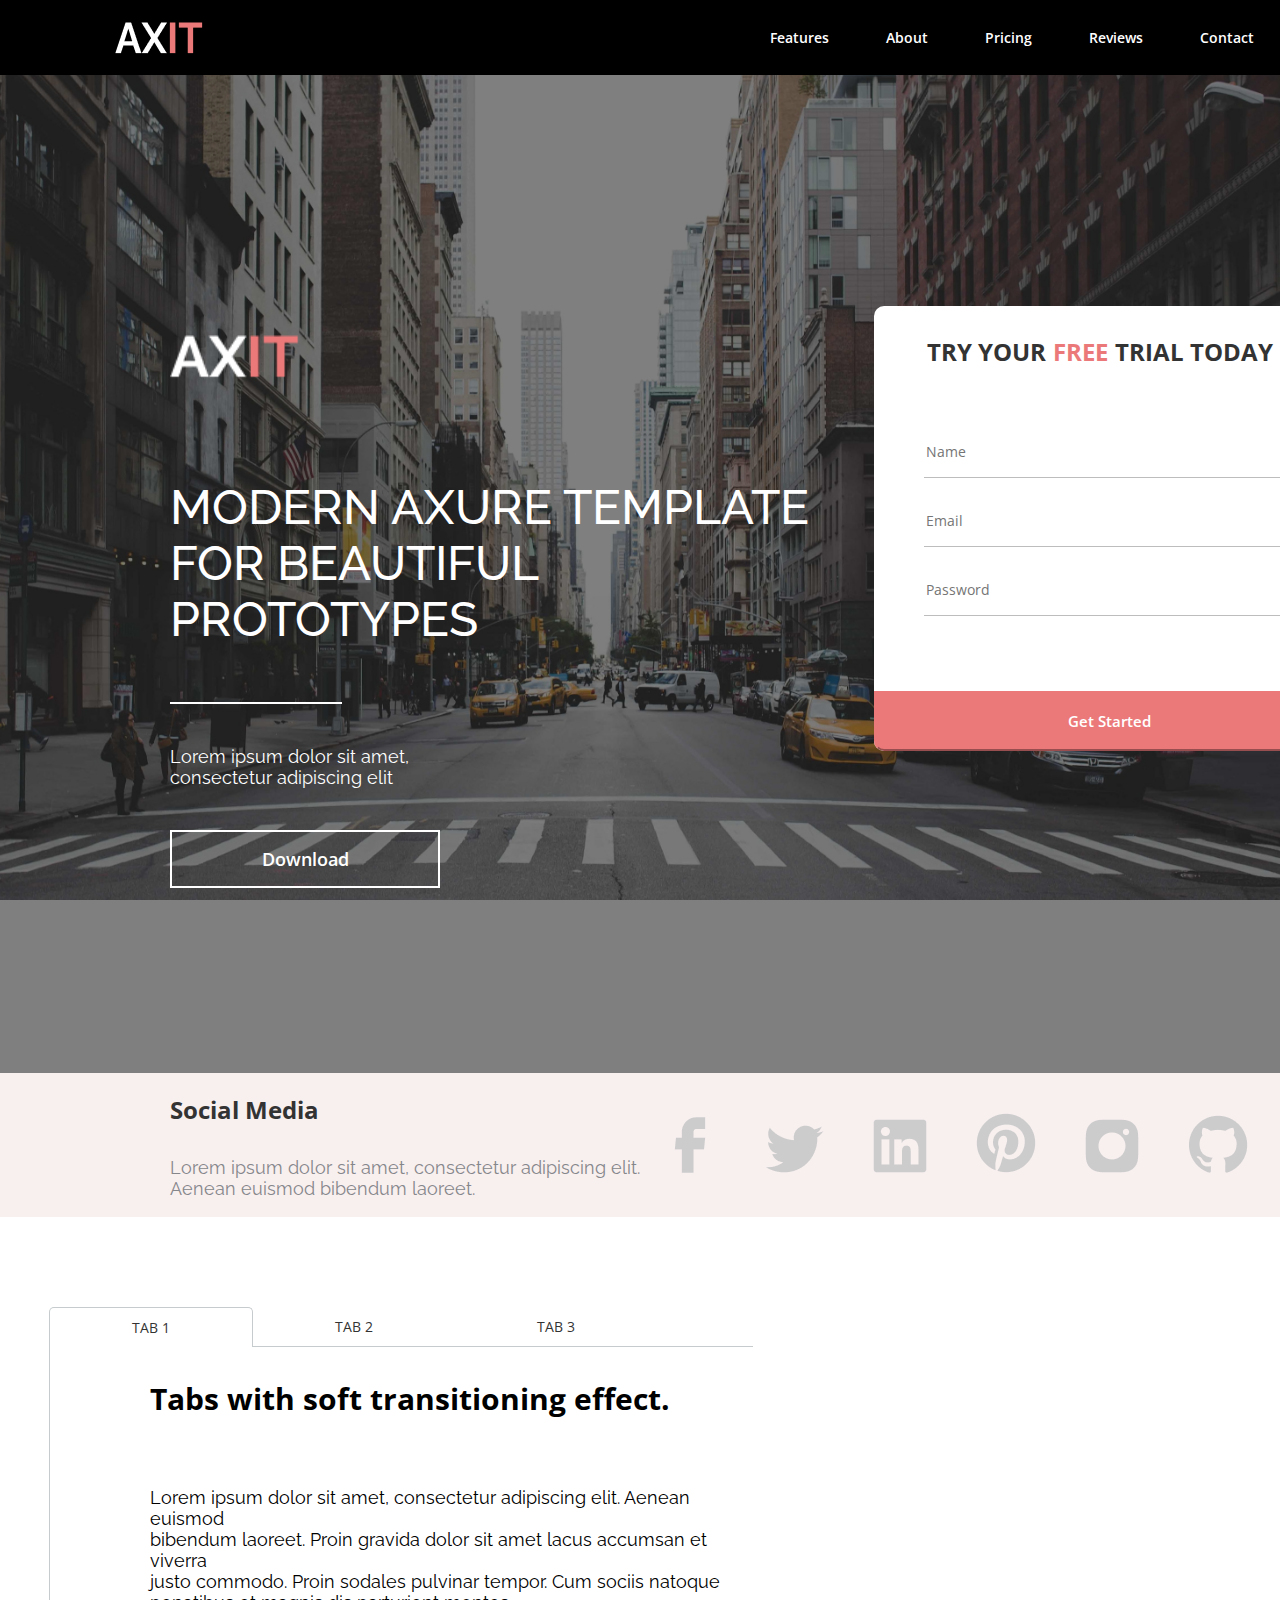
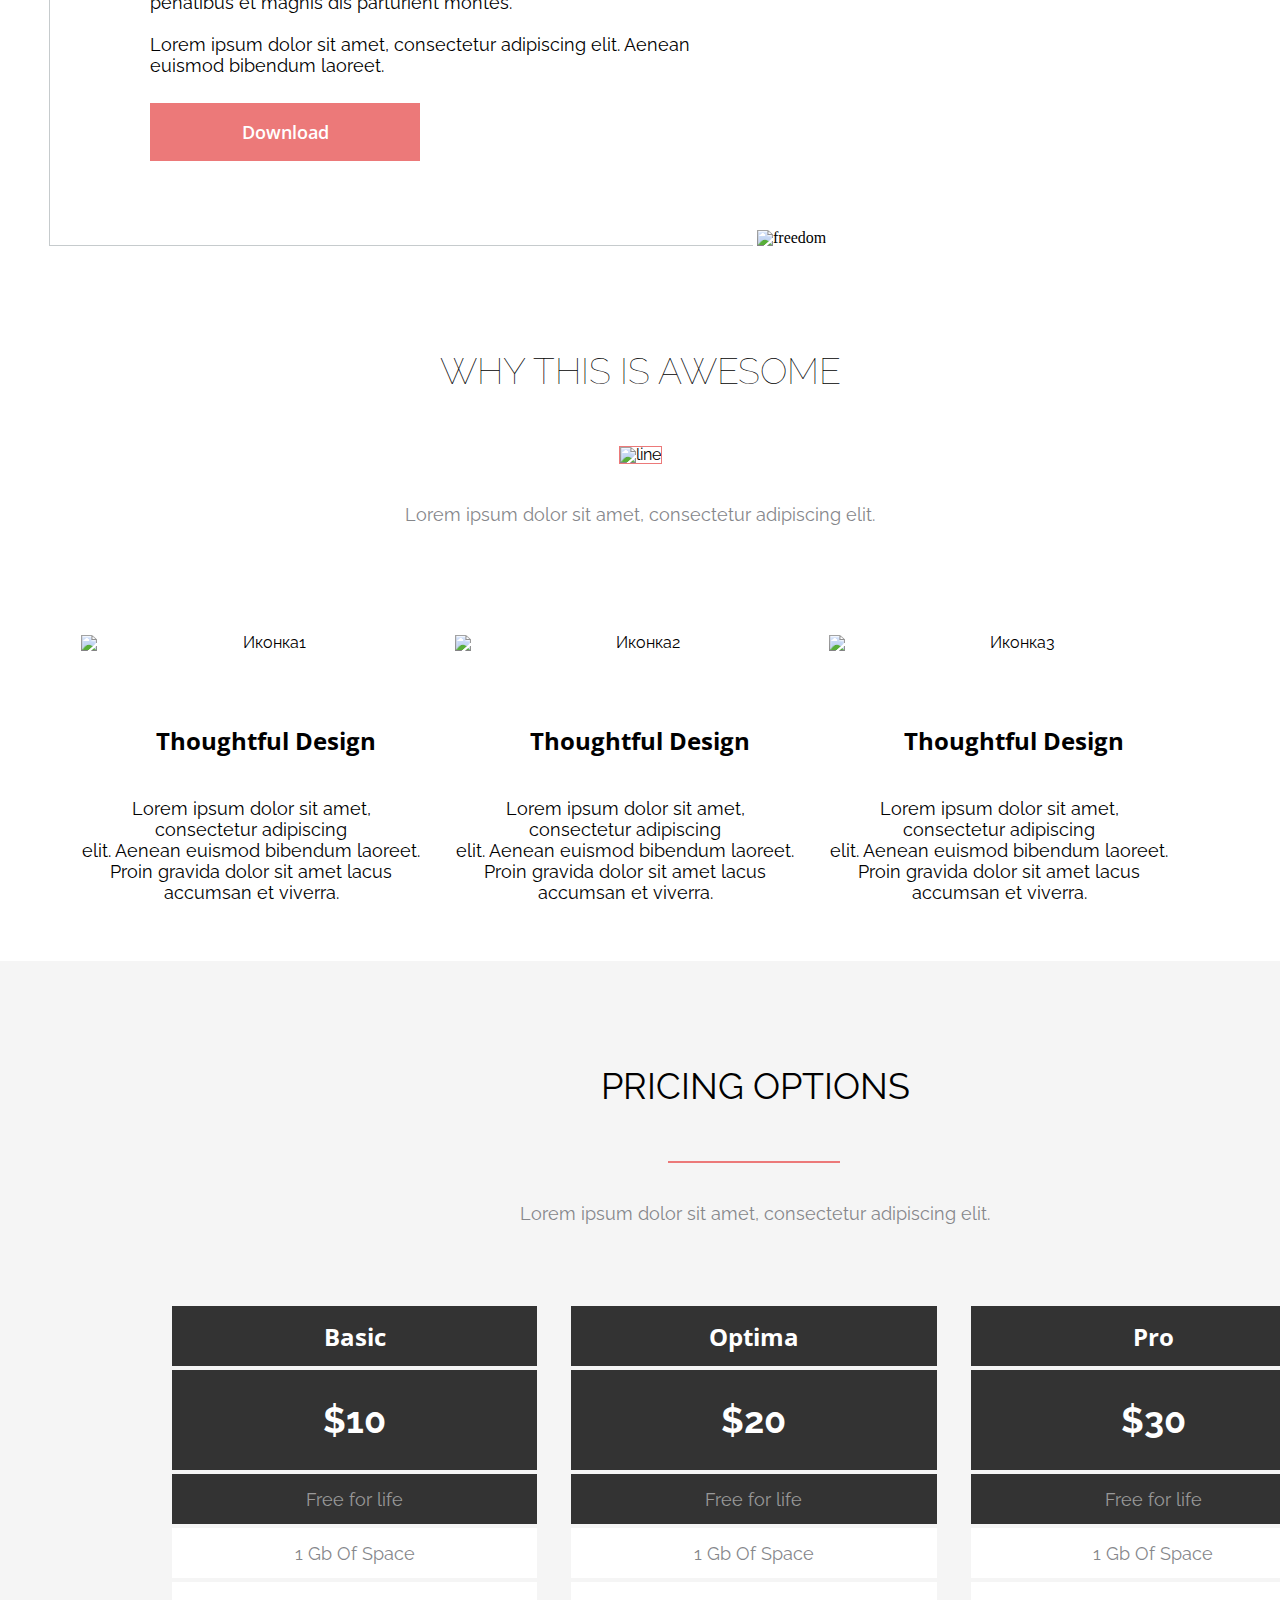
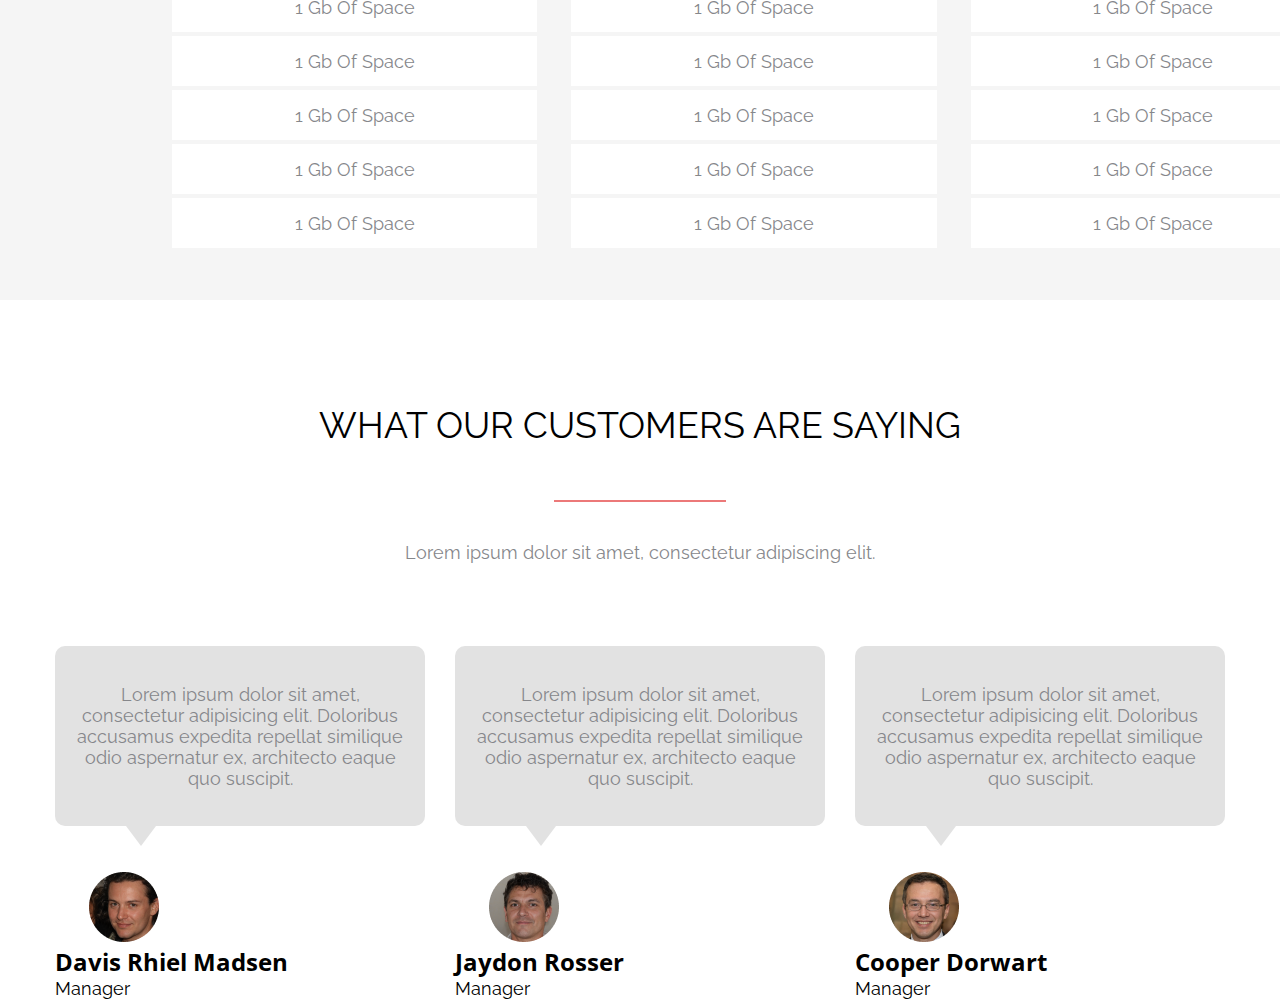
==== index.html @ a2f9328e "adding" ====
<!DOCTYPE html>
<html lang="ru">
<head>
    <meta charset="UTF-8">
    <meta http-equiv="X-UA-Compatible" content="IE=edge">
    <meta name="viewport" content="width=device-width, initial-scale=1.0">
    <title>AXIT</title>
    <link rel="stylesheet" href="style/style.css"> 
    <link rel="preconnect" href="https://fonts.googleapis.com">
    <link rel="preconnect" href="https://fonts.gstatic.com" crossorigin>
    <link href="https://fonts.googleapis.com/css2?family=Open+Sans:wght@700&family=Raleway&display=swap" rel="stylesheet">
    <link rel="preconnect" href="https://fonts.googleapis.com">
    <link rel="preconnect" href="https://fonts.gstatic.com" crossorigin>
    <link href="https://fonts.googleapis.com/css2?family=Open+Sans:wght@400;700&display=swap" rel="stylesheet">
    <link rel="preconnect" href="https://fonts.googleapis.com">
    <link rel="preconnect" href="https://fonts.gstatic.com" crossorigin>
    <link href="https://fonts.googleapis.com/css2?family=Open+Sans:wght@600&display=swap" rel="stylesheet">
    <link rel="preconnect" href="https://fonts.googleapis.com">
    <link rel="preconnect" href="https://fonts.gstatic.com" crossorigin>
    <link href="https://fonts.googleapis.com/css2?family=Raleway&display=swap" rel="stylesheet">
</head>
<body>
    <header>
        <div class="header">
            <div class="header__content">
                <img class="header__img-logo" src="img/logo.png">
                <p class="header__text"><a class="header__text-link" href="https://www.instagram.com/prnvch/">Features</a></p>
                <p class="header__text"><a class="header__text-link" href="https://www.instagram.com/prnvch/">About</a></p>
                <p class="header__text"><a class="header__text-link" href="https://www.instagram.com/prnvch/">Pricing</a></p>
                <p class="header__text"><a class="header__text-link" href="https://www.instagram.com/prnvch/">Reviews</a></p>
                <p class="header__text"><a class="header__text-link" href="https://www.instagram.com/prnvch/">Contact</a></p>
            </div>
        </div>
    </header>
    <main>
        <div class="axit">
            <div class="axit__back">
                <div class="axit__content">
                    <div class="axit__block-text">
                        <img class="axit__img-logo" src="img/logo.png">
                        <h1 class="axit__text-title">
                            MODERN AXURE TEMPLATE FOR BEAUTIFUL PROTOTYPES
                        </h1>
                        <img class="axit__img-separator" src="img/separator1.png" alt="line">
                        <h5 class="axit__text">
                            Lorem ipsum dolor sit amet, consectetur adipiscing elit
                        </h5>
                        <button class="axit__button">
                            Download
                        </button>
                    </div>
                    <div class="axit__form-block">
                        <div class="axit_form-content">
                            <h4 class="form-title">Try Your  <span class="form-title-pink">FREE</span>  Trial Today</h4>
                            <form class="axit__form" action="#">
                                <input type="text" name="Name" placeholder="Name" class="axit__form-input-name" required><br>
                                <input type="email" name="E-mail" placeholder="Email" class="axit__form-input" required><br>
                                <input type="text" name="Password" placeholder="Password" class="axit__form-input" required><br>
                                <button type="submit" class="axit__form-button">Get Started</button>
                            </form>
                        </div>
                    </div>
                </div>
            </div>
        </div>
        <div class="axit__social">
            <div class="axit__social-block">
                <div class="axit__social-content">
                    <div class="axit__social-content-text">
                        <h4 class="axit__social-text-title">
                            Social Media
                        </h4>
                        <h5 class="axit__social-text">
                            Lorem ipsum dolor sit amet, consectetur adipiscing elit. Aenean euismod bibendum laoreet.
                        </h5>
                    </div>
                    <div class="axit__social-content-img">
                        <img class="axit__social-img-facebook" src="img/Vector1.png" alt="Social Media">
                        <img class="axit__social-img" src="img/Vector2.png" alt="Social Media">
                        <img class="axit__social-img" src="img/Vector3.png" alt="Social Media">
                        <img class="axit__social-img" src="img/Vector4.png" alt="Social Media">
                        <img class="axit__social-img" src="img/Vector5.png" alt="Social Media">
                        <img class="axit__social-img" src="img/Vector6.png" alt="Social Media">

                    </div>
                </div>
            </div>
        </div>
        <div class="tabs">
            <div class="tabs__content">
                <div class="tabs__content-tab">
                    <div class="tab__border-first">Tab 1</div>
                    <div class="tab">Tab 2</div>
                    <div class="tab__border-second">Tab 3</div>
                </div>
                <div class="tabs__content-in">
                    <div class="tabs__content-title">
                        <h3 class="tabs__content-title-text">
                            Tabs with soft transitioning effect.
                        </h3>
                    </div>
                    <div class="tabs__content-text">
                        <h5 class="tabs__content-text-lorem">Lorem ipsum dolor sit amet, consectetur adipiscing elit. Aenean euismod<br> bibendum laoreet. Proin gravida dolor sit amet lacus accumsan et viverra<br> justo commodo. Proin sodales pulvinar tempor. Cum sociis natoque penatibus et magnis dis parturient montes.<br>
                            <br>Lorem ipsum dolor sit amet, consectetur adipiscing elit. Aenean euismod bibendum laoreet.
                        </h5>
                    </div>
                    <div class="tabs__content-button">
                        <button class="tabs__button">Download</button>
                    </div>
                </div>
            </div>
                <div class="tabs__content-img-block">
                    <img class="tabs__content-img" src="img/tabs.png" alt="freedom">
                </div>
        </div>
        <container class="awesome">
            <div class="awesome-content">
                <div class="awesome__section-name">
                    <h2 class="awesome-name">WHY THIS IS AWESOME</h2>
                </div>
                <span class="awesome-separator">
                    <img class="separator" src="img/separator.png" alt="line">
                </span>
                <div class="awesome__section-line">
                    <h5 class="awesome-line">Lorem ipsum dolor sit amet, consectetur adipiscing elit.</h5>
                </div>
                <div class="awesome__section-block">
                    <img class="awesome__section-block-img" src="img/about_icon_1.png" alt="Иконка1">
                    <h4 class="awesome__section-block-text-title">
                        Thoughtful Design
                    </h4>
                    <h5 class="awesome__section-block-text-line">
                        Lorem ipsum dolor sit amet, consectetur adipiscing <br> elit. Aenean euismod bibendum laoreet. Proin gravida  dolor sit amet lacus accumsan et viverra.
                    </h5>
                </div>
                <div class="awesome__section-block">
                    <img class="awesome__section-block-img" src="img/about_icon_2.png" alt="Иконка2">
                    <h4 class="awesome__section-block-text-title">
                        Thoughtful Design
                    </h4>
                    <h5 class="awesome__section-block-text-line">
                        Lorem ipsum dolor sit amet, consectetur adipiscing<br> elit. Aenean euismod bibendum laoreet. Proin gravida  dolor sit amet lacus accumsan et viverra.
                    </h5>
                </div>
                <div class="awesome__section-block">
                    <img class="awesome__section-block-img" src="img/about_icon_3.png" alt="Иконка3">
                    <h4 class="awesome__section-block-text-title">
                        Thoughtful Design
                    </h4>
                    <h5 class="awesome__section-block-text-line">
                        Lorem ipsum dolor sit amet, consectetur adipiscing<br> elit. Aenean euismod bibendum laoreet. Proin gravida  dolor sit amet lacus accumsan et viverra.
                    </h5>
                </div>
            </div>
        </container> 
        <div class="pricing-option__block">
            <div class="price__content">
                <h2 class="price__content-title">
                    pricing options
                </h2>
                <span class="price__content-separator">
                    <img class="price__content-separator-img" src="img/separator.png" alt="line">
                </span>
                <h5 class="price__content-text">
                    Lorem ipsum dolor sit amet, consectetur adipiscing elit.
                </h5>
                <div class="pricing-option__block">
                    <div class="pricing-option__basic">
                    <h4 class="pricing-option__title">
                        Basic
                    </h4>
                    <h3 class="pricing-option__price">
                        $10
                    </h3>
                    <h5 class="pricing-option__addition">
                        Free for life
                    </h5>
                    <h5 class="pricing-option__text">
                        1 gb of space
                    </h5>
                    <h5 class="pricing-option__text">
                        1 gb of space
                    </h5>
                    <h5 class="pricing-option__text">
                        1 gb of space
                    </h5>
                    <h5 class="pricing-option__text">
                        1 gb of space
                    </h5>
                    <h5 class="pricing-option__text">
                        1 gb of space
                    </h5>
                    <h5 class="pricing-option__text">
                        1 gb of space
                    </h5>
                </div>
                <div class="pricing-option__optima">
                    <h4 class="pricing-option__title">
                        Optima
                    </h4>
                    <h3 class="pricing-option__price">
                        $20
                    </h3>
                    <h5 class="pricing-option__addition">
                        Free for life
                    </h5>
                    <h5 class="pricing-option__text">
                        1 gb of space
                    </h5>
                    <h5 class="pricing-option__text">
                        1 gb of space
                    </h5>
                    <h5 class="pricing-option__text">
                        1 gb of space
                    </h5>
                    <h5 class="pricing-option__text">
                        1 gb of space
                    </h5>
                    <h5 class="pricing-option__text">
                        1 gb of space
                    </h5>
                    <h5 class="pricing-option__text">
                        1 gb of space
                    </h5>
                </div>
                <div class="pricing-option__pro">
                    <h4 class="pricing-option__title">
                        Pro
                    </h4>
                    <h3 class="pricing-option__price">
                        $30
                    </h3>
                    <h5 class="pricing-option__addition">
                        Free for life
                    </h5>
                    <h5 class="pricing-option__text">
                        1 gb of space
                    </h5>
                    <h5 class="pricing-option__text">
                        1 gb of space
                    </h5>
                    <h5 class="pricing-option__text">
                        1 gb of space
                    </h5>
                    <h5 class="pricing-option__text">
                        1 gb of space
                    </h5>
                    <h5 class="pricing-option__text">
                        1 gb of space
                    </h5>
                    <h5 class="pricing-option__text">
                        1 gb of space
                    </h5>
                </div>
            </div>
        </div>
        </div> 
        <div class="customers__block">
            <div class="customers__content">
                <h2 class="customers__content-title">
                    what our customers are saying
                </h2>
            <span class="customers__content-separator">
                <img class="customers__content-separator-img" src="img/separator.png" alt="line">
            </span>
            <h5 class="customers__content-text">
                Lorem ipsum dolor sit amet, consectetur adipiscing elit.
            </h5>
                <div class="customers__block-reviews">
                    <div class="customers__reviews-Davis">
                        <h5 class="customers__reviews-text">
                            Lorem ipsum dolor sit amet,<br> consectetur adipisicing elit. Doloribus<br> accusamus expedita repellat similique<br> odio aspernatur ex, architecto eaque<br> quo suscipit.
                        </h5>
                        <div class="element"></div>
                        <img class="customers__reviews-img" src="img/customer1.png" alt="customer1">
                        <h4 class="customers__reviews-name">
                            Davis Rhiel Madsen
                        </h4>
                        <h4 class="customers__reviews-post">
                            Manager
                        </h4>
                    </div>
                    <div class="customers__reviews-Jaydon">
                        <h5 class="customers__reviews-text">
                            Lorem ipsum dolor sit amet,<br> consectetur adipisicing elit. Doloribus<br> accusamus expedita repellat similique<br> odio aspernatur ex, architecto eaque<br> quo suscipit.
                        </h5>
                        <div class="element"></div>
                        <img class="customers__reviews-img" src="img/customer2.png" alt="customer2">
                        <h4 class="customers__reviews-name">
                            Jaydon Rosser
                        </h4>
                        <h4 class="customers__reviews-post">
                            Manager
                        </h4>
                    </div>
                    <div class="customers__reviews-Cooper">
                        <h5 class="customers__reviews-text">
                            Lorem ipsum dolor sit amet,<br> consectetur adipisicing elit. Doloribus<br> accusamus expedita repellat similique<br> odio aspernatur ex, architecto eaque<br> quo suscipit.
                        </h5>
                        <div class="element"></div>
                        <img class="customers__reviews-img" src="img/customer3.png" alt="customer3">
                        <h4 class="customers__reviews-name">
                            Cooper Dorwart
                        </h4>
                        <h4 class="customers__reviews-post">
                            Manager
                        </h4>
                    </div>
                </div>
            </div>
        </div>     

        
    </main>
</body>
</html>
---- style/style.css ----
html, body, div, span, applet, object, iframe,
h1, h2, h3, h4, h5, h6, p, blockquote, pre,
a, abbr, acronym, address, big, cite, code,
del, dfn, em, img, ins, kbd, q, s, samp,
small, strike, strong, sub, sup, tt, var,
b, u, i, center,
dl, dt, dd, ol, ul, li,
fieldset, form, label, legend,
table, caption, tbody, tfoot, thead, tr, th, td,
article, aside, canvas, details, embed, 
figure, figcaption, footer, header, hgroup, 
menu, nav, output, ruby, section, summary,
time, mark, audio, video {
	margin: 0;
	padding: 0;
	border: 0;
	font-size: 100%;
	font: inherit;
	vertical-align: baseline;
}
article, aside, details, figcaption, figure, 
footer, header, hgroup, menu, nav, section {
	display: block;
}
html {
	height: 100%;
}
body {
	line-height: 1;
}
ol, ul {
	list-style: none;
}
blockquote, q {
	quotes: none;
}
blockquote:before, blockquote:after,
q:before, q:after {
	content: '';
	content: none;
}
table {
	border-collapse: collapse;
	border-spacing: 0;
}
/* Наследуем шрифты для инпутов и кнопок */
input,
button,
textarea,
select {
  font: inherit;
}

/* Удаляем все анимации и переходы для людей, которые предпочитай их не использовать */
@media (prefers-reduced-motion: reduce) {
  * {
    animation-duration: 0.01ms !important;
    animation-iteration-count: 1 !important;
    transition-duration: 0.01ms !important;
    scroll-behavior: auto !important;
  }
}

.header{
  width: 100%;
  background: #000000;
}
.header__content{
  width: 1510px;
  margin: 0 auto;
  display: flex;
}
.header__img-logo{
  margin-left: 115px;
  margin-right: 471px;
}
.header__text{
  font-family: 'Open Sans';
  font-style: normal;
  font-weight: 600;
  font-size: 14px;
  line-height: 19px;
  display: flex;
  align-items: center;
  text-align: center;
  text-transform: capitalize;
  margin-right: 57px;
  height: 75px;
 
}
.header__text-link{
  color: #FFFFFF;
  text-decoration: none;
}



.axit{
  width: 100%;
  /* padding-top: 231px; */
  background: url(../img/image.png);
  background-repeat: no-repeat;
  background-position: center center;
  background-attachment: fixed;
  -webkit-background-size: cover;
  -moz-background-size: cover;
  -o-background-size: cover;
  background-size: cover;
}
.axit__back{
  width: 100%;
  padding-top: 231px;
  background-color: rgba(0, 0, 0, 0.5);
}
.axit__content{
  width: 1510px;
  margin: 0 auto;
}
.axit__block-text{
  margin-left: 170px;
  display: inline-block;
  width: 700px;
}
.axit__img-logo{
  width: 270px;
  height: 100px;
  margin-bottom: 73px;
  margin-right: 598px;
  display: flex;
}
.axit__text-title{
  margin-right: 30px;
  font-family: 'Raleway';
  font-style: normal;
  font-weight: 500;
  font-size: 48px;
  line-height: 56px;
  align-items: center;
  text-transform: uppercase;
  color: #FFFFFF;
  margin-right: 670px;
  margin-bottom: 55px;
  display: flex;
  width: 670px;
}
.axit__img-separator{
  margin-bottom: 42px;
  width: 170px;
  height: 0px;
  border: 1px solid #FFFFFF;
  display: flex;
}
.axit__text{
  font-family: 'Raleway';
  font-style: normal;
  font-weight: 400;
  font-size: 18px;
  line-height: 21px;
  display: flex;
  align-items: center;
  color: #FFFFFF;
  width: 270px;
  margin-bottom: 42px;
  display: flex;
}
.axit__button{
  font-family: 'Open Sans';
  font-style: normal;
  font-weight: 600;
  font-size: 18px;
  line-height: 25px;
  /* display: flex; */
  align-items: center;
  text-align: center;
  text-transform: capitalize;
  color: #FFFFFF;
  background: none;
  border: 2px solid #FFFFFF;
  cursor: pointer;
  transition: all .3s;  
  margin-bottom: 185px;
  height: 58px;
  width: 270px;
}
.axit__button:hover{
  color: #EC7979;
  border: 2px solid #EC7979;
  
}


.axit__form-block{
  display: inline-block;
  width: 470px;
  background: #FFFFFF;
  border-radius: 10px;
  vertical-align: top;
}
.form-title{
  font-family: 'Open Sans';
  font-style: normal;
  font-weight: 700;
  font-size: 24px;
  line-height: 33px;
  display: flex;
  align-items: center;
  text-align: center;
  text-transform: uppercase;
  color: #333333;
  height: 90px;
  width: 367px;
  left: 53px;
  top: 0px;
  border-radius: nullpx;
  margin-left: 53px;
  margin-right: 50px;
  margin-bottom: 45px;

}
.form-title-pink{
  font-family: 'Open Sans';
  font-style: normal;
  font-weight: 700;
  font-size: 24px;
  line-height: 33px;
  display: flex;
  align-items: center;
  text-align: center;
  text-transform: uppercase;
  color: #EC7979;
  margin-right: 7px;
  margin-left: 7px;
}
.axit__form-input{
  width: 370px;
  margin-right: 50px;
  margin-left: 50px;
  border: none;
  border-bottom: 1px solid #BDBDBD;
  outline: none;
  padding-bottom: 16px;
  padding-top: 33px;
  font-family: 'Open Sans';
  font-style: normal;
  font-weight: 400;
  font-size: 14px;
  line-height: 19px;
  color: #BDBDBD;
}
.axit__form-input-name{
  width: 370px;
  margin-right: 50px;
  margin-left: 50px;
  border: none;
  border-bottom: 1px solid #BDBDBD;
  outline: none;
  padding-bottom: 16px;
  font-family: 'Open Sans';
  font-style: normal;
  font-weight: 400;
  font-size: 14px;
  line-height: 19px;
  color: #BDBDBD;

}
.axit__form-button{
  width: 470px;
  height: 60px;
  margin-top: 75px;
  font-family: 'Open Sans';
  font-style: normal;
  font-weight: 600;
  font-size: 15px;
  line-height: 20px;
  align-items: center;
  text-align: center;
  color: #FFFFFF;
  background: #EC7979;
  border-radius: 0px 0px 10px 10px;
  border-color: #EC7979;
  cursor: pointer;
  transition: all .3s; 
}
.axit__form-button:hover{
  background: #AB4949;
 border-radius: 0px 0px 10px 10px;
 border-color:#AB4949;
}

.axit__social{
  width: 100%;
  background: #F8EFEF;
}
.axit__social-content{
  width: 1510px;
  margin: 0 auto;
}
.axit__social-content-text{
  display: inline-block;
  width: 500px;
  margin-left: 170px;
}
.axit__social-text-title{
  font-family: 'Open Sans';
  font-style: normal;
  font-weight: 700;
  font-size: 24px;
  line-height: 33px;
  display: flex;
  align-items: center;
  text-transform: capitalize;
  color: #333333;
  width: 470px;
  height: 60px;
  margin-right: 50px;
  margin-bottom: 18px;
}
.axit__social-text{
  font-family: 'Raleway';
  font-style: normal;
  font-weight: 400;
  font-size: 18px;
  line-height: 21px;
  display: flex;
  align-items: center;
  color: #86878B;
  width: 470px;
  margin-bottom: 18px;
  margin-right: 50px;
}
.axit__social-content-img{
  display: inline;
}
.axit__social-img{
  display: inline;
  margin-bottom: 44px;
  margin-top: 40px;
  cursor: pointer;
  vertical-align: bottom;
  margin-right: 45px;
}
.axit__social-img-facebook{
  margin-right: 55px;
  display: inline;
  margin-bottom: 44px;
  margin-top: 40px;
  cursor: pointer;
  vertical-align: bottom;
}









.tabs{
  max-width: 1182px;
  margin: 0 auto;
}
.tabs__content{
  display: inline-block;
}

.tabs__content-tab{
  /* width: 38px; */
  height: 19px;
  font-family: 'Open Sans';
  font-style: normal;
  font-weight: 400;
  font-size: 14px;
  line-height: 19px;
  display: flex;
  align-items: center;
  text-align: center;
  text-transform: uppercase;
  color: #333333;
  margin-top: 100px;
  
}
.tab{
  padding: 10px 82px 10px 82px;
  border-bottom: 1px solid #C6CBCD;
}
.tab__border-first{
  border-top: 1px solid #C6CBCD;
  border-left: 1px solid #C6CBCD;
  border-right:1px solid #C6CBCD;
  padding: 10px 82px 10px 82px;
}
.tab__border-first { border-radius: 5px 5px 0 0; }
.tab__border-second{
  border-bottom: 1px solid #C6CBCD;
  padding: 10px 178px 10px 82px;
}

.tabs__content-in{
  height: 509px;
  border-left: 1px solid #C6CBCD;
  border-bottom: 1px solid #C6CBCD;
  /* display: inline-block; */
}
.tabs__content-title-text{
  font-family: 'Open Sans';
  font-style: normal;
  font-weight: 700;
  font-size: 30px;
  line-height: 41px;
  display: flex;
  align-items: center;
  color: #000000;
  height: 124px;
  width: 570px;
  margin-left: 100px;
  margin-bottom: 27px;
  margin-right: 30px;
}
.tabs__content-text-lorem{
  font-family: 'Raleway';
  font-style: normal;
  font-weight: 400;
  font-size: 18px;
  line-height: 21px;
  display: flex;
  align-items: center;
  color: #000000;
  /* height: 210px; */
  width: 570px;
  margin-left: 100px;
  margin-bottom: 27px;
}
.tabs__button{
  font-family: 'Open Sans';
  font-style: normal;
  font-weight: 600;
  font-size: 18px;
  line-height: 25px;
  align-items: center;
  text-align: center;
  text-transform: capitalize;
  color: #FFFFFF;
  background: #EC7979;
  border: none;
  margin-left: 100px;
  margin-bottom: 54px;
  height: 58px;
  width: 270px;
  cursor: pointer;
  transition: all .3s;  
  }
.tabs__button:hover{
  background: #AB4949;
  }
.tabs__content-img-block{
  display: inline;
  }
.tabs__content-img{
  display: inline;
  vertical-align: bottom;
  width: 470px;
 }




.awesome-content{
    width: 1170px;
    justify-content: space-between;
    font-family: 'Raleway';
    font-style: normal;
    font-weight: 400;
    text-align: center;
    margin: 0 auto;
}
.awesome-name{
    font-size: 36px;
    line-height: 42px;
    align-items: center;
    text-align: center;
    color: #000000;
    height: 150px;
    display: flex;
    justify-content: center;
    margin-top: 50px;
    font-weight: 100;
    /* margin-right: 169px;
    margin-left: 171px; */
}
.separator{
    width: 170px;
    height: 0px;
    left: 671px;
    top: 2003px;
    margin: auto;
    border: 1px solid #EC7979;
}
.awesome-line{   
    font-size: 18px;
    line-height: 21px;
    align-items: center;
    text-align: center;
    color: #86878B;
    height: 21px;
    margin-top: 40px;
    margin-bottom: 110px;
}
.awesome__section-block{
    display: flex;
    width: 370px;
    display: inline-block;
}
.awesome__section-block-img{
    display: block;
    margin-left: auto;
    margin-right: auto;
    margin-bottom: 39px;
}
.awesome__section-block-text-title{
    font-family: 'Open Sans';
    font-style: normal;
    font-weight: 700;
    font-size: 24px;
    line-height: 33px;
    height: 100px;
    align-items: center;
    text-align: center;
    justify-content: center;
    display: flex;
}
.awesome__section-block-text-line{
    height: 105px;
    align-items: center;
    text-align: center;
    justify-content: center;
    display: flex;
    font-size: 18px;
    line-height: 21px;
    margin-right: 30px;
    margin-top: 8px;
    margin-bottom: 58px;
    font-family: 'Raleway';
  font-style: normal;
  font-weight: 400;
  color: #000000;
}


.pricing-option__block{
  width: 100%;
  background: #F5F5F5;
}
.price__content{
  width: 1508px;
  margin: 0 auto;
}

.price__content-title{
  font-family: 'Raleway';
  font-style: normal;
  font-weight: 400;
  font-size: 36px;
  line-height: 42px;
  display: flex;
  align-items: center;
  text-align: center;
  justify-content: center;
  text-transform: uppercase;
  color: #000000;
  width: 1170px;
  height: 150px;
  margin-top: 50px;
  margin-left: 170px;
  margin-right: 170px;
  
}
/* .price__content-separator{
  margin-left: 170px;
  margin-right: 170px;
} */
.price__content-separator-img{
  width: 170px;
  height: 0px;
  border: 1px solid #EC7979;
  margin: auto;
  text-align: center;
  display: flex;
}
.price__content-text{
  font-family: 'Raleway';
  font-style: normal;
  font-weight: 400;
  font-size: 18px;
  line-height: 21px;
  /* display: flex; */
  align-items: center;
  text-align: center;
  color: #86878B;
  width: 1170px;
  height: 21px;
  margin-top: 40px;
  margin-left: 170px;
  margin-right: 170px;
}
.pricing-option__block{
  display: flex;
}
.pricing-option__basic{
 width: 370px;
 margin-top: 80px;
 margin-bottom: 50px;
 margin-left: 170px;
 margin-right: 30px;
}
.pricing-option__optima{
  /* width: 370px;
  margin-left: 0;
  margin-right: 0;
  margin-top: 60px;
  margin-bottom: 70px;
  box-shadow: 0 0 10px rgba(117, 114, 114, 0.5); */
  width: 370px;
  margin-top: 80px;
  margin-bottom: 50px;
}
.pricing-option__pro{
  width: 370px;
  margin-top: 80px;
  margin-bottom: 50px;
  margin-left: 30px;
  margin-right: 170px;
}
.pricing-option__basic:hover {
  margin-top: 60px;
  margin-bottom: 70px;
  box-shadow: 0 0 10px rgba(117, 114, 114, 0.5);
  cursor: pointer;
  transition: all .3s;
}
.pricing-option__pro:hover{
  margin-top: 60px;
  margin-bottom: 70px;
  box-shadow: 0 0 10px rgba(117, 114, 114, 0.5);
  cursor: pointer;
  transition: all .3s;
}
.pricing-option__optima:hover{
  margin-top: 60px;
  margin-bottom: 70px;
  box-shadow: 0 0 10px rgba(117, 114, 114, 0.5);
  cursor: pointer;
  transition: all .3s;
}

.pricing-option__title{
  background: #333333;
  border: 2px solid #F5F5F5;
  font-family: 'Open Sans';
  font-style: normal;
  font-weight: 700;
  font-size: 24px;
  line-height: 33px;
  display: flex;
  align-items: center;
  text-align: center;
  justify-content: center;
  text-transform: capitalize;
  color: #FFFFFF;
  height: 60px;
}
.pricing-option__price{
  background: #333333;
  border: 2px solid #F5F5F5;
  font-family: 'Raleway';
  font-style: normal;
  font-weight: 700;
  font-size: 36px;
  line-height: 42px;
  display: flex;
  align-items: center;
  text-align: center;
  justify-content: center;
  color: #FFFFFF;
  height: 100px;
}
.pricing-option__addition{
  background: #333333;
  border: 2px solid #F5F5F5;
  font-family: 'Raleway';
  font-style: normal;
  font-weight: 400;
  font-size: 18px;
  line-height: 21px;
  display: flex;
  align-items: center;
  text-align: center;
  justify-content: center;
  color: rgba(255, 255, 255, 0.5);
  height: 50px;
}
.pricing-option__text{
  height: 50px;
  background: #FFFFFF;
  border: 2px solid #F5F5F5;
  font-family: 'Raleway';
  font-style: normal;
  font-weight: 400;
  font-size: 18px;
  line-height: 21px;
  display: flex;
  align-items: center;
  text-align: center;
  justify-content: center;
  text-transform: capitalize;
  color: #86878B;
}

.customers__block{
 width: 100%;
 /* margin-right: 170px;
 margin-left: 170px; */
 
}
.customers__content{
  width: 1170px;
  margin: 0 auto;
}
.customers__content-title{
  font-family: 'Raleway';
  font-style: normal;
  font-weight: 400;
  font-size: 36px;
  line-height: 42px;
  display: flex;
  align-items: center;
  text-align: center;
  text-transform: uppercase;
  justify-content: center;
  color: #000000;
  padding-top: 50px;
  height: 150px;
}
/* .customers__content-separator{

} */
.customers__content-separator-img{
  width: 170px;
  height: 0px;
  border: 1px solid #EC7979;
  margin: auto;
  text-align: center;
  display: flex;
}
.customers__content-text{
  font-family: 'Raleway';
  font-style: normal;
  font-weight: 400;
  font-size: 18px;
  line-height: 21px;
  display: flex;
  align-items: center;
  text-align: center;
  justify-content: center;
  color: #86878B;
  margin-top: 40px;
  margin-bottom: 83px;
}
.customers__block-reviews{
  display: inline-block;
  display: flex;
}
.customers__reviews-Davis{
  /* display: flex; */
  flex-wrap: wrap;
  width: 370px;
  display: inline-block;
  margin-right: 30px;
}
.customers__reviews-Jaydon{
  flex-wrap: wrap;
  width: 370px;
  display: inline-block;
  margin-right: 30px;
}
.customers__reviews-Cooper{
  flex-wrap: wrap;
  width: 370px;
  display: inline-block;
}
.customers__reviews-text{
  width: 370px;
  height: 105px;
  font-family: 'Raleway';
  font-style: normal;
  font-weight: 400;
  font-size: 18px;
  line-height: 21px;
  /* display: flex; */
  align-items: center;
  text-align: center;
  color: #86878B;
  padding-bottom: 37px;
  padding-top: 38px;
  background: #E2E2E2;
  border-radius: 10px;
  margin-right: 30px;
}
.element {
  display: inline-block;
  position: relative;
  left: 71px;
  bottom: 96px;
  /* width: 0; */
  /* height: 0; */
  border-left: 15px solid transparent;
  border-right: 15px solid transparent;
  border-top: 20px solid #E2E2E2;
}

.customers__reviews-img{
margin-top: 46px;
/* position: absolute;
width: 70px;
height: 70px;
left: 170px;
top: 4066px; */
}
.customers__reviews-name{
  font-family: 'Open Sans';
  font-style: normal;
  font-weight: 700;
  font-size: 24px;
  line-height: 33px;
  display: flex;
  align-items: center;
  text-transform: capitalize;
  color: #000000;
}
.customers__reviews-post{
  font-family: 'Raleway';
  font-style: normal;
  font-weight: 400;
  font-size: 18px;
  line-height: 21px;
  display: flex;
  align-items: center;
  color: #000000;
  
}
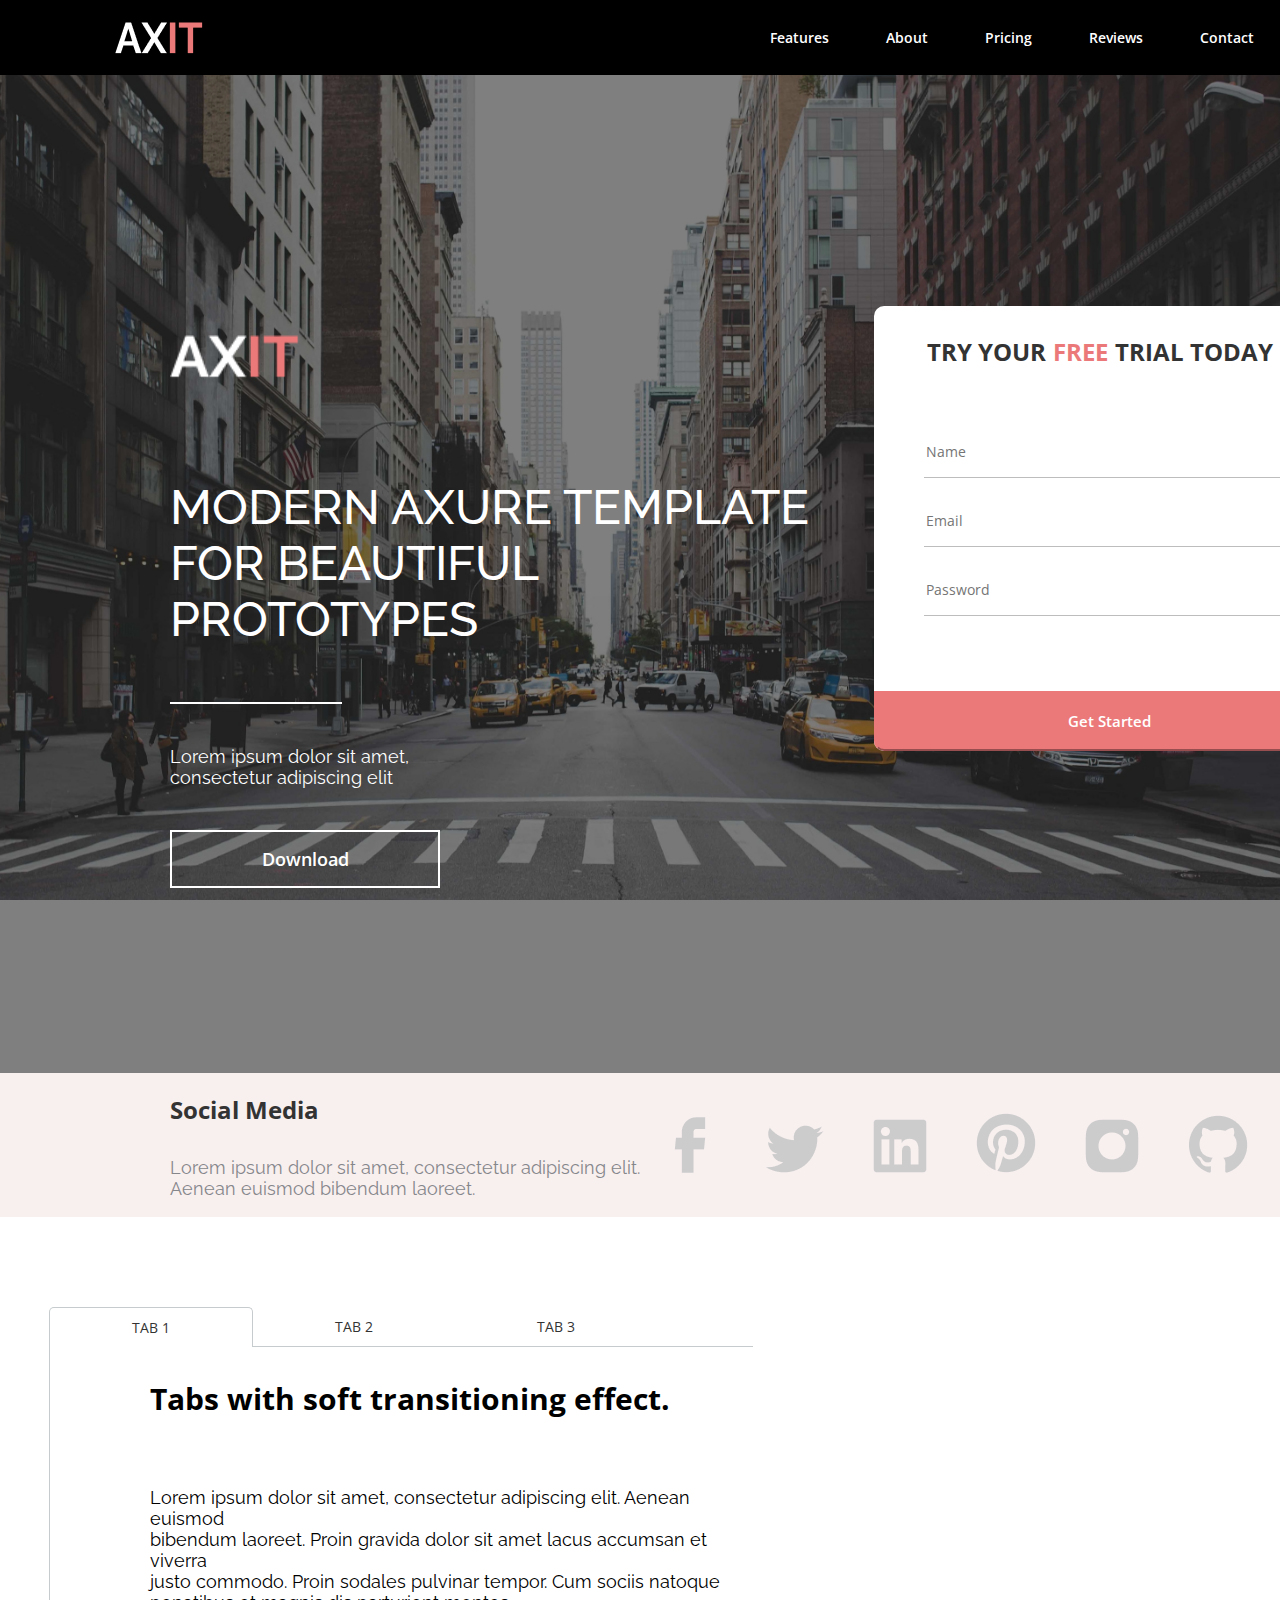
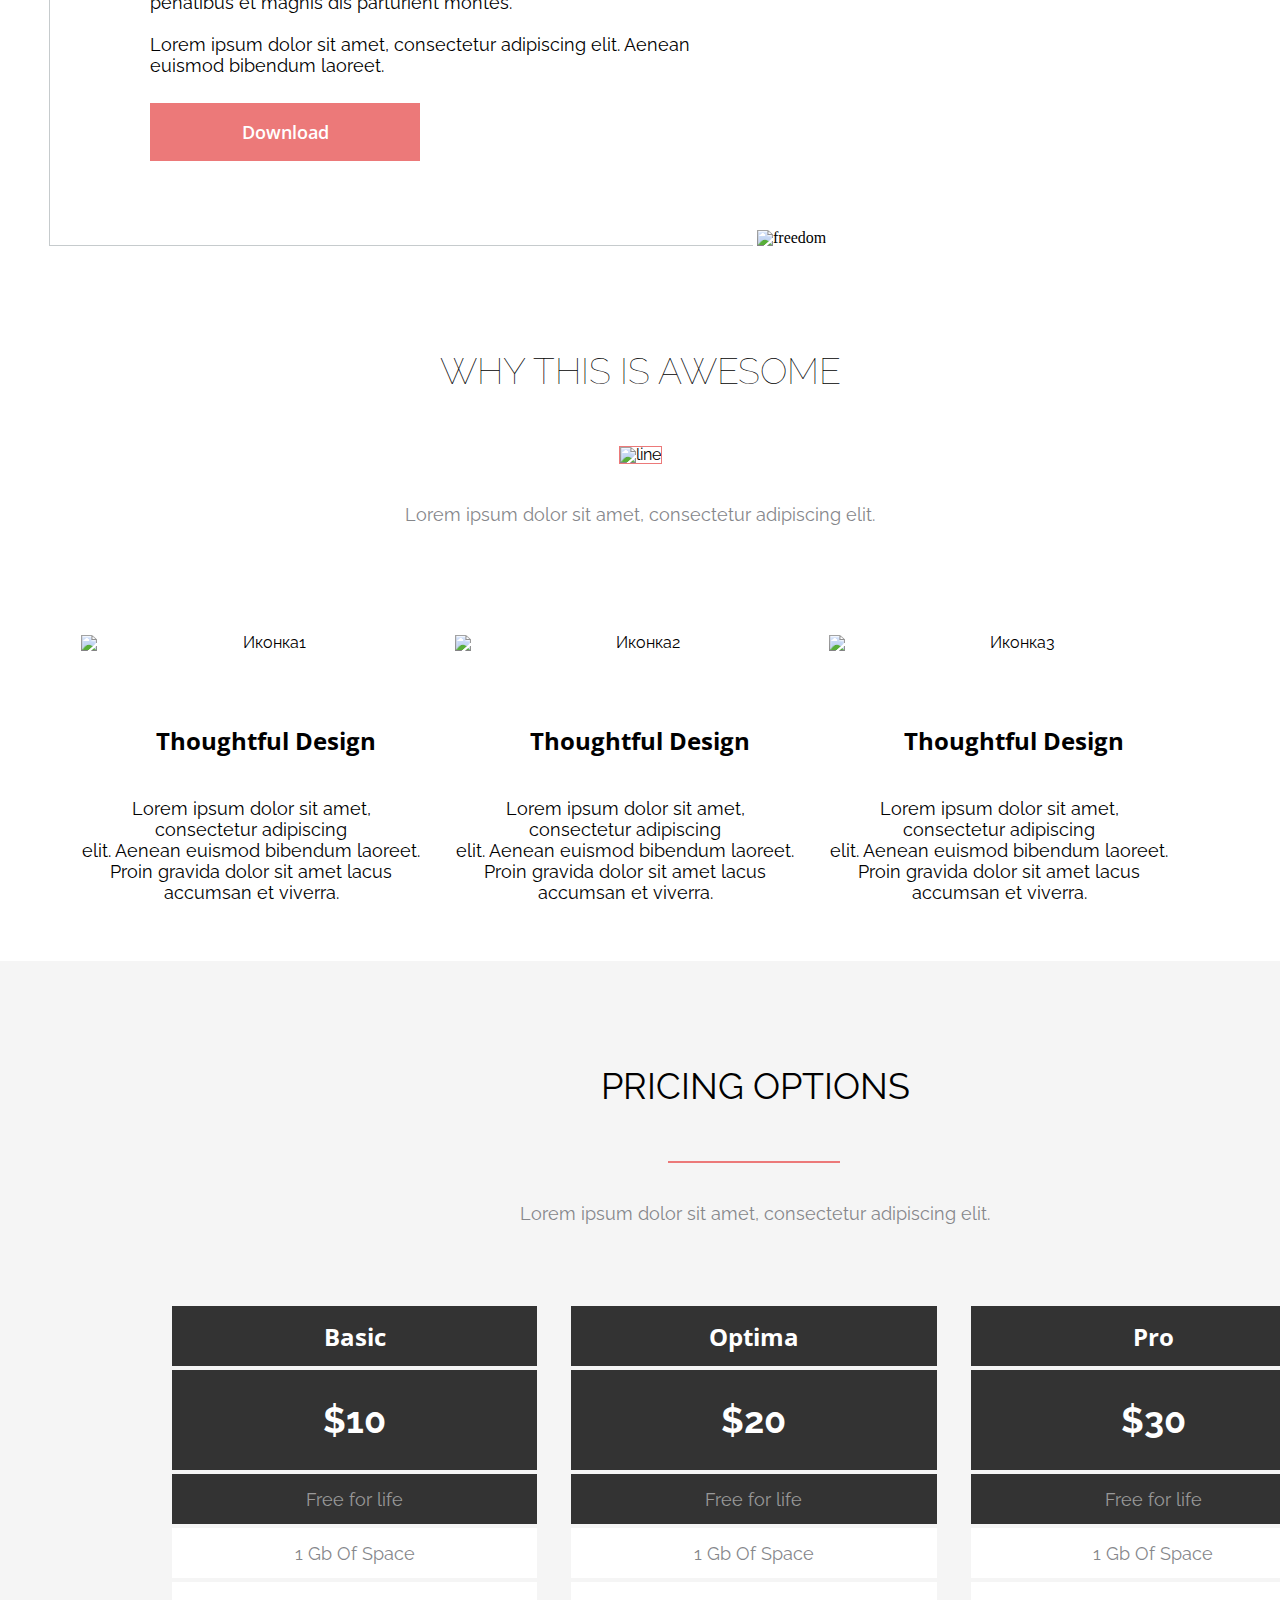
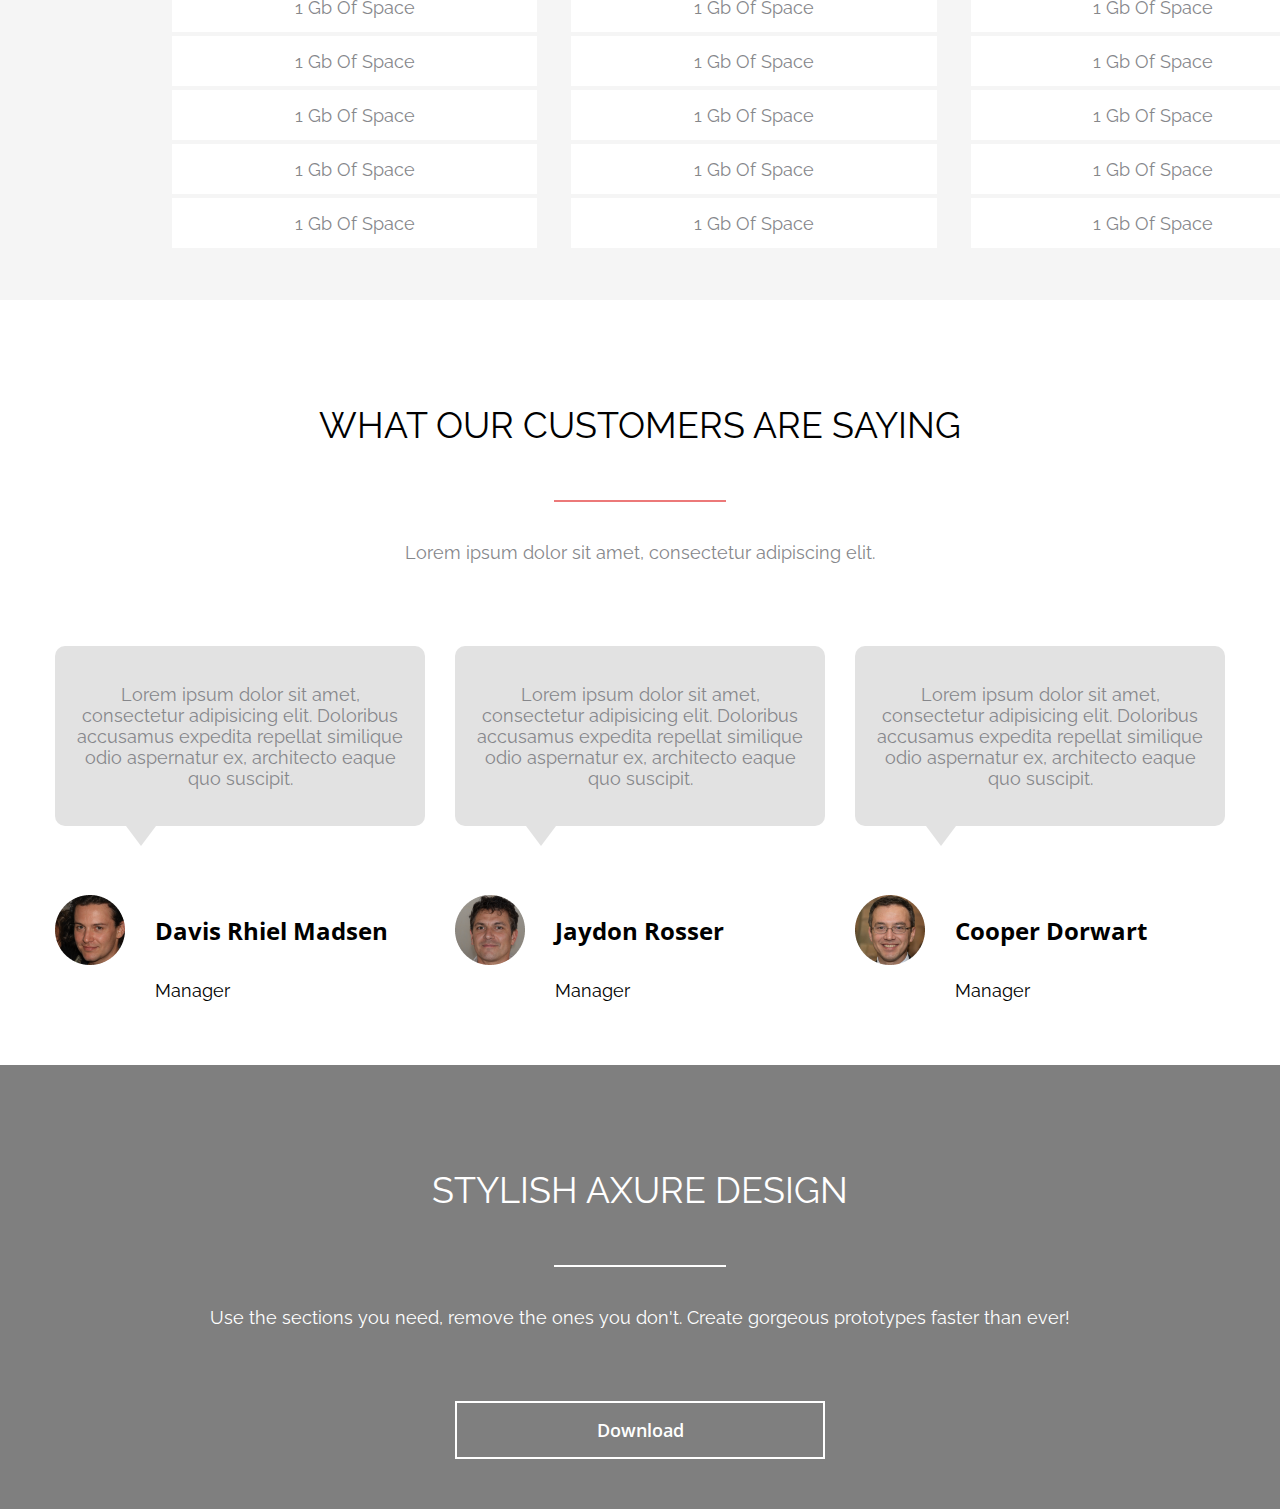
==== commit 27ae9d79: "adding" ====
--- a/index.html
+++ b/index.html
@@ -272,10 +272,12 @@
                             Lorem ipsum dolor sit amet,<br> consectetur adipisicing elit. Doloribus<br> accusamus expedita repellat similique<br> odio aspernatur ex, architecto eaque<br> quo suscipit.
                         </h5>
                         <div class="element"></div>
-                        <img class="customers__reviews-img" src="img/customer1.png" alt="customer1">
-                        <h4 class="customers__reviews-name">
-                            Davis Rhiel Madsen
-                        </h4>
+                        <div class="customer__name-post">
+                            <img class="customers__reviews-img" src="img/customer1.png" alt="customer1">
+                            <h4 class="customers__reviews-name">
+                                Davis Rhiel Madsen
+                            </h4>
+                        </div>
                         <h4 class="customers__reviews-post">
                             Manager
                         </h4>
@@ -285,10 +287,12 @@
                             Lorem ipsum dolor sit amet,<br> consectetur adipisicing elit. Doloribus<br> accusamus expedita repellat similique<br> odio aspernatur ex, architecto eaque<br> quo suscipit.
                         </h5>
                         <div class="element"></div>
-                        <img class="customers__reviews-img" src="img/customer2.png" alt="customer2">
-                        <h4 class="customers__reviews-name">
-                            Jaydon Rosser
-                        </h4>
+                        <div class="customer__name-post">
+                            <img class="customers__reviews-img" src="img/customer2.png" alt="customer2">
+                            <h4 class="customers__reviews-name">
+                                Jaydon Rosser
+                            </h4>
+                        </div>
                         <h4 class="customers__reviews-post">
                             Manager
                         </h4>
@@ -298,10 +302,12 @@
                             Lorem ipsum dolor sit amet,<br> consectetur adipisicing elit. Doloribus<br> accusamus expedita repellat similique<br> odio aspernatur ex, architecto eaque<br> quo suscipit.
                         </h5>
                         <div class="element"></div>
-                        <img class="customers__reviews-img" src="img/customer3.png" alt="customer3">
-                        <h4 class="customers__reviews-name">
-                            Cooper Dorwart
-                        </h4>
+                        <div class="customer__name-post">
+                            <img class="customers__reviews-img" src="img/customer3.png" alt="customer3">
+                            <h4 class="customers__reviews-name">
+                                Cooper Dorwart
+                            </h4>
+                        </div>
                         <h4 class="customers__reviews-post">
                             Manager
                         </h4>
@@ -309,7 +315,24 @@
                 </div>
             </div>
         </div>     
-
+        <div class="stylish__block">
+            <div class="stylish__back">
+                <div class="stylish__content">
+                    <h2 class="stylish__content-title">
+                        STYLISH AXURE DESIGN
+                    </h2>
+                    <img class="stylish__separator" src="img/separator1.png" alt="line">
+                    <h5 class="stylish__content-text">
+                        Use the sections you need, remove the ones you don't.  Create gorgeous prototypes faster than ever!
+                    </h5>
+                    <div class="stylish__button">
+                        <button class="stylish__content-button">
+                            Download
+                        </button>
+                    </div>
+                </div>
+            </div>
+        </div>
         
     </main>
 </body>
--- a/style/style.css
+++ b/style/style.css
@@ -810,7 +810,7 @@
   display: inline-block;
   position: relative;
   left: 71px;
-  bottom: 96px;
+  bottom: 0px;
   /* width: 0; */
   /* height: 0; */
   border-left: 15px solid transparent;
@@ -820,11 +820,11 @@
 
 .customers__reviews-img{
 margin-top: 46px;
-/* position: absolute;
-width: 70px;
-height: 70px;
-left: 170px;
-top: 4066px; */
+display: inline-block;
+height: 70px;width: 70px;
+}
+.customer__name-post{
+  display: flex;
 }
 .customers__reviews-name{
   font-family: 'Open Sans';
@@ -836,6 +836,11 @@
   align-items: center;
   text-transform: capitalize;
   color: #000000;
+  justify-content: center;
+  align-items: center;
+  height: 54px;
+  margin-top: 54px;
+  margin-left: 30px;
 }
 .customers__reviews-post{
   font-family: 'Raleway';
@@ -846,5 +851,94 @@
   display: flex;
   align-items: center;
   color: #000000;
+  margin-top: 15px;
+  margin-bottom: 64px;
+  margin-left: 100px;
   
+}
+.stylish__block{
+  width: 100%;
+  /* padding-top: 231px; */
+  background: url(../img/image-bg.png);
+  background-repeat: no-repeat;
+  background-position: center center;
+  background-attachment: fixed;
+  -webkit-background-size: cover;
+  -moz-background-size: cover;
+  -o-background-size: cover;
+  background-size: cover;
+}
+
+.stylish__back{
+  width: 100%;
+  /* padding-top: 231px; */
+  background-color: rgba(0, 0, 0, 0.5);
+}
+/* .stylish__content{
+
+} */
+.stylish__content-title{
+  font-family: 'Raleway';
+  font-style: normal;
+  font-weight: 400;
+  font-size: 36px;
+  line-height: 42px;
+  display: flex;
+  align-items: center;
+  text-align: center;
+  justify-content: center;
+  text-transform: uppercase;
+  color: #FFFFFF;
+  height: 150px;
+  padding: 50px 170px 0px 170px;
+}
+.stylish__separator{
+  width: 170px;
+  height: 0px;
+  border: 1px solid #FFFFFF;
+  margin: 0 auto;
+  text-align: center;
+  display: flex;
+
+}
+.stylish__content-text{
+  font-family: 'Raleway';
+  font-style: normal;
+  font-weight: 400;
+  font-size: 18px;
+  line-height: 21px;
+  display: flex;
+  align-items: center;
+  text-align: center;
+  justify-content: center;
+  margin-top: 40px;
+  margin-bottom: 73px;
+  color: #FFFFFF;
+}
+.stylish__button{
+  justify-content: center;
+  display: flex;
+}
+.stylish__content-button{
+  font-family: 'Open Sans';
+  font-style: normal;
+  font-weight: 600;
+  font-size: 18px;
+  line-height: 25px;
+  /* display: flex; */
+  align-items: center;
+  text-align: center;
+  text-transform: capitalize;
+  color: #FFFFFF;
+  background: none;
+  border: 2px solid #FFFFFF;
+  cursor: pointer;
+  transition: all .3s;  
+  margin-bottom: 50px;
+  height: 58px;
+  width: 370px;
+}
+.stylish__content-button:hover{
+  color: #EC7979;
+  border: 2px solid #EC7979;
 }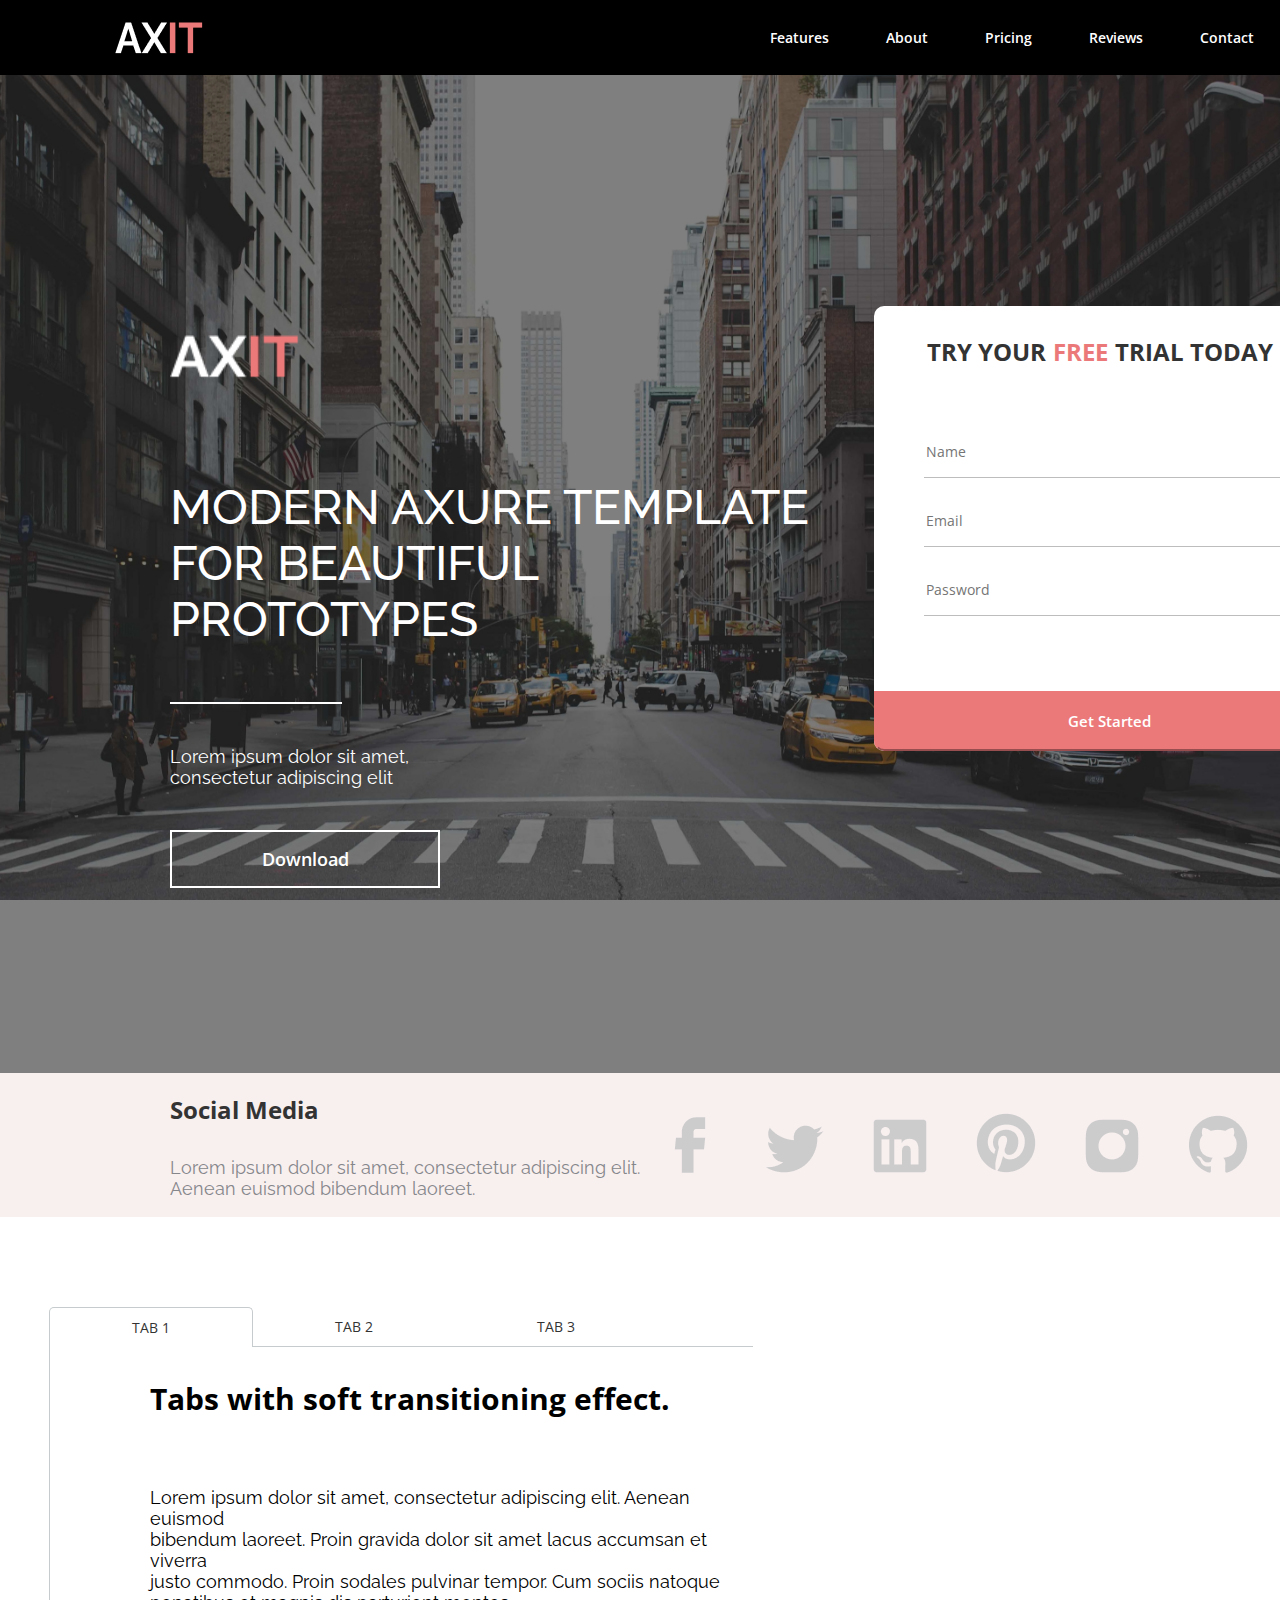
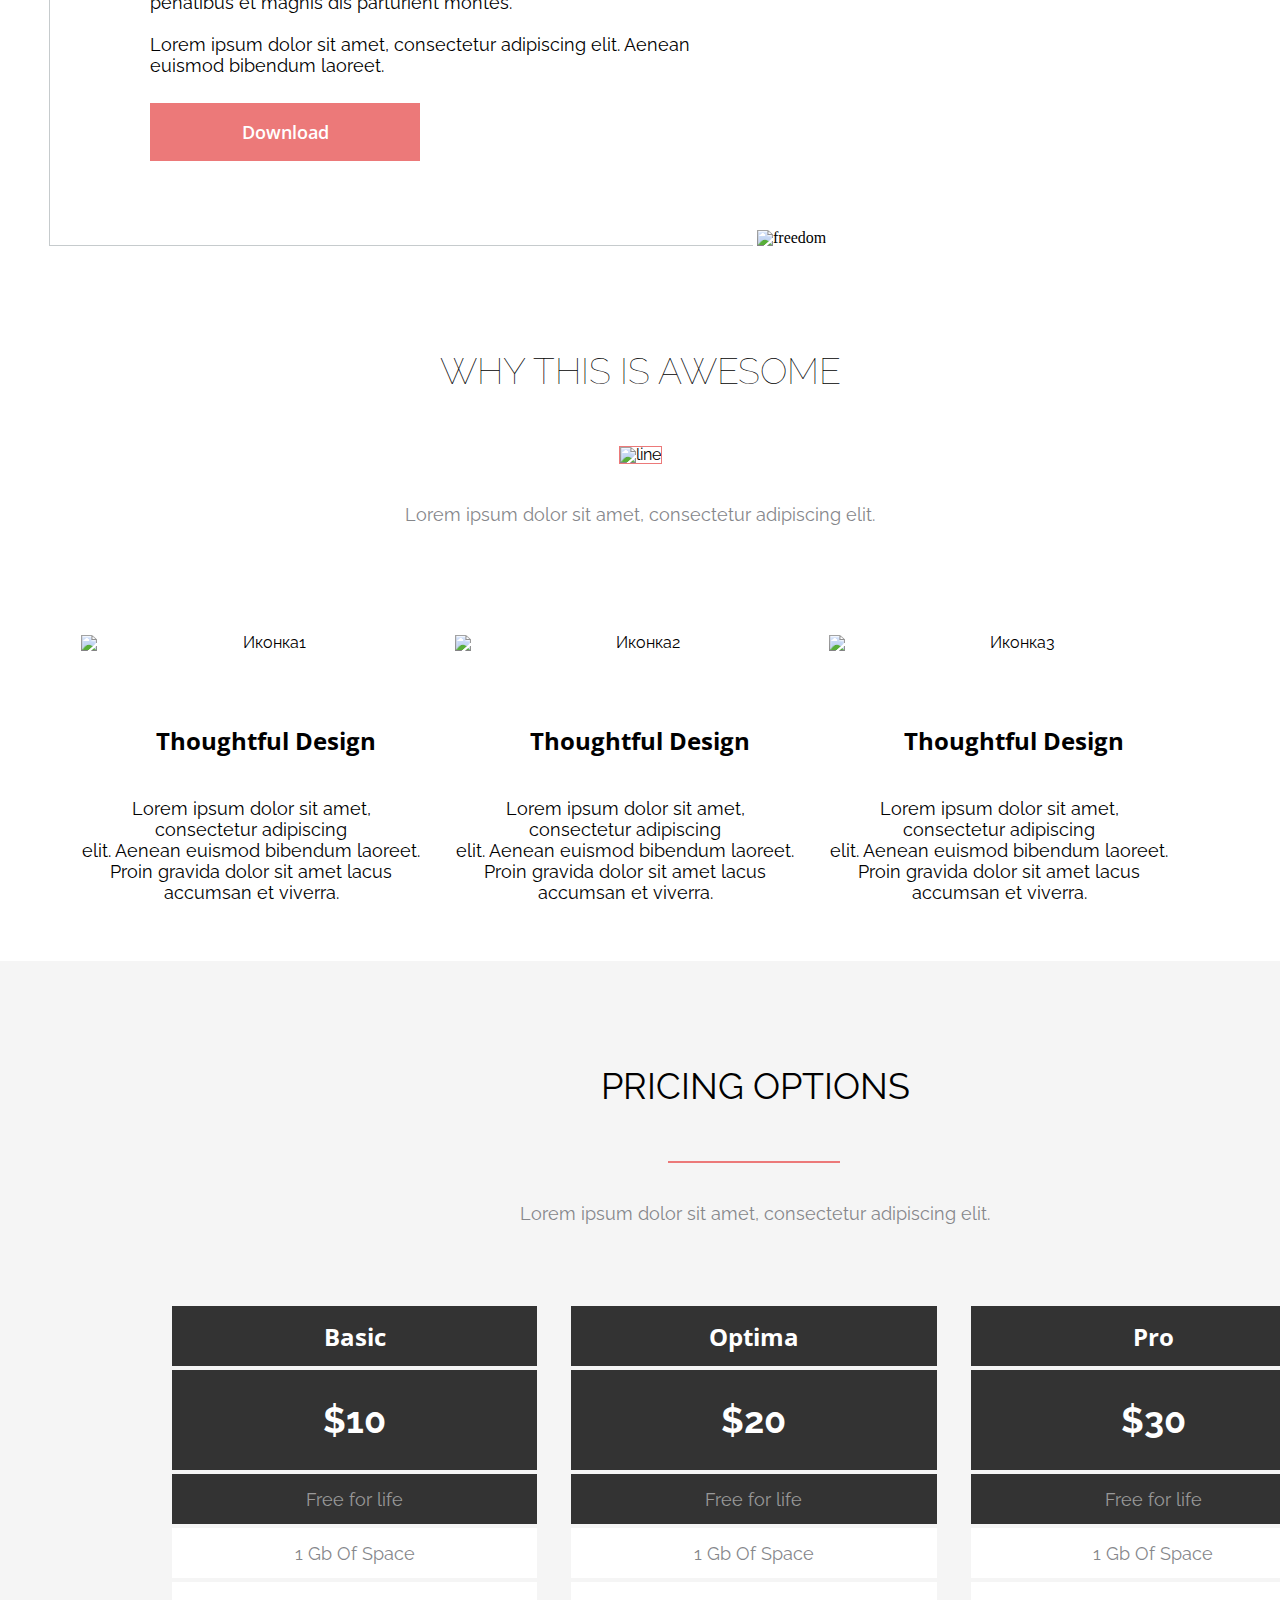
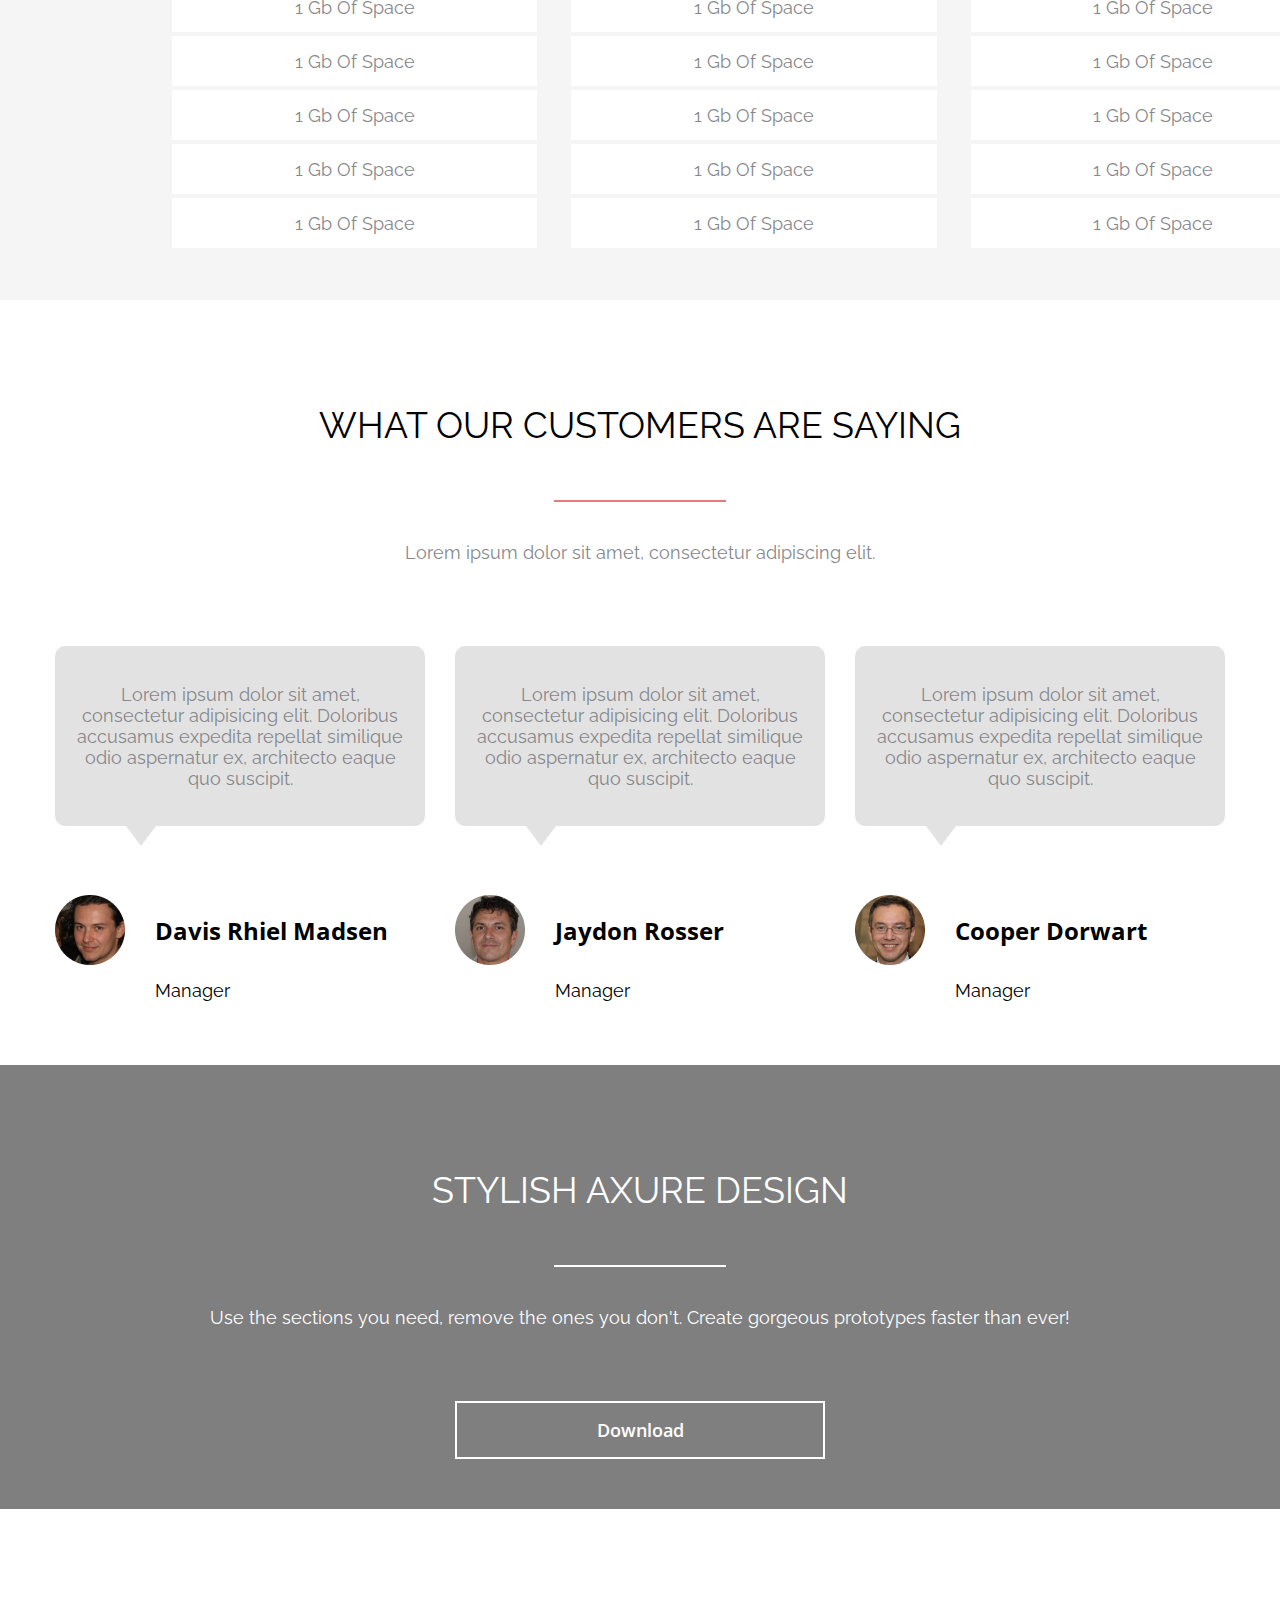
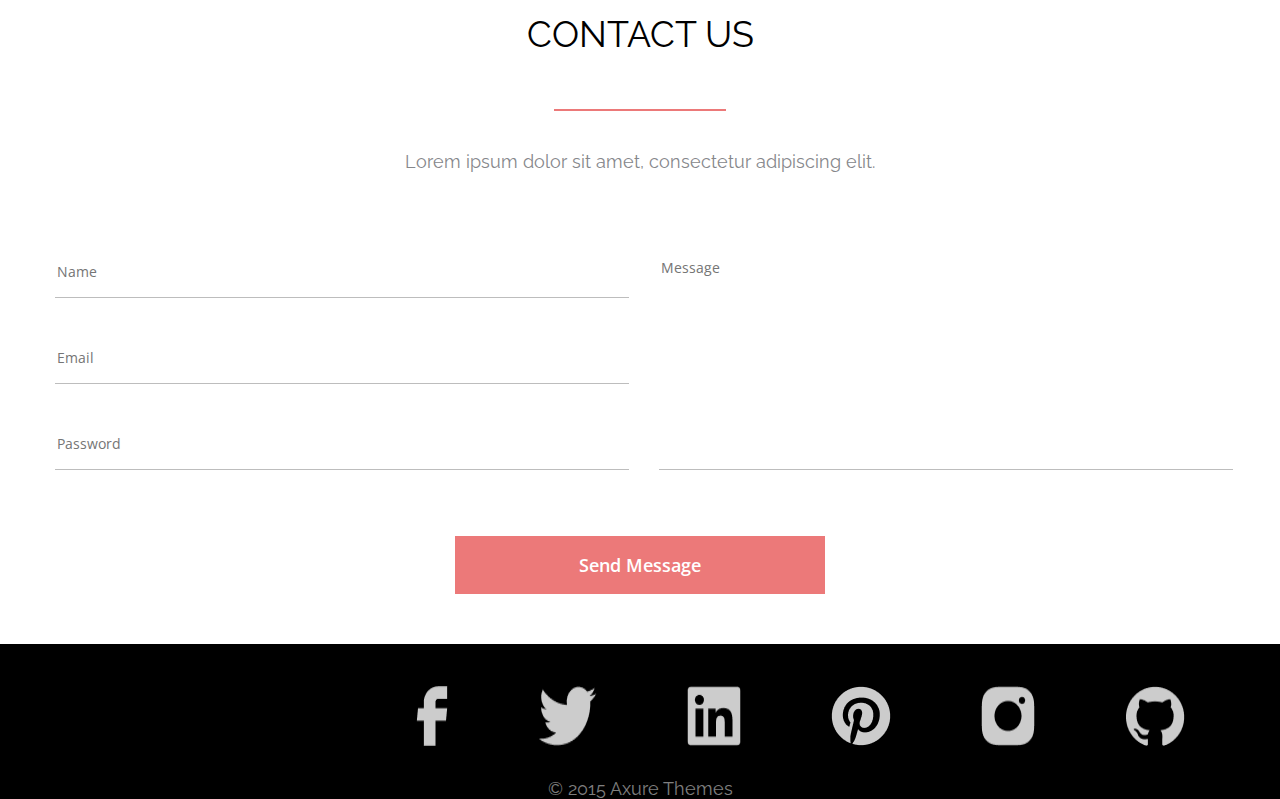
==== commit 0b9be6c4: "adding" ====
--- a/index.html
+++ b/index.html
@@ -6,6 +6,16 @@
     <meta name="viewport" content="width=device-width, initial-scale=1.0">
     <title>AXIT</title>
     <link rel="stylesheet" href="style/style.css"> 
+    <link rel="stylesheet" href="style/style_header.css">
+    <link rel="stylesheet" href="style/style_awesome.css">
+    <link rel="stylesheet" href="style/style_axit.css">
+    <link rel="stylesheet" href="style/style_tabs.css">
+    <link rel="stylesheet" href="style/style_awesome.css">
+    <link rel="stylesheet" href="style/style_pricing.css">
+    <link rel="stylesheet" href="style/style_customers.css">
+    <link rel="stylesheet" href="style/style_stylish.css">
+    <link rel="stylesheet" href="style/style_contact.css">
+    <link rel="stylesheet" href="style/style_footer.css">
     <link rel="preconnect" href="https://fonts.googleapis.com">
     <link rel="preconnect" href="https://fonts.gstatic.com" crossorigin>
     <link href="https://fonts.googleapis.com/css2?family=Open+Sans:wght@700&family=Raleway&display=swap" rel="stylesheet">
@@ -333,7 +343,39 @@
                 </div>
             </div>
         </div>
-        
+        <div class="contact__block">
+            <div class="contact__content">
+                <h2 class="contact__content-title">contact us</h2>
+                <span class="contact__content-separator">
+                    <img class="contact__content-separator-img" src="img/separator.png" alt="line">
+                </span>
+                <h5 class="contact__content-text">Lorem ipsum dolor sit amet, consectetur adipiscing elit.</h5>
+                <div class="contact__form-block">
+                    <div class="contact__content-form">
+                        <form class="contact__form" action="#">
+                            <input type="text" name="Name" placeholder="Name" class="contact__form-input-name" required><br>
+                            <input type="email" name="E-mail" placeholder="Email" class="contact__form-input" required><br>
+                            <input type="text" name="Password" placeholder="Password" class="contact__form-input" required><br>
+                            <input type="text" name="Message" placeholder="Message" class="contact__form-input-message" required><br>
+                            <div class="contact-buttom"><button type="submit" class="contact__form-button">Send Message</button></div>
+                        </form>
+                    </div>
+                </div>
+            </div>
+        </div>
     </main>
+    <footer>
+        <div class="footer__content">
+            <div class="footer__social-content-img">
+                <img class="footer__social-img" src="img/Vector1.png" alt="Social Media">
+                <img class="footer__social-img" src="img/Vector2.png" alt="Social Media">
+                <img class="footer__social-img" src="img/Vector3.png" alt="Social Media">
+                <img class="footer__social-img" src="img/Vector4.png" alt="Social Media">
+                <img class="footer__social-img" src="img/Vector5.png" alt="Social Media">
+                <img class="footer__social-img" src="img/Vector6.png" alt="Social Media">
+            </div>
+            <h5 class="footer-text">© 2015 Axure Themes</h5>
+        </div>
+    </footer>
 </body>
 </html>--- a/style/style_contact.css
+++ b/style/style_contact.css
@@ -0,0 +1,134 @@
+.contact__block {
+    width: 100%;
+    margin: 0 auto;
+}
+.contact__content {
+    width: 1170px;
+    margin: 0 auto;
+}
+.contact__content-title {
+    font-family: 'Raleway';
+    font-style: normal;
+    font-weight: 400;
+    font-size: 36px;
+    line-height: 42px;
+    display: flex;
+    align-items: center;
+    text-align: center;
+    text-transform: uppercase;
+    color: #000000;
+    height: 150px;
+    margin: 50px 170px 0 170px;
+    justify-content: center;
+}
+/* .contact__content-separator {
+} */
+.contact__content-separator-img {
+    width: 170px;
+    height: 0px;
+    border: 1px solid #EC7979;
+    margin: auto;
+    text-align: center;
+    display: flex;
+    margin-bottom: 40px;
+}
+.contact__content-text {
+    font-family: 'Raleway';
+    font-style: normal;
+    font-weight: 400;
+    font-size: 18px;
+    line-height: 21px;
+    display: flex;
+    align-items: center;
+    text-align: center;
+    color: #86878B;
+    justify-content: center;
+    margin-bottom: 89px;
+}
+/* .contact__form-block {
+}
+.contact__content-form {
+} */
+.contact__form {
+    position: relative;
+}
+input {
+    outline:none;
+}
+.contact__form-input-name {
+    border: none;
+    border-bottom: 1px solid #BDBDBD;
+    width: 570px;
+    padding-bottom: 16px;
+    font-family: 'Open Sans';
+    font-style: normal;
+    font-weight: 400;
+    font-size: 14px;
+    line-height: 19px;
+    display: flex;
+    align-items: center;
+    color: #BDBDBD;
+    display: inline-block;
+    margin-right: 30px;
+}
+.contact__form-input {
+    border: none;
+    border-bottom: 1px solid #BDBDBD;
+    padding-top: 50px;
+    padding-bottom: 16px;
+    width: 570px;
+    font-family: 'Open Sans';
+    font-style: normal;
+    font-weight: 400;
+    font-size: 14px;
+    line-height: 19px;
+    display: flex;
+    align-items: center;
+    display: inline-block;
+    margin-right: 30px;
+}
+.contact__form-input-message {
+    border: none;
+    border-bottom: 1px solid #BDBDBD;
+    width: 570px;
+    padding-bottom: 192px;
+    font-family: 'Open Sans';
+    font-style: normal;
+    font-weight: 400;
+    font-size: 14px;
+    line-height: 19px;
+    display: flex;
+    align-items: center;
+    display: inline-block;
+    position: absolute;
+    top: -4px;
+    left: 604px;
+}
+
+.contact-buttom{
+    justify-content: center;
+    display: flex;
+}
+.contact__form-button {
+    font-family: 'Open Sans';
+    font-style: normal;
+    font-weight: 600;
+    font-size: 18px;
+    line-height: 25px;
+    /* display: flex; */
+    align-items: center;
+    text-align: center;
+    text-transform: capitalize;
+    color: #FFFFFF;
+    background: #EC7979;
+    border: #EC7979;
+    cursor: pointer;
+    transition: all .3s; 
+    width: 370px;
+    height: 58px;
+    margin-top: 50px;
+    margin-bottom: 50px;
+}
+.contact__form-button:hover{
+    background: #AB4949;
+}--- a/style/style_footer.css
+++ b/style/style_footer.css
@@ -0,0 +1,31 @@
+.footer__content {
+    background-color: #000;
+    width: 100%;
+    margin: 0 auto;
+}
+.footer__social-content-img {
+    width: 1510px;
+    margin: 0 auto;
+    display: flex;
+    flex-direction: row;
+    justify-content: center;
+}
+.footer__social-img {
+    margin-top: 42px;
+    cursor: pointer;
+    margin-left: 90px;
+}
+.footer-text {
+    font-family: 'Raleway';
+    font-style: normal;
+    font-weight: 400;
+    font-size: 18px;
+    line-height: 21px;
+    display: flex;
+    justify-content: center;
+    align-items: center;
+    text-align: center;
+    color: rgba(255, 255, 255, 0.5);
+    margin-top: 32px;
+    margin-bottom: 27px;
+}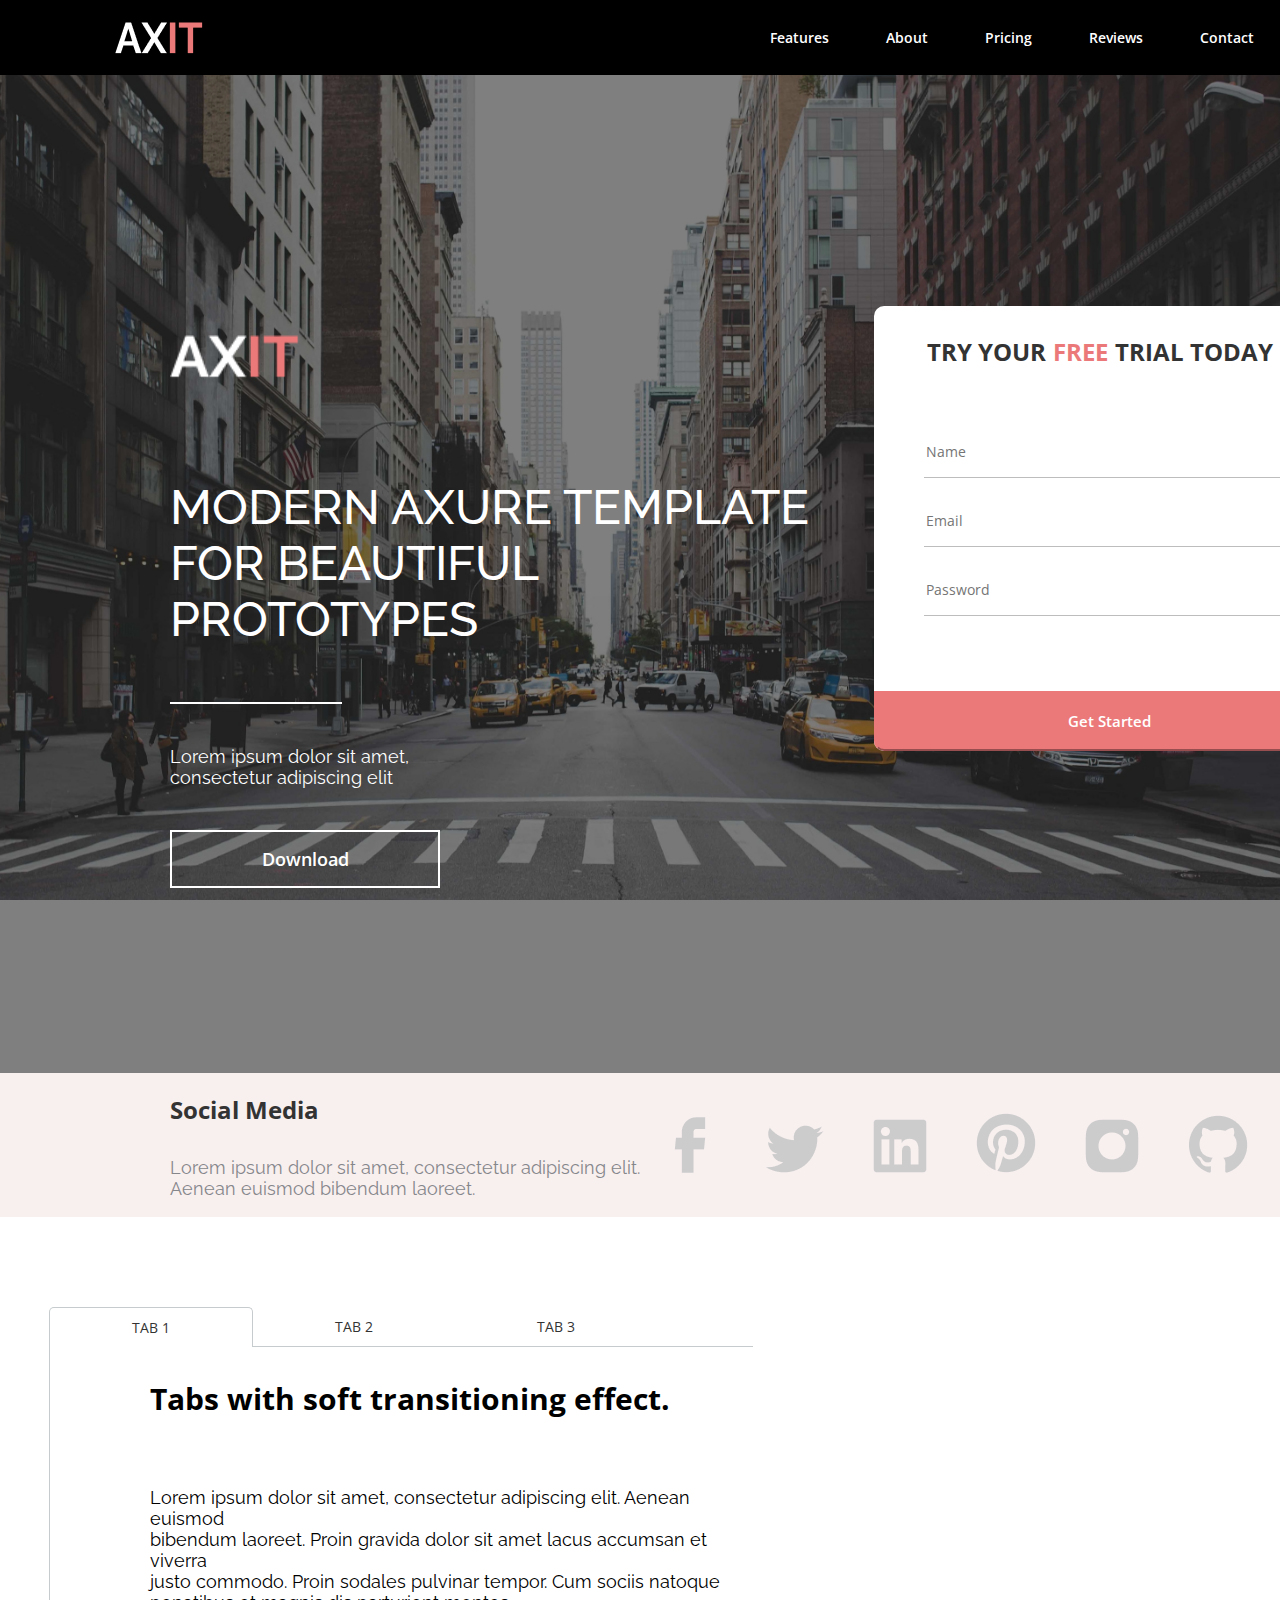
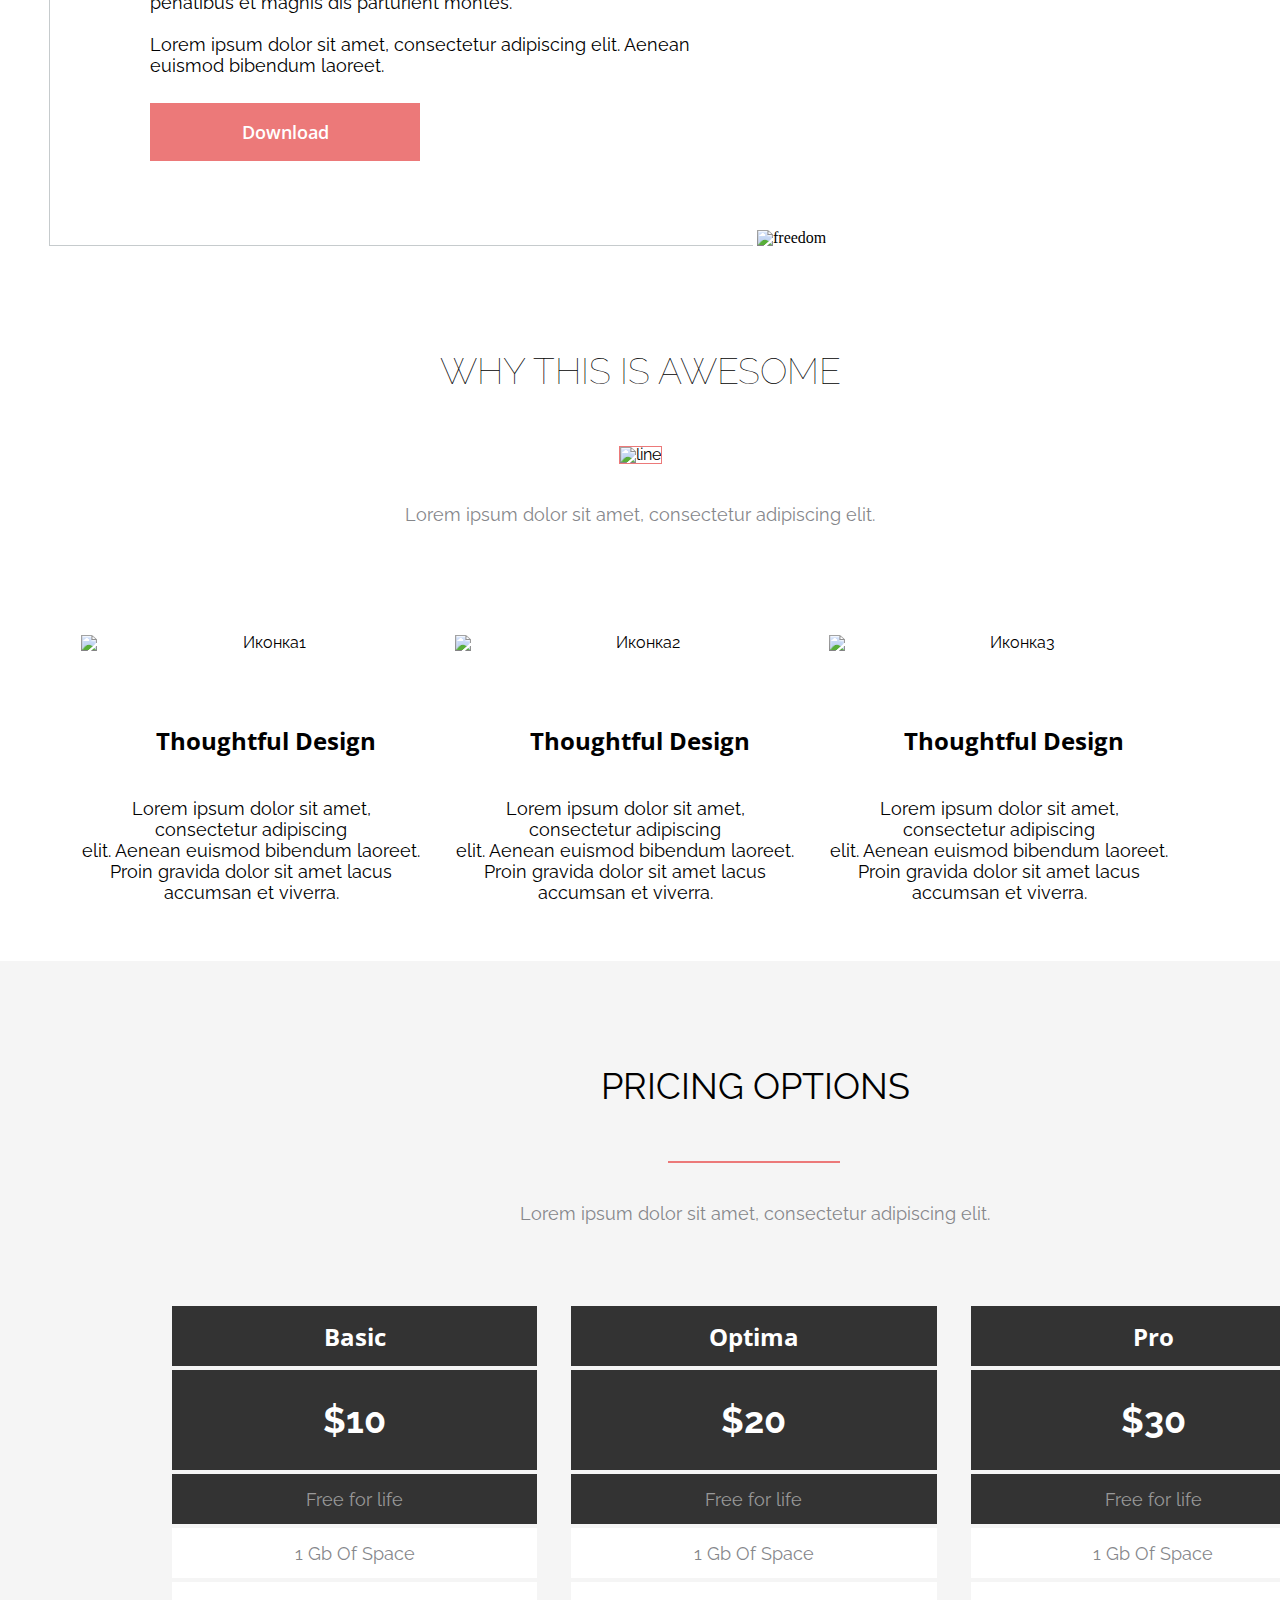
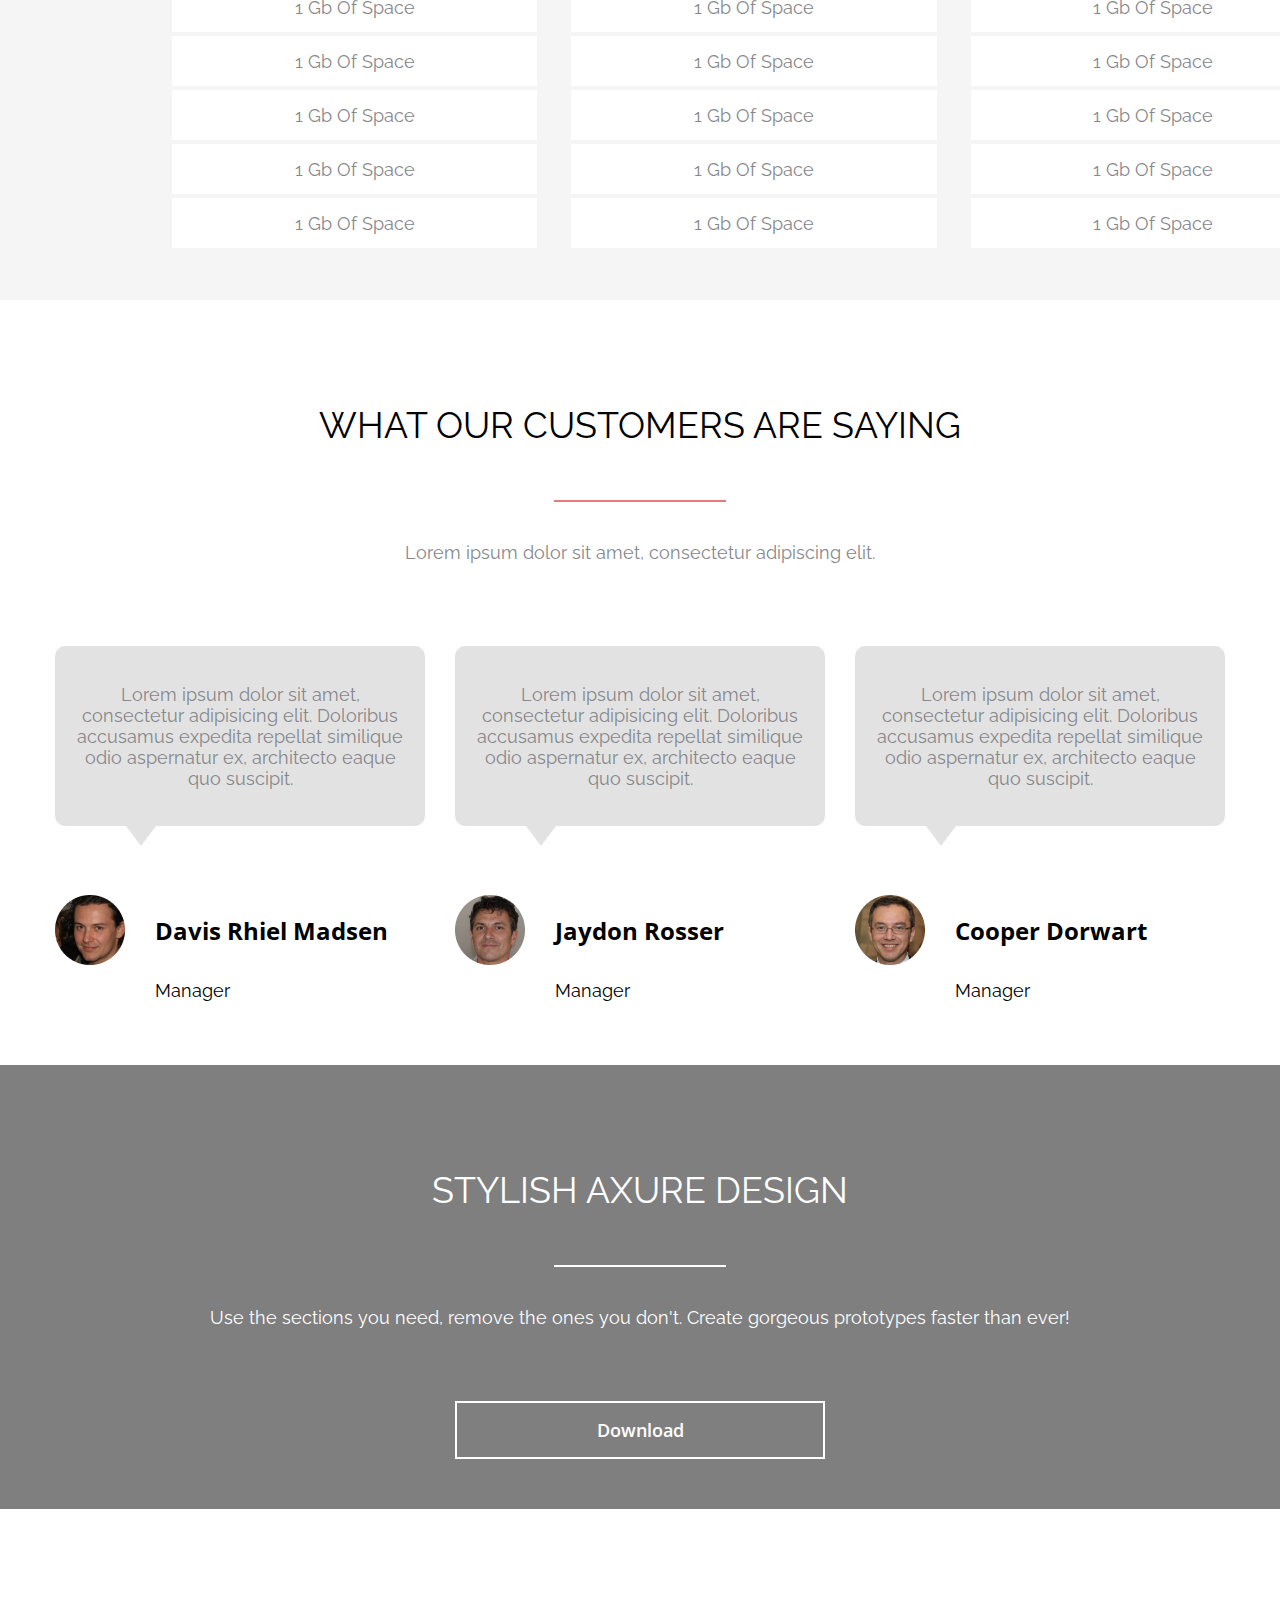
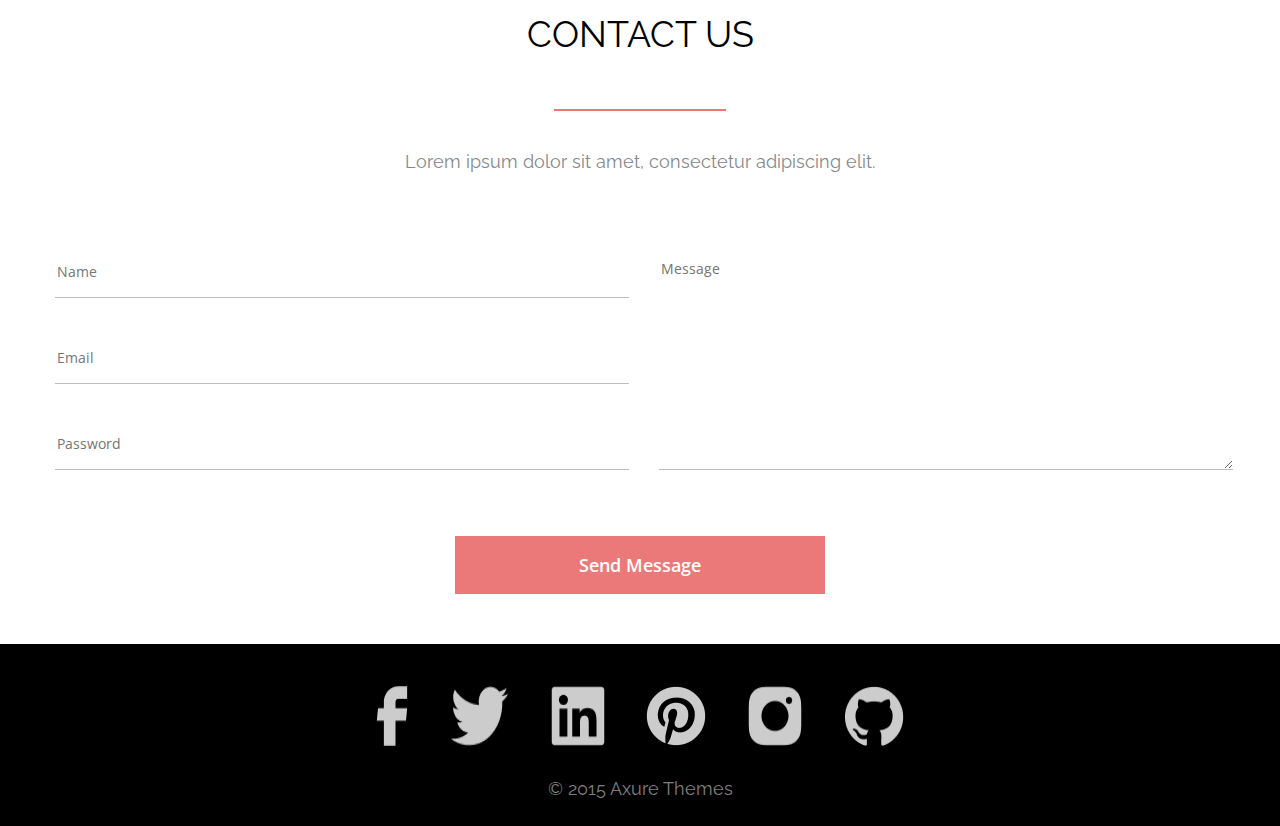
==== commit 3ec3993b: "correct" ====
--- a/index.html
+++ b/index.html
@@ -356,7 +356,7 @@
                             <input type="text" name="Name" placeholder="Name" class="contact__form-input-name" required><br>
                             <input type="email" name="E-mail" placeholder="Email" class="contact__form-input" required><br>
                             <input type="text" name="Password" placeholder="Password" class="contact__form-input" required><br>
-                            <input type="text" name="Message" placeholder="Message" class="contact__form-input-message" required><br>
+                            <textarea name="Message" placeholder="Message" class="contact__form-textarea-message" required></textarea><br>
                             <div class="contact-buttom"><button type="submit" class="contact__form-button">Send Message</button></div>
                         </form>
                     </div>
--- a/style/style_contact.css
+++ b/style/style_contact.css
@@ -52,7 +52,7 @@
 .contact__form {
     position: relative;
 }
-input {
+input, textarea {
     outline:none;
 }
 .contact__form-input-name {
@@ -87,11 +87,12 @@
     display: inline-block;
     margin-right: 30px;
 }
-.contact__form-input-message {
+.contact__form-textarea-message {
     border: none;
     border-bottom: 1px solid #BDBDBD;
+    color: #BDBDBD;
     width: 570px;
-    padding-bottom: 192px;
+    padding-bottom: 172px;
     font-family: 'Open Sans';
     font-style: normal;
     font-weight: 400;
--- a/style/style_footer.css
+++ b/style/style_footer.css
@@ -4,16 +4,15 @@
     margin: 0 auto;
 }
 .footer__social-content-img {
-    width: 1510px;
+    width: 570px;
     margin: 0 auto;
     display: flex;
     flex-direction: row;
     justify-content: center;
 }
 .footer__social-img {
-    margin-top: 42px;
     cursor: pointer;
-    margin-left: 90px;
+    margin: 42px auto 0;
 }
 .footer-text {
     font-family: 'Raleway';
@@ -27,5 +26,5 @@
     text-align: center;
     color: rgba(255, 255, 255, 0.5);
     margin-top: 32px;
-    margin-bottom: 27px;
+    padding-bottom: 27px
 }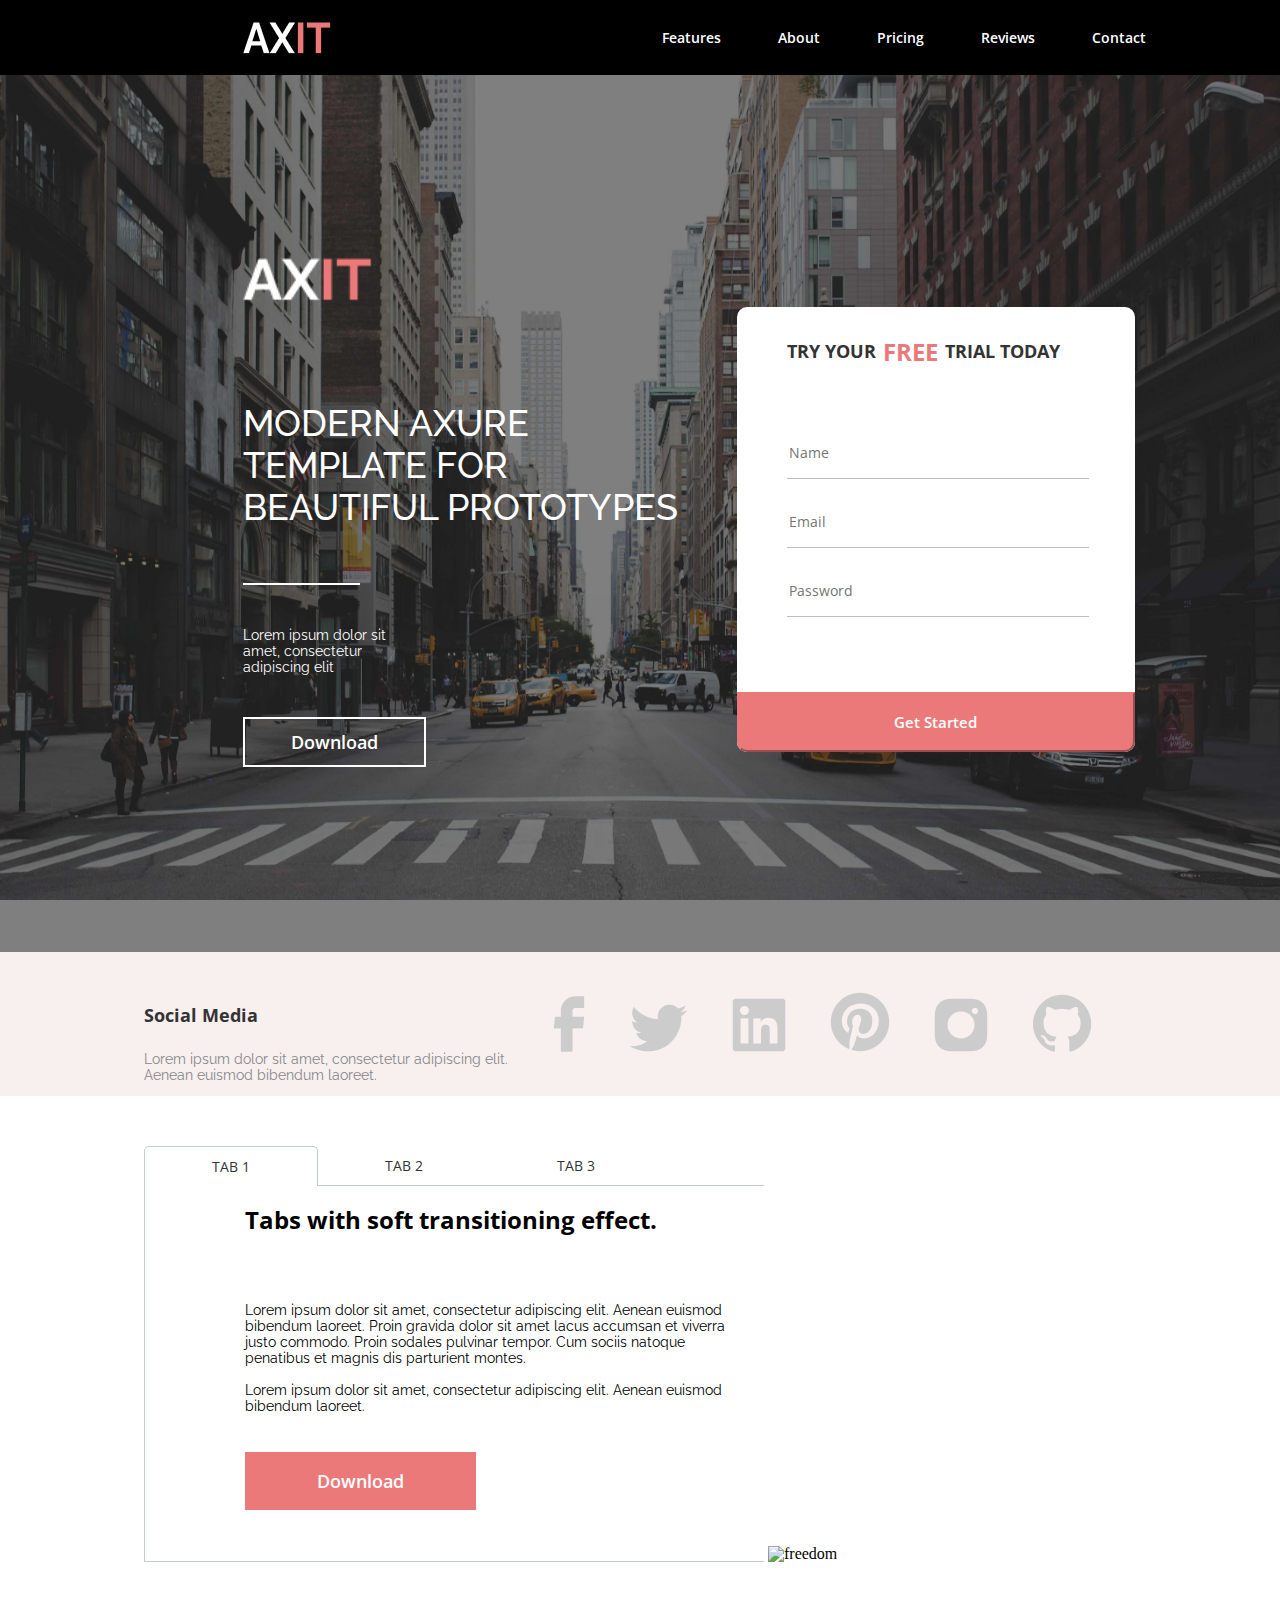
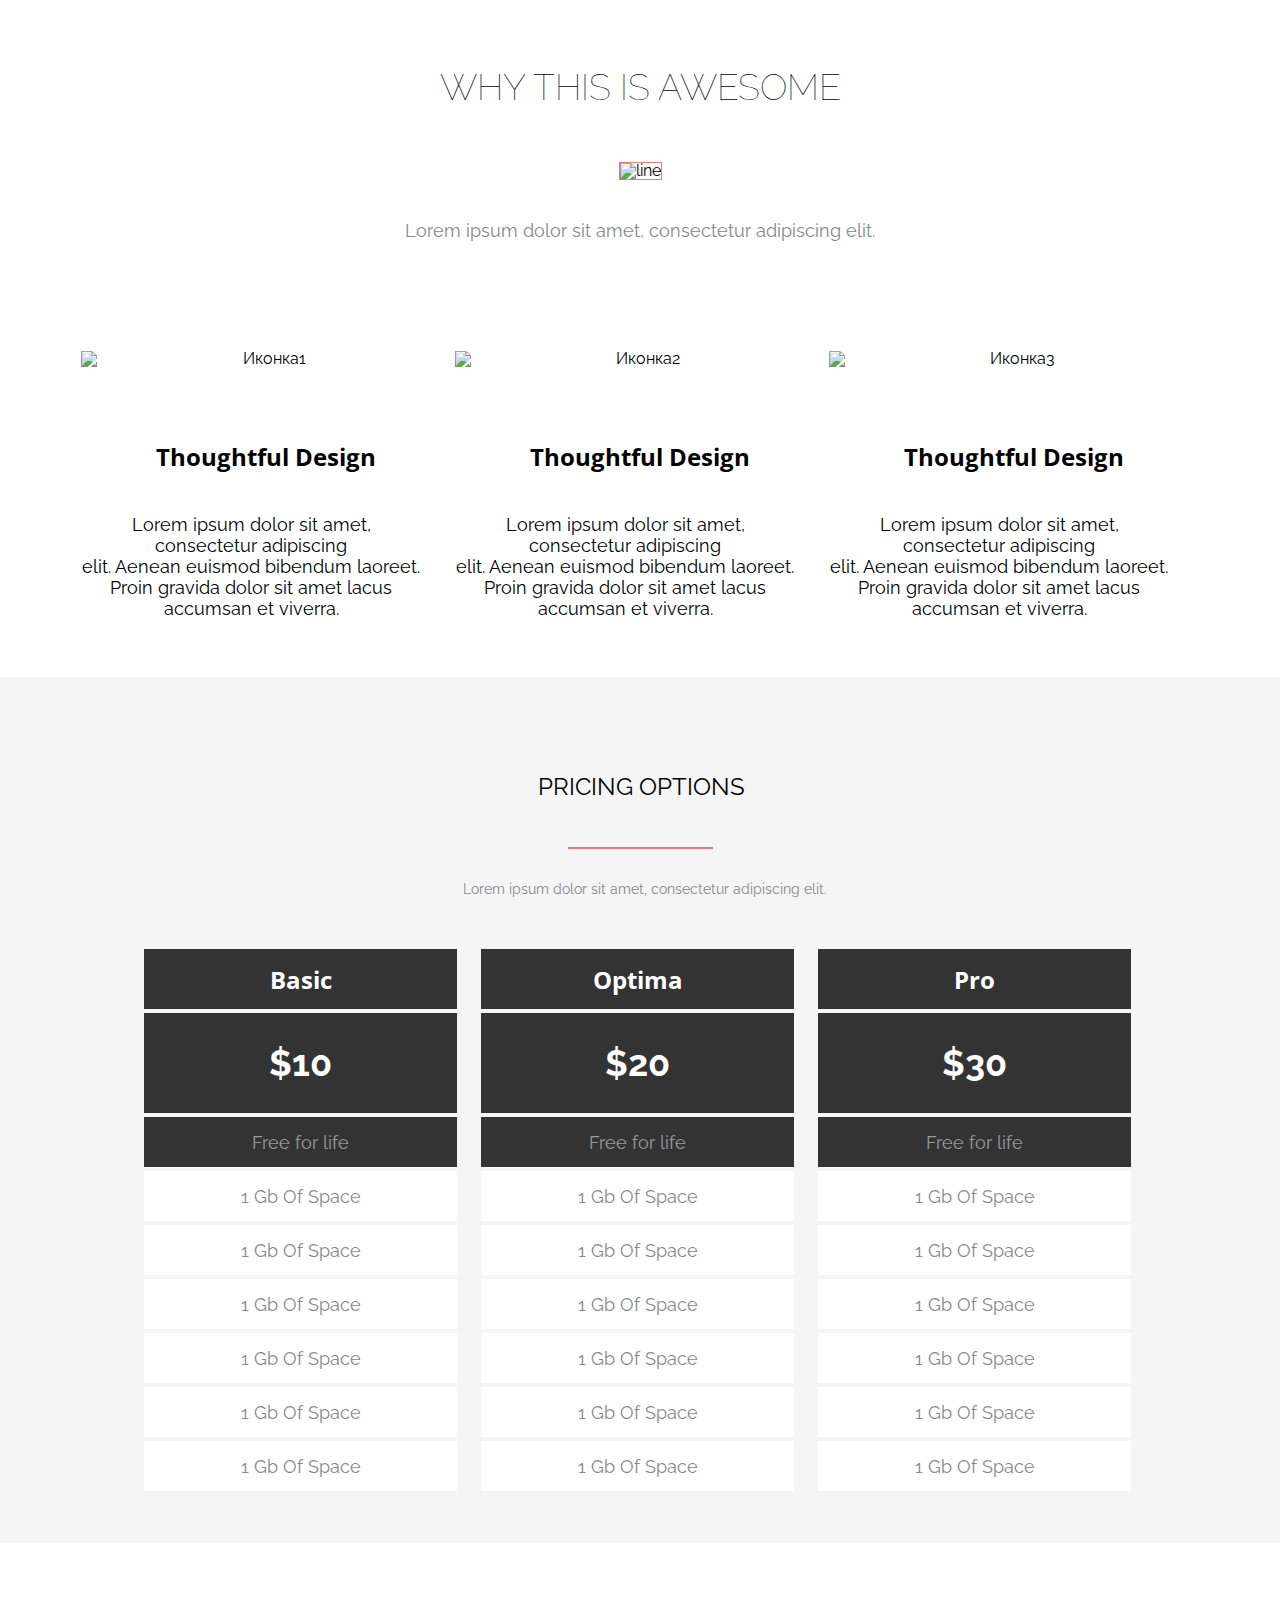
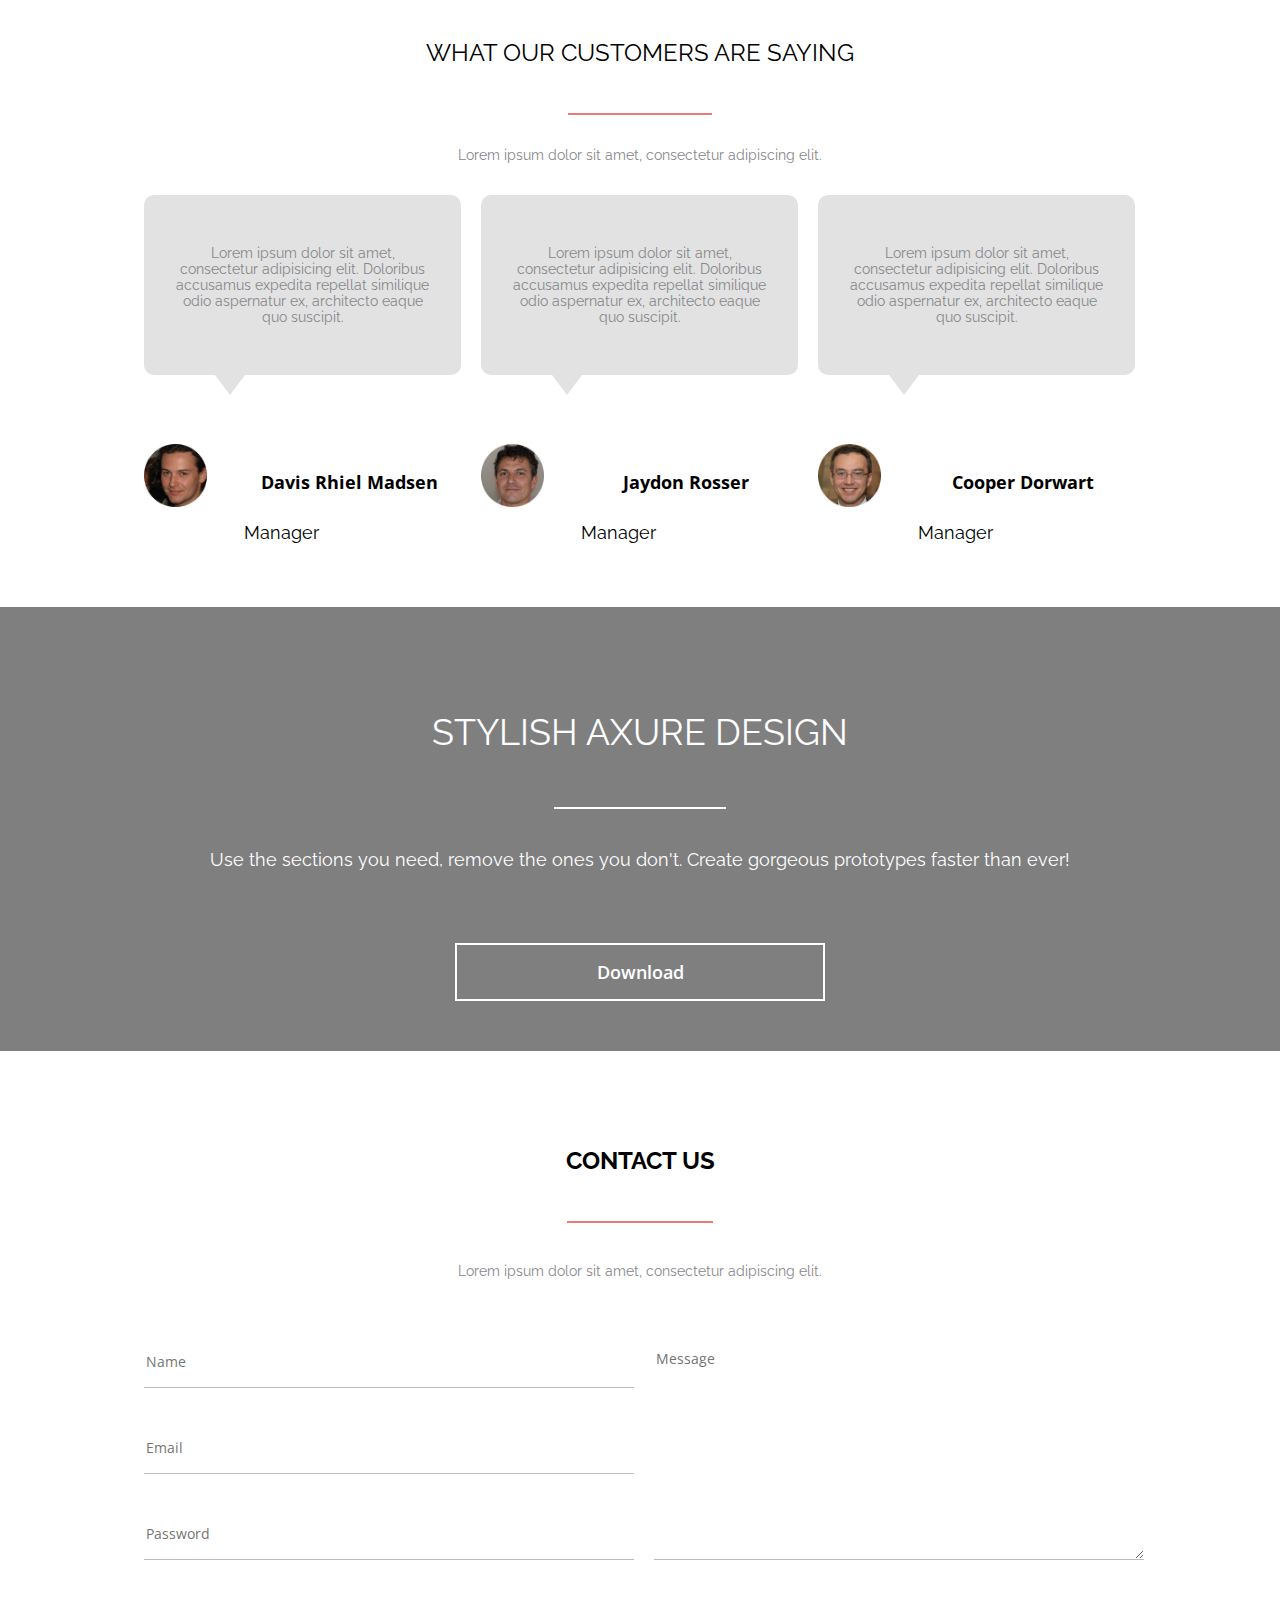
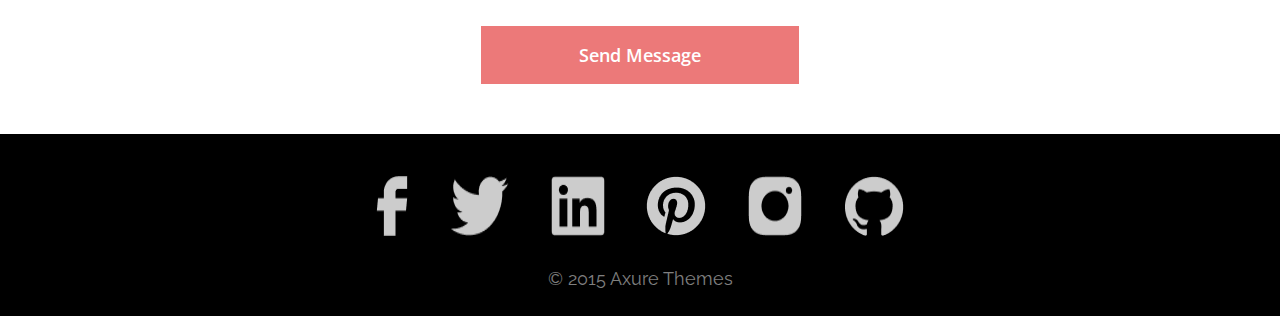
==== commit 9b4e6327: "adaptation" ====
--- a/index.html
+++ b/index.html
@@ -39,6 +39,7 @@
                 <p class="header__text"><a class="header__text-link" href="https://www.instagram.com/prnvch/">Pricing</a></p>
                 <p class="header__text"><a class="header__text-link" href="https://www.instagram.com/prnvch/">Reviews</a></p>
                 <p class="header__text"><a class="header__text-link" href="https://www.instagram.com/prnvch/">Contact</a></p>
+                <div class="block__menu-img"><img class="menu-img" src="img/menu.png" alt="menu"></div>
             </div>
         </div>
     </header>
@@ -65,7 +66,7 @@
                             <form class="axit__form" action="#">
                                 <input type="text" name="Name" placeholder="Name" class="axit__form-input-name" required><br>
                                 <input type="email" name="E-mail" placeholder="Email" class="axit__form-input" required><br>
-                                <input type="text" name="Password" placeholder="Password" class="axit__form-input" required><br>
+                                <input type="password" name="Password" placeholder="Password" class="axit__form-input" required><br>
                                 <button type="submit" class="axit__form-button">Get Started</button>
                             </form>
                         </div>
@@ -322,6 +323,11 @@
                             Manager
                         </h4>
                     </div>
+                    <div class="Ellipse">
+                        <img class="ellipse-img" src="img/Ellipse 1.png" alt="">
+                        <img class="ellipse-img" src="img/Ellipse 2.png" alt="">
+                        <img class="ellipse-img" src="img/Ellipse 1.png" alt="">
+                    </div>
                 </div>
             </div>
         </div>     
@@ -355,7 +361,7 @@
                         <form class="contact__form" action="#">
                             <input type="text" name="Name" placeholder="Name" class="contact__form-input-name" required><br>
                             <input type="email" name="E-mail" placeholder="Email" class="contact__form-input" required><br>
-                            <input type="text" name="Password" placeholder="Password" class="contact__form-input" required><br>
+                            <input type="password" name="Password" placeholder="Password" class="contact__form-input" required><br>
                             <textarea name="Message" placeholder="Message" class="contact__form-textarea-message" required></textarea><br>
                             <div class="contact-buttom"><button type="submit" class="contact__form-button">Send Message</button></div>
                         </form>
--- a/style/style_header.css
+++ b/style/style_header.css
@@ -0,0 +1,74 @@
+
+
+.header{
+  width: 100%;
+  background: #000000;
+}
+.header__content{
+  width: 1510px;
+  margin: 0 auto;
+  display: flex;
+}
+.header__img-logo{
+  margin-left: 115px;
+  margin-right: 471px;
+}
+.header__text{
+  font-family: 'Open Sans';
+  font-style: normal;
+  font-weight: 600;
+  font-size: 14px;
+  line-height: 19px;
+  display: flex;
+  align-items: center;
+  text-align: center;
+  text-transform: capitalize;
+  margin-right: 57px;
+  height: 75px;
+ 
+}
+.header__text-link{
+  color: #FFFFFF;
+  text-decoration: none;
+}
+.menu-img{
+  display: none;
+}
+
+@media screen and (max-width:1530px){
+  .header__content{
+    max-width: 1025px;
+  }
+  .header__img-logo{
+    margin-right: 235px;
+  }
+}
+
+@media screen and (max-width:1045px){
+  .header__content{
+    width: 100%;
+  }
+  .header__img-logo{
+    margin-left: 20px;
+    margin-right: 111px;
+  }
+}
+@media screen and (max-width:830px){
+  .header__text-link{
+    display: none;
+  }
+  .header__img-logo{
+    margin-left: 10px;
+    margin-right: 0;
+  }
+  .block__menu-img{
+    display: flex;
+    justify-content: flex-end;
+    margin-left: auto;
+  }
+  .menu-img{
+    display: inline-block;
+    margin-left: auto;
+  }
+}
+
--- a/style/style_awesome.css
+++ b/style/style_awesome.css
@@ -0,0 +1,164 @@
+.awesome-content{
+    width: 1170px;
+    justify-content: space-between;
+    font-family: 'Raleway';
+    font-style: normal;
+    font-weight: 400;
+    text-align: center;
+    margin: 0 auto;
+}
+.awesome-name{
+    font-size: 36px;
+    line-height: 42px;
+    align-items: center;
+    text-align: center;
+    color: #000000;
+    height: 150px;
+    display: flex;
+    justify-content: center;
+    margin-top: 50px;
+    font-weight: 100;
+    /* margin-right: 169px;
+    margin-left: 171px; */
+}
+.separator{
+    width: 170px;
+    height: 0px;
+    left: 671px;
+    top: 2003px;
+    margin: auto;
+    border: 1px solid #EC7979;
+}
+.awesome-line{   
+    font-size: 18px;
+    line-height: 21px;
+    align-items: center;
+    text-align: center;
+    color: #86878B;
+    height: 21px;
+    margin-top: 40px;
+    margin-bottom: 110px;
+}
+.awesome__section-block{
+    display: flex;
+    width: 370px;
+    display: inline-block;
+}
+.awesome__section-block-img{
+    display: block;
+    margin-left: auto;
+    margin-right: auto;
+    margin-bottom: 39px;
+}
+.awesome__section-block-text-title{
+    font-family: 'Open Sans';
+    font-style: normal;
+    font-weight: 700;
+    font-size: 24px;
+    line-height: 33px;
+    height: 100px;
+    align-items: center;
+    text-align: center;
+    justify-content: center;
+    display: flex;
+}
+.awesome__section-block-text-line{
+    height: 105px;
+    align-items: center;
+    text-align: center;
+    justify-content: center;
+    display: flex;
+    font-size: 18px;
+    line-height: 21px;
+    margin-right: 30px;
+    margin-top: 8px;
+    margin-bottom: 58px;
+    font-family: 'Raleway';
+  font-style: normal;
+  font-weight: 400;
+  color: #000000;
+}
+
+@media screen and (max-width:1075px){
+    .awesome-content{
+        width: 992px;
+    }
+    .awesome-name{
+        font-size: 24px;
+        line-height: 28px;
+        height: 120px;
+    }
+    .separator{
+        width: 142px;
+    }
+    .awesome-line{   
+        font-size: 14px;
+        line-height: 16px;
+        height: 16px;
+        margin-top: 32px;
+        margin-bottom: 65px;
+    }
+    .awesome__section-block{
+        width: 318px;
+    }
+    .awesome__section-block-img{
+        margin-bottom: 33px;
+    }
+    .awesome__section-block-text-title{
+        font-size: 18px;
+        line-height: 25px;
+        height: 82px;
+    }
+    .awesome__section-block-text-line{
+        height: 64px;
+        font-size: 14px;
+        line-height: 16px;
+        margin-right: 30px;
+        margin-top: 17px;
+        margin-bottom: 68px;
+    }
+}
+@media screen and (max-width:1045px){
+    .awesome-content{
+        width: 320px;
+    }
+    .awesome-name{
+        font-size: 18px;
+        line-height: 21px;
+        height: 120px;
+        width: 288px;
+        margin-left: 16px;
+        margin-right: 16px;
+    }
+    .separator{
+        width: 134px;
+    }
+    .awesome-line{   
+        font-size: 14px;
+        line-height: 15px;
+        height: 30px;
+        margin-top: 25px;
+        margin-bottom: 83px;
+    }
+    .awesome__section-block{
+        width: 318px;
+    }
+    .awesome__section-block-img{
+        margin-bottom: 33px;
+    }
+    .awesome__section-block-text-title{
+        font-size: 18px;
+        line-height: 25px;
+        height: 82px;
+    }
+    .awesome__section-block-text-line{
+        height: 64px;
+        font-size: 14px;
+        line-height: 16px;
+        width: 288px;
+        margin: 9px 16px 42px 16px;
+    }
+    .awesome__section-block-text-line:last-child{
+        margin-bottom: 60px;
+    }
+}--- a/style/style_axit.css
+++ b/style/style_axit.css
@@ -0,0 +1,460 @@
+.axit{
+    width: 100%;
+    background: url(../img/image.png);
+    background-repeat: no-repeat;
+    background-position: center center;
+    background-attachment: fixed;
+    -webkit-background-size: cover;
+    -moz-background-size: cover;
+    -o-background-size: cover;
+    background-size: cover;
+  }
+  .axit__back{
+    width: 100%;
+    padding-top: 231px;
+    background-color: rgba(0, 0, 0, 0.5);
+  }
+  .axit__content{
+    width: 1510px;
+    margin: 0 auto;
+  }
+  .axit__block-text{
+    margin-left: 170px;
+    display: inline-block;
+    width: 700px;
+  }
+  .axit__img-logo{
+    width: 270px;
+    height: 100px;
+    margin-bottom: 73px;
+    margin-right: 598px;
+    display: flex;
+  }
+  .axit__text-title{
+    margin-right: 30px;
+    font-family: 'Raleway';
+    font-style: normal;
+    font-weight: 500;
+    font-size: 48px;
+    line-height: 56px;
+    align-items: center;
+    text-transform: uppercase;
+    color: #FFFFFF;
+    margin-right: 670px;
+    margin-bottom: 55px;
+    display: flex;
+    width: 670px;
+  }
+  .axit__img-separator{
+    margin-bottom: 42px;
+    width: 170px;
+    height: 0px;
+    border: 1px solid #FFFFFF;
+    display: flex;
+  }
+  .axit__text{
+    font-family: 'Raleway';
+    font-style: normal;
+    font-weight: 400;
+    font-size: 18px;
+    line-height: 21px;
+    display: flex;
+    align-items: center;
+    color: #FFFFFF;
+    width: 270px;
+    margin-bottom: 42px;
+    display: flex;
+  }
+  .axit__button{
+    font-family: 'Open Sans';
+    font-style: normal;
+    font-weight: 600;
+    font-size: 18px;
+    line-height: 25px;
+    /* display: flex; */
+    align-items: center;
+    text-align: center;
+    text-transform: capitalize;
+    color: #FFFFFF;
+    background: none;
+    border: 2px solid #FFFFFF;
+    cursor: pointer;
+    transition: all .3s;  
+    margin-bottom: 185px;
+    height: 58px;
+    width: 270px;
+  }
+  .axit__button:hover{
+    color: #EC7979;
+    border: 2px solid #EC7979;
+    
+  }
+  
+  
+  .axit__form-block{
+    display: inline-block;
+    width: 470px;
+    background: #FFFFFF;
+    border-radius: 10px;
+    vertical-align: top;
+  }
+  .form-title{
+    font-family: 'Open Sans';
+    font-style: normal;
+    font-weight: 700;
+    font-size: 24px;
+    line-height: 33px;
+    display: flex;
+    align-items: center;
+    text-align: center;
+    text-transform: uppercase;
+    color: #333333;
+    height: 90px;
+    width: 367px;
+    left: 53px;
+    top: 0px;
+    border-radius: nullpx;
+    margin-left: 53px;
+    margin-right: 50px;
+    margin-bottom: 45px;
+  
+  }
+  .form-title-pink{
+    font-family: 'Open Sans';
+    font-style: normal;
+    font-weight: 700;
+    font-size: 24px;
+    line-height: 33px;
+    display: flex;
+    align-items: center;
+    text-align: center;
+    text-transform: uppercase;
+    color: #EC7979;
+    margin-right: 7px;
+    margin-left: 7px;
+  }
+  .axit__form-input{
+    width: 370px;
+    margin-right: 50px;
+    margin-left: 50px;
+    border: none;
+    border-bottom: 1px solid #BDBDBD;
+    outline: none;
+    padding-bottom: 16px;
+    padding-top: 33px;
+    font-family: 'Open Sans';
+    font-style: normal;
+    font-weight: 400;
+    font-size: 14px;
+    line-height: 19px;
+    color: #BDBDBD;
+  }
+  .axit__form-input-name{
+    width: 370px;
+    margin-right: 50px;
+    margin-left: 50px;
+    border: none;
+    border-bottom: 1px solid #BDBDBD;
+    outline: none;
+    padding-bottom: 16px;
+    font-family: 'Open Sans';
+    font-style: normal;
+    font-weight: 400;
+    font-size: 14px;
+    line-height: 19px;
+    color: #BDBDBD;
+  
+  }
+  .axit__form-button{
+    width: 470px;
+    height: 60px;
+    margin-top: 75px;
+    font-family: 'Open Sans';
+    font-style: normal;
+    font-weight: 600;
+    font-size: 15px;
+    line-height: 20px;
+    align-items: center;
+    text-align: center;
+    color: #FFFFFF;
+    background: #EC7979;
+    border-radius: 0px 0px 10px 10px;
+    border-color: #EC7979;
+    cursor: pointer;
+    transition: all .3s; 
+  }
+  .axit__form-button:hover{
+    background: #AB4949;
+   border-radius: 0px 0px 10px 10px;
+   border-color:#AB4949;
+  }
+  
+  .axit__social{
+    width: 100%;
+    background: #F8EFEF;
+  }
+  .axit__social-content{
+    width: 1510px;
+    margin: 0 auto;
+  }
+  .axit__social-content-text{
+    display: inline-block;
+    width: 500px;
+    margin-left: 170px;
+  }
+  .axit__social-text-title{
+    font-family: 'Open Sans';
+    font-style: normal;
+    font-weight: 700;
+    font-size: 24px;
+    line-height: 33px;
+    display: flex;
+    align-items: center;
+    text-transform: capitalize;
+    color: #333333;
+    width: 470px;
+    height: 60px;
+    margin-right: 50px;
+    margin-bottom: 18px;
+  }
+  .axit__social-text{
+    font-family: 'Raleway';
+    font-style: normal;
+    font-weight: 400;
+    font-size: 18px;
+    line-height: 21px;
+    display: flex;
+    align-items: center;
+    color: #86878B;
+    width: 470px;
+    margin-bottom: 18px;
+    margin-right: 50px;
+  }
+  .axit__social-content-img{
+    display: inline;
+  }
+  .axit__social-img{
+    display: inline;
+    margin-bottom: 44px;
+    margin-top: 40px;
+    cursor: pointer;
+    vertical-align: bottom;
+    margin-right: 45px;
+  }
+  .axit__social-img-facebook{
+    margin-right: 55px;
+    display: inline;
+    margin-bottom: 44px;
+    margin-top: 40px;
+    cursor: pointer;
+    vertical-align: bottom;
+  }
+
+
+  @media screen and (max-width:1530px){
+    .axit__back{
+      padding-top: 154px;
+    }
+    .axit__content{
+      width: 1025px;
+      margin: 0 auto;
+    }
+    .axit__block-text{
+      margin-left: 115px;
+      width: 454px;
+    }
+    .axit__text-title{
+      width: 454px;
+      font-size: 36px;
+      line-height: 42px;
+      
+    }
+    .axit__img-separator{
+      width: 115px;
+    }
+    .axit__text{
+      font-size: 14px;
+      line-height: 16px;
+      width: 183px;
+    }
+    .axit__button{
+      height: 50px;
+      width: 183px;
+    }
+    .axit__form-block{
+      width: 398px;
+      margin-left: 36px;
+      vertical-align: text-bottom;
+    }
+    .form-title{
+      font-size: 18px;
+      line-height: 25px;
+      margin-left: 50px;
+      margin-right: 50px;
+    }
+    .axit__form-input{
+      width: 298px;
+    }
+    .axit__form-input-name{
+      width: 298px;
+    }
+    .axit__form-button{
+      width: 398px;
+    }
+    .axit__social-content{
+      width: 1025px;
+      margin: 0 auto;
+    }
+    .axit__social-content-text{
+      width: 405px;
+      margin-left: 16px;
+    }
+    .axit__social-text-title{
+      font-size: 18px;
+      line-height: 25px;
+      width: 405px;
+      height: 45px;
+      margin-right: 38px;
+      margin-bottom: 13px;
+    }
+    .axit__social-text{
+      font-size: 14px;
+      line-height: 16px;
+      width: 405px;
+      margin-bottom: 13px;
+      margin-right: 38px;
+    }
+    .axit__social-content-img{
+      flex-direction: row;
+      flex-wrap: nowrap;
+      align-items: center;
+    }
+    .axit__social-img{
+      margin-right: 40px;
+      
+    }
+    .axit__social-img-facebook{
+      margin-right: 40px;
+    }
+  }
+  @media screen and (max-width:1045px){
+    .axit__back{
+      padding-top: 84px;
+      padding-bottom: 50px;
+    }
+    .axit__content{
+      width: 320px;
+    }
+    .axit__block-text{
+      margin-left: 16px;
+      margin-right: 16px;
+      display: inline-block;
+      width: 288px;
+  }
+  .axit__img-logo{
+    display: none;
+  }
+  .axit__text-title{
+    font-size: 36px;
+    line-height: 42px;
+    width: 288px;
+    margin-bottom: 44px;
+    text-align: center;
+    
+  }
+  .axit__img-separator{
+    width: 134px;
+    margin: 0 auto;
+  }
+  .axit__text{
+    font-size: 14px;
+    line-height: 16px;
+    width: 288px;
+    text-align: center;
+    margin-top: 42px;
+  }
+  .axit__button{
+    height: 50px;
+    width: 288px;
+    margin-bottom: 56px;
+  }
+  .axit__form-block{
+    width: 288px;
+    margin-left: 16px;
+    margin-right: 16px;
+  }
+  .form-title{
+    font-size: 14px;
+    line-height: 19px;
+    margin: 0;
+    width: 288px;
+    height: 90px;
+    display: flex;
+    justify-content: center;
+  }
+  .form-title-pink{
+    font-size: 14px;
+    line-height: 19px;
+  }
+  .axit__form{
+    height: 286px;
+  }
+  .axit__form-input{
+    width: 240px;
+    margin-left: 24px;
+    margin-right: 24px;
+  }
+  .axit__form-input-name{
+    width: 240px;
+    margin-left: 24px;
+    margin-right: 24px;
+  }
+  .axit__form-button{
+    width: 288px;
+    margin-top: 51px;
+    margin-bottom: 50px;
+  }
+
+  .axit__social-content{
+    width: 320px;
+    margin: 0 auto;
+  }
+  .axit__social-content-text{
+    width: 287px;
+    margin-left: 16px;
+    margin-right: 16px;
+  }
+  .axit__social-text-title{
+    font-size: 18px;
+    line-height: 25px;
+    height: 45px;
+    display: flex;
+    justify-content: center;
+    margin-bottom: 13px;
+    width: 287px;
+  }
+  .axit__social-text{
+    font-size: 14px;
+    line-height: 16px;
+    margin-bottom: 13px;
+    display: flex;
+    justify-content: center;
+    text-align: center;
+    width: 271px;
+  }
+  /* .axit__social-content-img{
+    flex-direction: row;
+    flex-wrap: nowrap;
+    align-items: center;
+  } */
+  .axit__social-img{
+    margin: 0 0 46px 23px;
+    height: 20px;width: 20px;
+  }
+  .axit__social-img-facebook{
+    margin: 0 0 46px 28px;
+    height: 21px;
+    width: 11px;
+
+  }
+}--- a/style/style_tabs.css
+++ b/style/style_tabs.css
@@ -0,0 +1,208 @@
+.tabs{
+    max-width: 1182px;
+    margin: 0 auto;
+  }
+  .tabs__content{
+    display: inline-block;
+  }
+  
+  .tabs__content-tab{
+    /* width: 38px; */
+    height: 19px;
+    font-family: 'Open Sans';
+    font-style: normal;
+    font-weight: 400;
+    font-size: 14px;
+    line-height: 19px;
+    display: flex;
+    align-items: center;
+    text-align: center;
+    text-transform: uppercase;
+    color: #333333;
+    margin-top: 100px;
+    
+  }
+  .tab{
+    padding: 10px 82px 10px 82px;
+    border-bottom: 1px solid #C6CBCD;
+  }
+  .tab__border-first{
+    border-top: 1px solid #C6CBCD;
+    border-left: 1px solid #C6CBCD;
+    border-right:1px solid #C6CBCD;
+    padding: 10px 82px 10px 82px;
+  }
+  .tab__border-first { border-radius: 5px 5px 0 0; }
+  .tab__border-second{
+    border-bottom: 1px solid #C6CBCD;
+    padding: 10px 178px 10px 82px;
+  }
+  
+  .tabs__content-in{
+    height: 509px;
+    border-left: 1px solid #C6CBCD;
+    border-bottom: 1px solid #C6CBCD;
+    /* display: inline-block; */
+  }
+  .tabs__content-title-text{
+    font-family: 'Open Sans';
+    font-style: normal;
+    font-weight: 700;
+    font-size: 30px;
+    line-height: 41px;
+    display: flex;
+    align-items: center;
+    color: #000000;
+    height: 124px;
+    width: 570px;
+    margin-left: 100px;
+    margin-bottom: 27px;
+    margin-right: 30px;
+  }
+  .tabs__content-text-lorem{
+    font-family: 'Raleway';
+    font-style: normal;
+    font-weight: 400;
+    font-size: 18px;
+    line-height: 21px;
+    display: flex;
+    align-items: center;
+    color: #000000;
+    /* height: 210px; */
+    width: 570px;
+    margin-left: 100px;
+    margin-bottom: 27px;
+  }
+  .tabs__button{
+    font-family: 'Open Sans';
+    font-style: normal;
+    font-weight: 600;
+    font-size: 18px;
+    line-height: 25px;
+    align-items: center;
+    text-align: center;
+    text-transform: capitalize;
+    color: #FFFFFF;
+    background: #EC7979;
+    border: none;
+    margin-left: 100px;
+    margin-bottom: 54px;
+    height: 58px;
+    width: 270px;
+    cursor: pointer;
+    transition: all .3s;  
+    }
+  .tabs__button:hover{
+    background: #AB4949;
+    }
+  .tabs__content-img-block{
+    display: inline;
+    }
+  .tabs__content-img{
+    display: inline;
+    vertical-align: bottom;
+    width: 470px;
+   }
+
+   @media screen and (max-width:1530px){
+    .tabs{
+      max-width: 992px;
+      margin: 0 auto;
+    }
+    .tabs__content-tab{
+      margin-top: 60px;
+    }
+    .tab{
+      padding: 10px 67px;
+    }
+    .tab__border-first{
+      padding: 10px 67px;
+    }
+    .tab__border-second{
+      padding: 10px 169px 10px 67px;
+    }
+    .tabs__content-in{
+      height: 386px;
+    }
+    .tabs__content-title-text{
+      font-size: 24px;
+      line-height: 33px;
+      height: 89px;
+      width: 482px;
+      margin-bottom: 38px;
+      margin-right: 26px;
+    }
+    .tabs__content-text-lorem{
+      font-size: 14px;
+      line-height: 16px;
+      width: 482px;
+      margin-left: 100px;
+      margin-bottom: 38px;
+    }
+    .tabs__button{
+      margin-bottom: 50px;
+      height: 58px;
+      width: 231px;
+      }
+      .tabs__content-img{
+        width: 370px;
+        height: 377px;
+       }
+  }
+  @media screen and (max-width:1045px){
+    .tabs{
+      max-width: 320px;
+      margin: 0 auto;
+    }
+    .tabs__content{
+      width: 288px;
+      margin-left: 16px;
+      margin-right: 16px;
+    }
+    .tabs__content-tab{
+      margin-top: 51px;
+    }
+    .tab{
+      padding: 10px 32px;
+      
+    }
+    .tab__border-first{
+      padding: 10px 32px;
+    }
+    .tab__border-second{
+      padding: 10px 42px 10px 32px;
+    }
+    .tabs__content-in{
+      height: 431px;
+      border-left: 1px solid #C6CBCD;
+       border-right: 1px solid #C6CBCD;
+    }
+    .tabs__content-title-text{
+      font-size: 18px;
+      line-height: 25px;
+      height: 112px;
+      width: 242px;
+      margin: 20px 22px 29px 22px;
+      display: flex;
+      justify-content: center;
+      align-items: center;
+      text-align: center;
+    }
+    .tabs__content-text-lorem{
+      font-size: 13px;
+      line-height: 15px;
+      width: 242px;
+      margin: 0 22px 29px 22px;
+      display: flex;
+      text-align: center;
+      justify-content: center;
+    }
+    .tabs__button{
+      margin: 0 22px;
+      height: 50px;
+      width: 242px;
+      }
+      .tabs__content-img{
+        display: none;
+       }
+  }--- a/style/style_awesome.css
+++ b/style/style_awesome.css
@@ -0,0 +1,164 @@
+.awesome-content{
+    width: 1170px;
+    justify-content: space-between;
+    font-family: 'Raleway';
+    font-style: normal;
+    font-weight: 400;
+    text-align: center;
+    margin: 0 auto;
+}
+.awesome-name{
+    font-size: 36px;
+    line-height: 42px;
+    align-items: center;
+    text-align: center;
+    color: #000000;
+    height: 150px;
+    display: flex;
+    justify-content: center;
+    margin-top: 50px;
+    font-weight: 100;
+    /* margin-right: 169px;
+    margin-left: 171px; */
+}
+.separator{
+    width: 170px;
+    height: 0px;
+    left: 671px;
+    top: 2003px;
+    margin: auto;
+    border: 1px solid #EC7979;
+}
+.awesome-line{   
+    font-size: 18px;
+    line-height: 21px;
+    align-items: center;
+    text-align: center;
+    color: #86878B;
+    height: 21px;
+    margin-top: 40px;
+    margin-bottom: 110px;
+}
+.awesome__section-block{
+    display: flex;
+    width: 370px;
+    display: inline-block;
+}
+.awesome__section-block-img{
+    display: block;
+    margin-left: auto;
+    margin-right: auto;
+    margin-bottom: 39px;
+}
+.awesome__section-block-text-title{
+    font-family: 'Open Sans';
+    font-style: normal;
+    font-weight: 700;
+    font-size: 24px;
+    line-height: 33px;
+    height: 100px;
+    align-items: center;
+    text-align: center;
+    justify-content: center;
+    display: flex;
+}
+.awesome__section-block-text-line{
+    height: 105px;
+    align-items: center;
+    text-align: center;
+    justify-content: center;
+    display: flex;
+    font-size: 18px;
+    line-height: 21px;
+    margin-right: 30px;
+    margin-top: 8px;
+    margin-bottom: 58px;
+    font-family: 'Raleway';
+  font-style: normal;
+  font-weight: 400;
+  color: #000000;
+}
+
+@media screen and (max-width:1075px){
+    .awesome-content{
+        width: 992px;
+    }
+    .awesome-name{
+        font-size: 24px;
+        line-height: 28px;
+        height: 120px;
+    }
+    .separator{
+        width: 142px;
+    }
+    .awesome-line{   
+        font-size: 14px;
+        line-height: 16px;
+        height: 16px;
+        margin-top: 32px;
+        margin-bottom: 65px;
+    }
+    .awesome__section-block{
+        width: 318px;
+    }
+    .awesome__section-block-img{
+        margin-bottom: 33px;
+    }
+    .awesome__section-block-text-title{
+        font-size: 18px;
+        line-height: 25px;
+        height: 82px;
+    }
+    .awesome__section-block-text-line{
+        height: 64px;
+        font-size: 14px;
+        line-height: 16px;
+        margin-right: 30px;
+        margin-top: 17px;
+        margin-bottom: 68px;
+    }
+}
+@media screen and (max-width:1045px){
+    .awesome-content{
+        width: 320px;
+    }
+    .awesome-name{
+        font-size: 18px;
+        line-height: 21px;
+        height: 120px;
+        width: 288px;
+        margin-left: 16px;
+        margin-right: 16px;
+    }
+    .separator{
+        width: 134px;
+    }
+    .awesome-line{   
+        font-size: 14px;
+        line-height: 15px;
+        height: 30px;
+        margin-top: 25px;
+        margin-bottom: 83px;
+    }
+    .awesome__section-block{
+        width: 318px;
+    }
+    .awesome__section-block-img{
+        margin-bottom: 33px;
+    }
+    .awesome__section-block-text-title{
+        font-size: 18px;
+        line-height: 25px;
+        height: 82px;
+    }
+    .awesome__section-block-text-line{
+        height: 64px;
+        font-size: 14px;
+        line-height: 16px;
+        width: 288px;
+        margin: 9px 16px 42px 16px;
+    }
+    .awesome__section-block-text-line:last-child{
+        margin-bottom: 60px;
+    }
+}--- a/style/style_pricing.css
+++ b/style/style_pricing.css
@@ -0,0 +1,283 @@
+.pricing-option__block{
+    width: 100%;
+    background: #F5F5F5;
+  }
+  .price__content{
+    width: 1508px;
+    margin: 0 auto;
+  }
+  
+  .price__content-title{
+    font-family: 'Raleway';
+    font-style: normal;
+    font-weight: 400;
+    font-size: 36px;
+    line-height: 42px;
+    display: flex;
+    align-items: center;
+    text-align: center;
+    justify-content: center;
+    text-transform: uppercase;
+    color: #000000;
+    width: 1170px;
+    height: 150px;
+    margin-top: 50px;
+    margin-left: 170px;
+    margin-right: 170px;
+    
+  }
+
+  .price__content-separator-img{
+    width: 170px;
+    height: 0px;
+    border: 1px solid #EC7979;
+    margin: auto;
+    text-align: center;
+    display: flex;
+  }
+  .price__content-text{
+    font-family: 'Raleway';
+    font-style: normal;
+    font-weight: 400;
+    font-size: 18px;
+    line-height: 21px;
+    /* display: flex; */
+    align-items: center;
+    text-align: center;
+    color: #86878B;
+    width: 1170px;
+    height: 21px;
+    margin-top: 40px;
+    margin-left: 170px;
+    margin-right: 170px;
+  }
+  .pricing-option__block{
+    display: flex;
+  }
+  .pricing-option__basic{
+   width: 370px;
+   margin-top: 80px;
+   margin-bottom: 50px;
+   margin-left: 170px;
+   margin-right: 30px;
+  }
+  .pricing-option__optima{
+    width: 370px;
+    margin-top: 80px;
+    margin-bottom: 50px;
+  }
+  .pricing-option__pro{
+    width: 370px;
+    margin-top: 80px;
+    margin-bottom: 50px;
+    margin-left: 30px;
+    margin-right: 170px;
+  }
+  .pricing-option__basic:hover {
+    margin-top: 60px;
+    margin-bottom: 70px;
+    box-shadow: 0 0 10px rgba(117, 114, 114, 0.5);
+    cursor: pointer;
+    transition: all .3s;
+  }
+  .pricing-option__pro:hover{
+    margin-top: 60px;
+    margin-bottom: 70px;
+    box-shadow: 0 0 10px rgba(117, 114, 114, 0.5);
+    cursor: pointer;
+    transition: all .3s;
+  }
+  .pricing-option__optima:hover{
+    margin-top: 60px;
+    margin-bottom: 70px;
+    box-shadow: 0 0 10px rgba(117, 114, 114, 0.5);
+    cursor: pointer;
+    transition: all .3s;
+  }
+  
+  .pricing-option__title{
+    background: #333333;
+    border: 2px solid #F5F5F5;
+    font-family: 'Open Sans';
+    font-style: normal;
+    font-weight: 700;
+    font-size: 24px;
+    line-height: 33px;
+    display: flex;
+    align-items: center;
+    text-align: center;
+    justify-content: center;
+    text-transform: capitalize;
+    color: #FFFFFF;
+    height: 60px;
+  }
+  .pricing-option__price{
+    background: #333333;
+    border: 2px solid #F5F5F5;
+    font-family: 'Raleway';
+    font-style: normal;
+    font-weight: 700;
+    font-size: 36px;
+    line-height: 42px;
+    display: flex;
+    align-items: center;
+    text-align: center;
+    justify-content: center;
+    color: #FFFFFF;
+    height: 100px;
+  }
+  .pricing-option__addition{
+    background: #333333;
+    border: 2px solid #F5F5F5;
+    font-family: 'Raleway';
+    font-style: normal;
+    font-weight: 400;
+    font-size: 18px;
+    line-height: 21px;
+    display: flex;
+    align-items: center;
+    text-align: center;
+    justify-content: center;
+    color: rgba(255, 255, 255, 0.5);
+    height: 50px;
+  }
+  .pricing-option__text{
+    height: 50px;
+    background: #FFFFFF;
+    border: 2px solid #F5F5F5;
+    font-family: 'Raleway';
+    font-style: normal;
+    font-weight: 400;
+    font-size: 18px;
+    line-height: 21px;
+    display: flex;
+    align-items: center;
+    text-align: center;
+    justify-content: center;
+    text-transform: capitalize;
+    color: #86878B;
+  }
+  
+  @media screen and (max-width:1530px){
+    .pricing-option__block{
+      width: 100%;
+      background: #F5F5F5;
+    }
+    .price__content{
+      max-width: 1024px;
+    }
+    .price__content-title{
+      font-size: 24px;
+      line-height: 28px;
+      width:992px;
+      height: 120px;
+      margin-top: 50px;
+      margin-left: 17px;
+      margin-right: 17px;
+      
+    }
+
+    .price__content-separator-img{
+      width: 143px;
+    }
+    .price__content-text{
+      font-size: 14px;
+      line-height: 16px;
+      width:992px;
+      height: 16px;
+      margin-top: 32px;
+      margin-left: 21px;
+      margin-right: 21px;
+    }
+    .pricing-option__basic{
+     width: 317px;
+     margin-top: 50px;
+     margin-bottom: 50px;
+     margin-left: 14px;
+     margin-right: 20px;
+    }
+    .pricing-option__optima{
+      width: 317px;
+      margin-top: 50px;
+      margin-bottom: 50px;
+    }
+    .pricing-option__pro{
+      width: 317px;
+      margin-top: 50px;
+      margin-bottom: 50px;
+      margin-left: 20px;
+      margin-right: 14px;
+    }
+    .pricing-option__basic:hover {
+      margin-top: 32px;
+      margin-bottom: 67px;
+    }
+    .pricing-option__pro:hover{
+      margin-top: 32px;
+      margin-bottom: 67px;
+    }
+    .pricing-option__optima:hover{
+      margin-top: 32px;
+      margin-bottom: 67px;
+    }
+}
+@media screen and (max-width:1045px){
+  .price__content{
+    width: 320px;
+  }
+  .price__content-title{
+    font-size: 24px;
+    line-height: 28px;
+    width: 288px;
+    height: 120px;
+    margin: 0 16px;
+    
+  }
+
+  .price__content-separator-img{
+    width: 134px;
+  }
+  .price__content-text{
+    font-size: 14px;
+    line-height: 16px;
+    width:288px;
+    height: 32px;
+    margin: 24px 16px;
+  }
+  .pricing-option__block{
+    display: inline-block;
+  }
+  .pricing-option__basic{
+   width: 288px;
+   margin: 27px 16px;
+  }
+  .pricing-option__optima{
+    width: 288px;
+    margin: 27px 16px;
+  }
+  .pricing-option__pro{
+    width: 288px;
+    margin: 27px 16px;
+  }
+  .pricing-option__basic:hover {
+    margin-top: 32px;
+    margin-bottom: 67px;
+    box-shadow: 0 0 10px rgba(117, 114, 114, 0.5);
+    cursor: pointer;
+    transition: all .3s;
+  }
+  .pricing-option__pro:hover{
+    margin-top: 32px;
+    margin-bottom: 67px;
+    box-shadow: 0 0 10px rgba(117, 114, 114, 0.5);
+    cursor: pointer;
+    transition: all .3s;
+  }
+  .pricing-option__optima:hover{
+    margin-top: 32px;
+    margin-bottom: 67px;
+    box-shadow: 0 0 10px rgba(117, 114, 114, 0.5);
+    cursor: pointer;
+    transition: all .3s;
+  }
+}--- a/style/style_customers.css
+++ b/style/style_customers.css
@@ -0,0 +1,289 @@
+.customers__block{
+    width: 100%;
+   }
+   .customers__content{
+     width: 1170px;
+     margin: 0 auto;
+   }
+   .customers__content-title{
+     font-family: 'Raleway';
+     font-style: normal;
+     font-weight: 400;
+     font-size: 36px;
+     line-height: 42px;
+     display: flex;
+     align-items: center;
+     text-align: center;
+     text-transform: uppercase;
+     justify-content: center;
+     color: #000000;
+     padding-top: 50px;
+     height: 150px;
+   }
+   .customers__content-separator-img{
+     width: 170px;
+     height: 0px;
+     border: 1px solid #EC7979;
+     margin: auto;
+     text-align: center;
+     display: flex;
+   }
+   .customers__content-text{
+     font-family: 'Raleway';
+     font-style: normal;
+     font-weight: 400;
+     font-size: 18px;
+     line-height: 21px;
+     display: flex;
+     align-items: center;
+     text-align: center;
+     justify-content: center;
+     color: #86878B;
+     margin-top: 40px;
+     margin-bottom: 83px;
+   }
+   .customers__block-reviews{
+     display: inline-block;
+     display: flex;
+   }
+   .customers__reviews-Davis{
+     /* display: flex; */
+     flex-wrap: wrap;
+     width: 370px;
+     display: inline-block;
+     margin-right: 30px;
+   }
+   .customers__reviews-Jaydon{
+     flex-wrap: wrap;
+     width: 370px;
+     display: inline-block;
+     margin-right: 30px;
+   }
+   .customers__reviews-Cooper{
+     flex-wrap: wrap;
+     width: 370px;
+     display: inline-block;
+   }
+   .customers__reviews-text{
+     width: 370px;
+     height: 105px;
+     font-family: 'Raleway';
+     font-style: normal;
+     font-weight: 400;
+     font-size: 18px;
+     line-height: 21px;
+     /* display: flex; */
+     align-items: center;
+     text-align: center;
+     color: #86878B;
+     padding-bottom: 37px;
+     padding-top: 38px;
+     background: #E2E2E2;
+     border-radius: 10px;
+     margin-right: 30px;
+   }
+   .element {
+     display: inline-block;
+     position: relative;
+     left: 71px;
+     bottom: 0px;
+     border-left: 15px solid transparent;
+     border-right: 15px solid transparent;
+     border-top: 20px solid #E2E2E2;
+   }
+   
+   .customers__reviews-img{
+   margin-top: 46px;
+   display: inline-block;
+   height: 70px;
+   width: 70px;
+   }
+   .customer__name-post{
+     display: flex;
+   }
+   .customers__reviews-name{
+     font-family: 'Open Sans';
+     font-style: normal;
+     font-weight: 700;
+     font-size: 24px;
+     line-height: 33px;
+     display: flex;
+     align-items: center;
+     text-transform: capitalize;
+     color: #000000;
+     align-items: center;
+     height: 54px;
+     margin-top: 54px;
+     margin-left: 30px;
+   }
+   .customers__reviews-post{
+     font-family: 'Raleway';
+     font-style: normal;
+     font-weight: 400;
+     font-size: 18px;
+     line-height: 21px;
+     display: flex;
+     align-items: center;
+     color: #000000;
+     margin-top: 15px;
+     margin-bottom: 64px;
+     margin-left: 100px;
+   }
+   .ellipse-img{
+    display: none;
+   }
+   @media screen and (max-width:1530px){
+    .customers__content{
+      max-width: 992px;
+      margin: 0 auto;
+    }
+    .customers__content-title{
+      font-size: 24px;
+      line-height: 28px;
+      padding-top: 50px;
+      height: 120px;
+    }
+    .customers__content-separator-img{
+      width: 142px;
+    }
+    .customers__content-text{
+      font-size: 14px;
+      line-height: 16px;
+      color: #86878B;
+      margin-top: 32px;
+      margin-bottom: 32px;
+    }
+    .customers__block-reviews{
+      display: inline-block;
+      display: flex;
+    }
+    .customers__reviews-Davis{
+      width: 317px;
+      margin-right: 20px;
+    }
+    .customers__reviews-Jaydon{
+      width: 317px;
+      margin-right: 20px;
+    }
+    .customers__reviews-Cooper{
+      width: 317px;
+    }
+    .customers__reviews-text{
+      width: 317px;
+      height: 80px;
+      font-size: 14px;
+      line-height: 16px;
+      display: flex;
+      align-items: center;
+      text-align: center;
+      justify-content: center;
+      padding-bottom: 50px;
+      padding-top: 50px;
+    }
+    .element {
+      display: inline-block;
+      position: relative;
+      left: 71px;
+      bottom: 0px;
+      border-left: 15px solid transparent;
+      border-right: 15px solid transparent;
+      border-top: 20px solid #E2E2E2;
+    }
+    
+    .customers__reviews-img{
+    margin-top: 46px;
+    display: inline-block;
+    height: 63px;
+    width: 63px;
+    }
+    .customer__name-post{
+      display: flex;
+    }
+    .customers__reviews-name{
+      font-size: 18px;
+      line-height: 25px;
+      height: 36px;
+      width: 230px;
+      margin-top: 66px;
+      margin-left: 30px;
+    }
+    .customers__reviews-post{
+      font-family: 'Raleway';
+      font-style: normal;
+      font-weight: 400;
+      font-size: 18px;
+      line-height: 21px;
+      display: flex;
+      align-items: center;
+      color: #000000;
+      margin-top: 15px;
+      margin-bottom: 64px;
+      margin-left: 100px;
+    }
+}
+@media screen and (max-width:1045px){
+  .customers__content{
+    width: 320px;
+    margin: 0 auto;
+  }
+  .customers__content-title{
+    font-size: 24px;
+    line-height: 28px;
+    height: 120px;
+  }
+  .customers__content-separator-img{
+    width: 134px;
+  }
+  .customers__content-text{
+    font-size: 14px;
+    line-height: 16px;
+    margin: 24px 16px;
+  }
+  .customers__block-reviews{
+    display: inline-block;
+  }
+  .customers__reviews-Jaydon{
+    width: 320px;
+    margin-left: 16px;
+    margin-right: 16px;
+  }
+  .customers__reviews-Cooper{
+    display: none;
+  }
+  .customers__reviews-Davis{
+    display: none;
+  }
+  .customers__reviews-text{
+    width: 288px;
+    font-size: 14px;
+    padding: 50px 0;
+  }
+  .customers__reviews-img{
+    margin-top: 42px;
+    display: inline-block;
+    height: 57px;
+    width: 57px;
+    }
+    .customers__reviews-name{
+      font-size: 14px;
+      line-height: 19px;
+      margin-top: 47px;
+
+    }
+    .customers__reviews-post{
+      font-size: 13px;
+      line-height: 15px;
+      margin-top: -10px;
+      margin-bottom: 32px;
+    }
+    .Ellipse{
+      width: 320px;
+      margin: 0 auto;
+    }
+    .ellipse-img:first-child{
+      margin: 32px 50px 32px 95px;
+     }
+     .ellipse-img:last-child{
+      margin: 32px 95px 32px 50px;
+     }
+}--- a/style/style_stylish.css
+++ b/style/style_stylish.css
@@ -0,0 +1,117 @@
+.stylish__block{
+    width: 100%;
+    background: url(../img/image-bg.png);
+    background-repeat: no-repeat;
+    background-position: center center;
+    background-attachment: fixed;
+    -webkit-background-size: cover;
+    -moz-background-size: cover;
+    -o-background-size: cover;
+    background-size: cover;
+  }
+  
+  .stylish__back{
+    width: 100%;
+    background-color: rgba(0, 0, 0, 0.5);
+  }
+
+  .stylish__content-title{
+    font-family: 'Raleway';
+    font-style: normal;
+    font-weight: 400;
+    font-size: 36px;
+    line-height: 42px;
+    display: flex;
+    align-items: center;
+    text-align: center;
+    justify-content: center;
+    text-transform: uppercase;
+    color: #FFFFFF;
+    height: 150px;
+    padding: 50px 170px 0px 170px;
+  }
+  .stylish__separator{
+    width: 170px;
+    height: 0px;
+    border: 1px solid #FFFFFF;
+    margin: 0 auto;
+    text-align: center;
+    display: flex;
+  
+  }
+  .stylish__content-text{
+    font-family: 'Raleway';
+    font-style: normal;
+    font-weight: 400;
+    font-size: 18px;
+    line-height: 21px;
+    display: flex;
+    align-items: center;
+    text-align: center;
+    justify-content: center;
+    margin-top: 40px;
+    margin-bottom: 73px;
+    color: #FFFFFF;
+  }
+  .stylish__button{
+    justify-content: center;
+    display: flex;
+  }
+  .stylish__content-button{
+    font-family: 'Open Sans';
+    font-style: normal;
+    font-weight: 600;
+    font-size: 18px;
+    line-height: 25px;
+    /* display: flex; */
+    align-items: center;
+    text-align: center;
+    text-transform: capitalize;
+    color: #FFFFFF;
+    background: none;
+    border: 2px solid #FFFFFF;
+    cursor: pointer;
+    transition: all .3s;  
+    margin-bottom: 50px;
+    height: 58px;
+    width: 370px;
+  }
+  .stylish__content-button:hover{
+    color: #EC7979;
+    border: 2px solid #EC7979;
+  }
+  @media screen and (max-width:1045px){
+    .stylish__content{
+      width: 320px;
+      margin: 0 auto;
+    }
+    .stylish__content-title{
+      font-size: 24px;
+      line-height: 28px;
+      height: 120px;
+      width: 288px;
+      padding: 0 16px;
+      display: flex;
+      align-items: center;
+      text-align: center;
+    }
+    .stylish__separator{
+      width: 134px;
+    
+    }
+    .stylish__content-text{
+      font-size: 14px;
+      line-height: 16px;
+      width: 288px;
+      display: flex;
+      align-items: center;
+      text-align: center;
+      margin: 16px 16px 66px 16px
+    }
+    .stylish__content-button{ 
+      margin-bottom: 58px;
+      height: 50px;
+      width: 288px;
+    }
+
+  }--- a/style/style_contact.css
+++ b/style/style_contact.css
@@ -132,4 +132,103 @@
 }
 .contact__form-button:hover{
     background: #AB4949;
+}
+
+@media screen and (max-width:1530px){
+    .contact__content {
+        width: 992px;
+        margin: 0 auto;
+    } 
+    .contact__content-title {
+        font-weight: 700;
+        font-size: 24px;
+        line-height: 28px;
+        height: 120px;
+        margin: 50px 16px 0 16px;
+        justify-content: center;
+    }
+    /* .contact__content-separator {
+    } */
+    .contact__content-separator-img {
+        width: 144px;
+    }
+    .contact__content-text {
+        width: 992px;
+        height: 16px;
+        font-size: 14px;
+        line-height: 16px;
+        margin-bottom: 72px;
+    }
+    .contact__form-input-name {
+        width: 486px;
+        padding-bottom: 16px;
+        margin-right: 20px;
+    }
+    .contact__form-input {
+        padding-top: 50px;
+        padding-bottom: 16px;
+        width: 486px;
+        margin-right: 20px;
+    }
+    .contact__form-textarea-message {
+        width: 486px;
+        padding-bottom: 172px;
+        top: -4px;
+        left: 510px;
+    }
+    
+    .contact__form-button {
+        width: 318px;
+    }
+}
+@media screen and (max-width:1025px){
+    .contact__content {
+        width: 320px;
+        margin: 0 auto;
+    }
+    .contact__content-title {
+        font-size: 24px;
+        line-height: 28px;
+        width: 288px;
+        height: 120px;
+        margin: 0 16px;
+        justify-content: center;
+    }
+
+    .contact__content-separator-img {
+        width: 134px;
+        margin-bottom: 24px;
+    }
+    .contact__content-text {
+        font-size: 14px;
+        line-height: 16px;
+        width: 288px;
+        margin: 0 16px 54px 16px;
+    }
+    input, textarea {
+        outline:none;
+    }
+    .contact__content-form{
+        width: 320px;
+        margin: 0 16px;
+    }
+    .contact__form-input-name {
+        width: 288px;
+    }
+    .contact__form-input {
+        width: 288px;
+    }
+    .contact__form-textarea-message {
+        width: 288px;
+        position: static;
+        padding-top: 50px;
+    }
+    .contact-buttom{
+        margin-left: -33px;
+    }
+    .contact__form-button {
+        width: 288px;
+        height: 50px;
+        margin: 50px 16px 40px 16px;
+    }
 }--- a/style/style_footer.css
+++ b/style/style_footer.css
@@ -27,4 +27,24 @@
     color: rgba(255, 255, 255, 0.5);
     margin-top: 32px;
     padding-bottom: 27px
+}
+@media screen and (max-width:1025px) {
+
+    .footer__social-content-img {
+        width: 320px;
+    }
+    .footer__social-img {
+        cursor: pointer;
+        margin: 37px auto 0;
+        height: 20px;width: 20px;
+    }
+    .footer__social-img:first-child{
+        height: 20px;width: 11px;
+    }
+    .footer-text {
+        font-size: 14px;
+        line-height: 16px;
+        margin-top: 44px;
+        padding-bottom: 45px
+    }
 }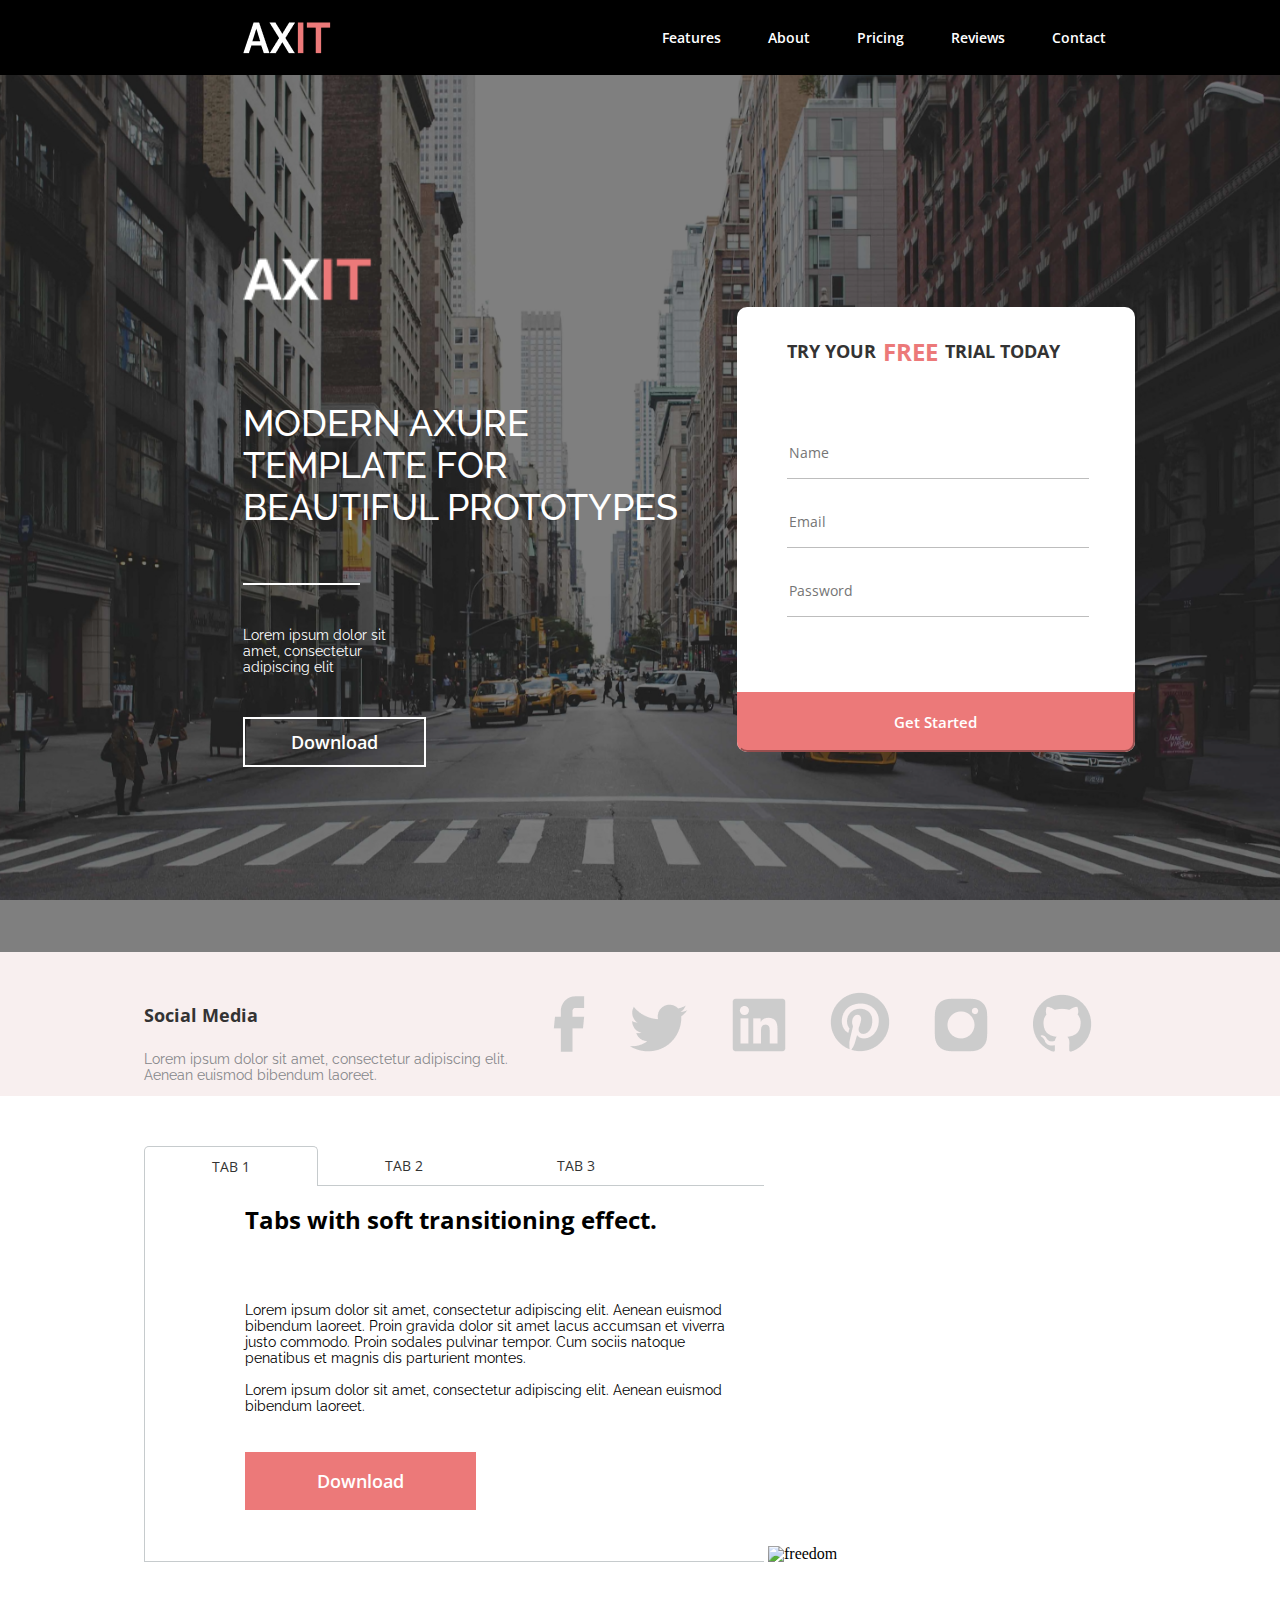
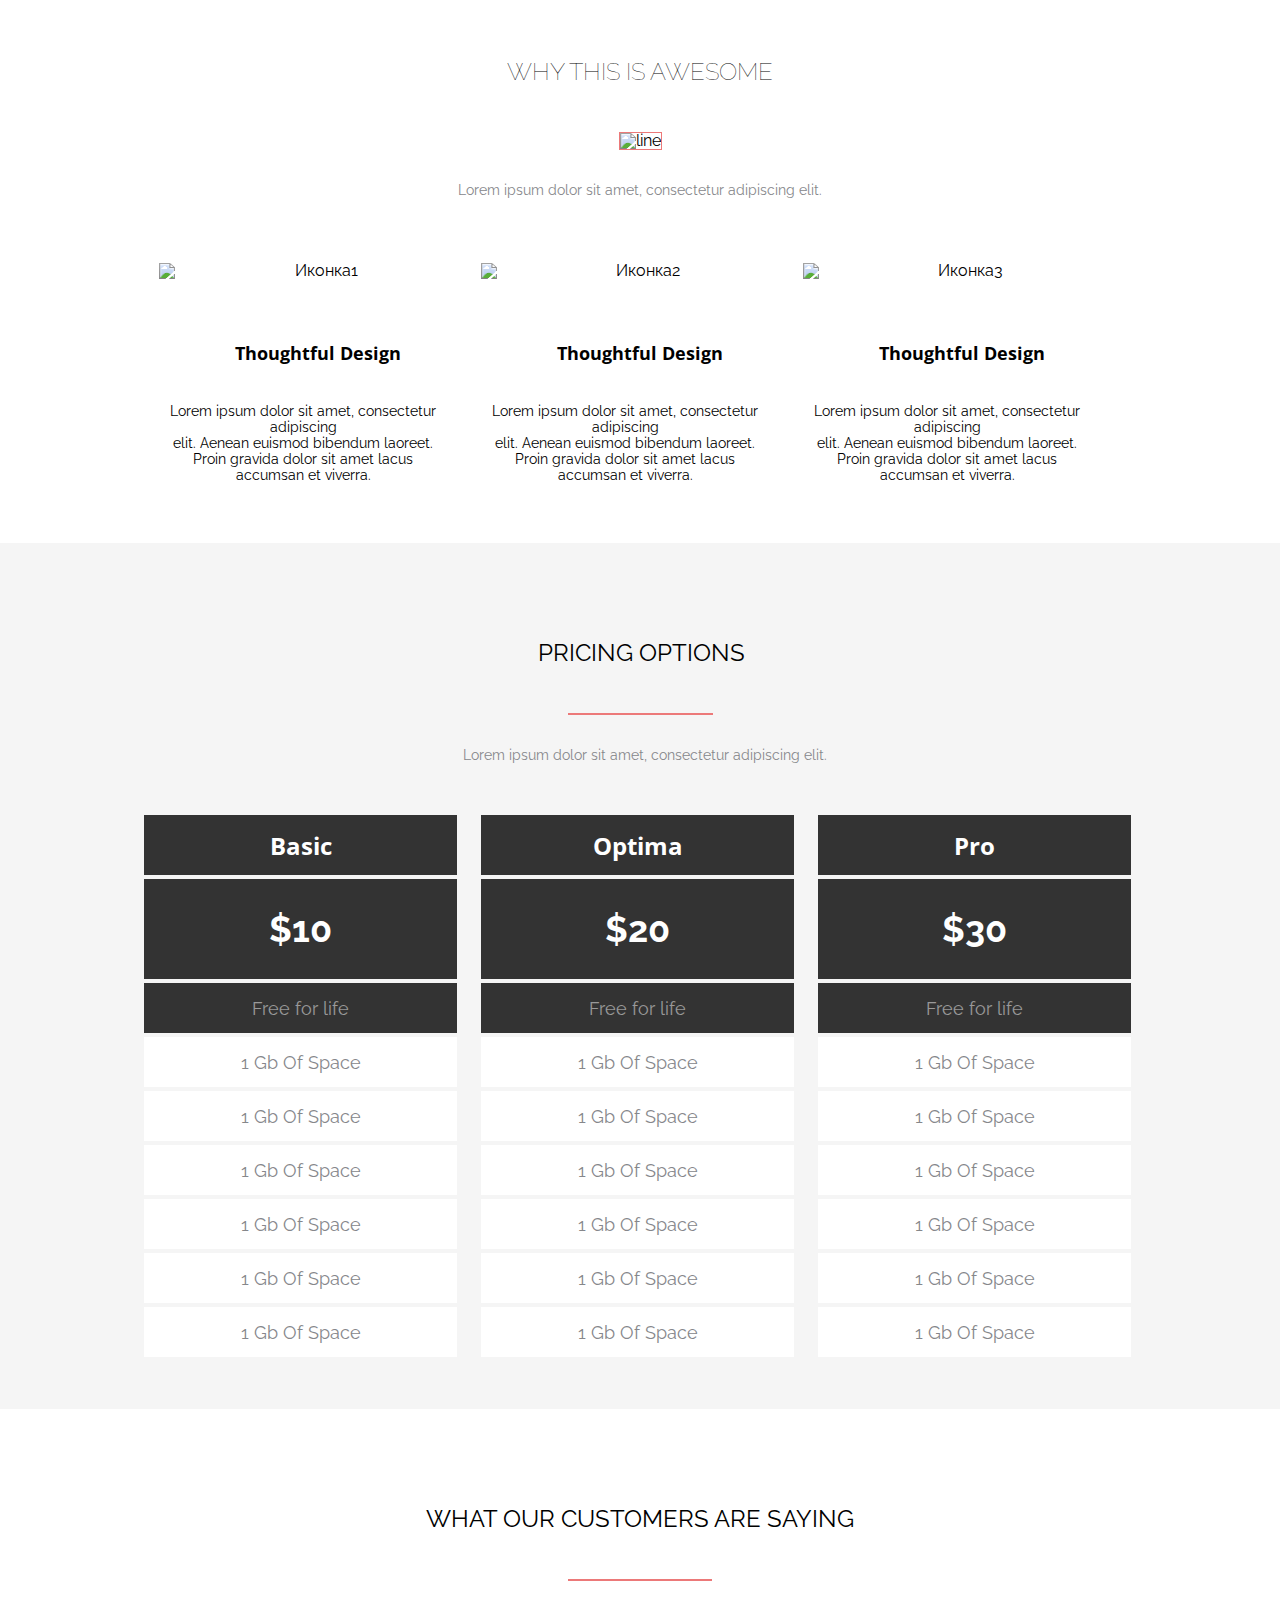
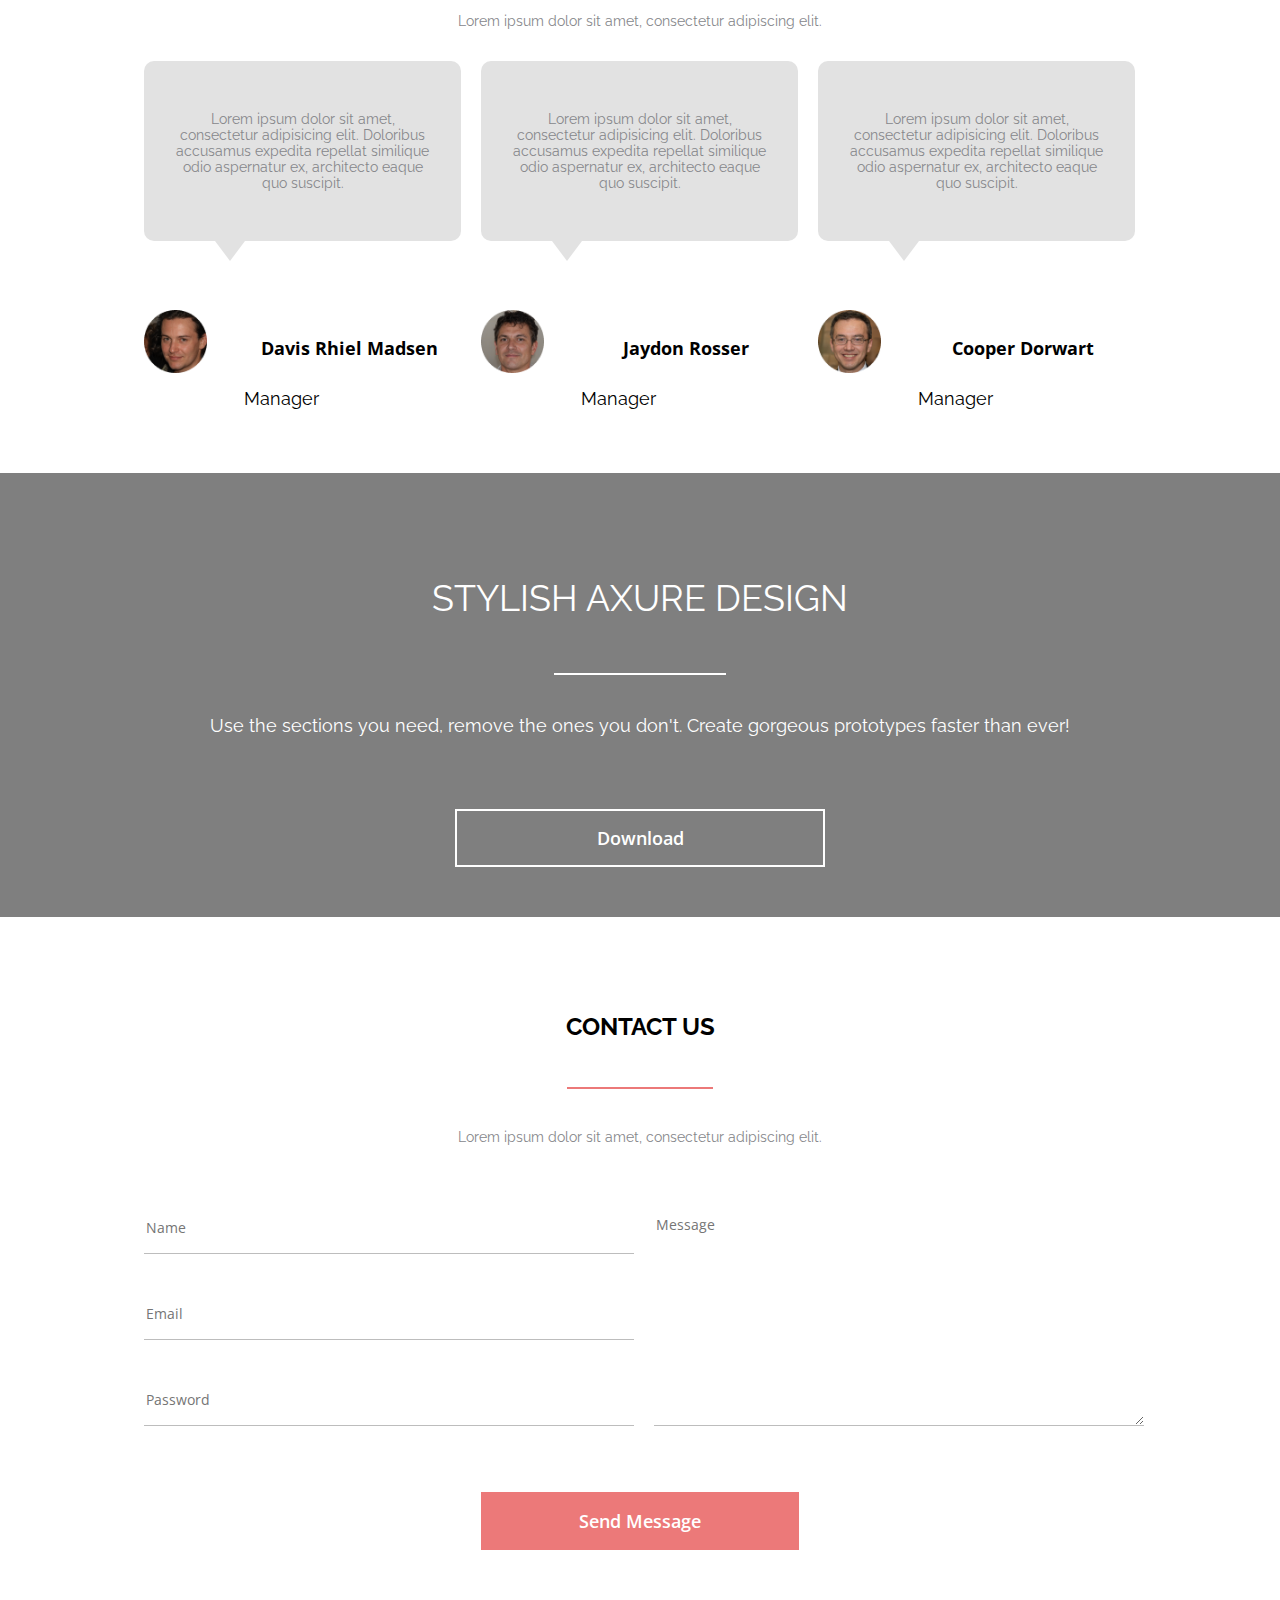
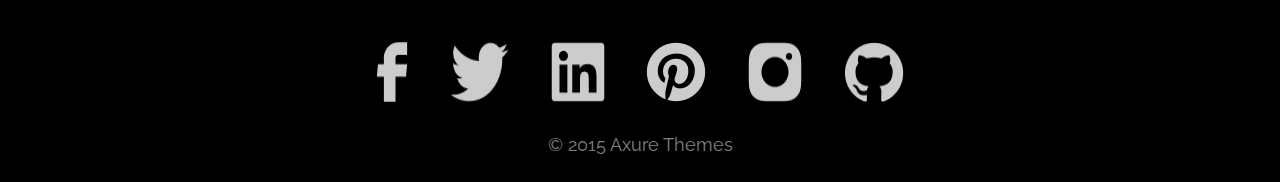
==== commit 02865b64: "final correction" ====
--- a/index.html
+++ b/index.html
@@ -323,7 +323,7 @@
                             Manager
                         </h4>
                     </div>
-                    <div class="Ellipse">
+                    <div class="ellipse">
                         <img class="ellipse-img" src="img/Ellipse 1.png" alt="">
                         <img class="ellipse-img" src="img/Ellipse 2.png" alt="">
                         <img class="ellipse-img" src="img/Ellipse 1.png" alt="">
--- a/style/style_header.css
+++ b/style/style_header.css
@@ -1,5 +1,3 @@
-
-
 .header{
   width: 100%;
   background: #000000;
@@ -42,6 +40,9 @@
   .header__img-logo{
     margin-right: 235px;
   }
+  .header__text{
+    margin-right: auto;
+  }
 }
 
 @media screen and (max-width:1045px){
@@ -54,6 +55,11 @@
   }
 }
 @media screen and (max-width:830px){
+  .header__text{
+    margin: 0;
+    height: 0;
+    width: 0;
+  }
   .header__text-link{
     display: none;
   }
@@ -70,5 +76,4 @@
     display: inline-block;
     margin-left: auto;
   }
-}
-
+}--- a/style/style_awesome.css
+++ b/style/style_awesome.css
@@ -79,7 +79,7 @@
   color: #000000;
 }
 
-@media screen and (max-width:1075px){
+@media screen and (max-width:1530px){
     .awesome-content{
         width: 992px;
     }
--- a/style/style_axit.css
+++ b/style/style_axit.css
@@ -1,460 +1,456 @@
 .axit{
-    width: 100%;
-    background: url(../img/image.png);
-    background-repeat: no-repeat;
-    background-position: center center;
-    background-attachment: fixed;
-    -webkit-background-size: cover;
-    -moz-background-size: cover;
-    -o-background-size: cover;
-    background-size: cover;
-  }
+  width: 100%;
+  background: url(../img/image.png);
+  background-repeat: no-repeat;
+  background-position: center center;
+  background-attachment: fixed;
+  -webkit-background-size: cover;
+  -moz-background-size: cover;
+  -o-background-size: cover;
+  background-size: cover;
+}
+.axit__back{
+  width: 100%;
+  padding-top: 231px;
+  background-color: rgba(0, 0, 0, 0.5);
+}
+.axit__content{
+  width: 1510px;
+  margin: 0 auto;
+}
+.axit__block-text{
+  margin-left: 170px;
+  display: inline-block;
+  width: 700px;
+}
+.axit__img-logo{
+  width: 270px;
+  height: 100px;
+  margin-bottom: 73px;
+  margin-right: 598px;
+  display: flex;
+}
+.axit__text-title{
+  margin-right: 30px;
+  font-family: 'Raleway';
+  font-style: normal;
+  font-weight: 500;
+  font-size: 48px;
+  line-height: 56px;
+  align-items: center;
+  text-transform: uppercase;
+  color: #FFFFFF;
+  margin-right: 670px;
+  margin-bottom: 55px;
+  display: flex;
+  width: 670px;
+}
+.axit__img-separator{
+  margin-bottom: 42px;
+  width: 170px;
+  height: 0px;
+  border: 1px solid #FFFFFF;
+  display: flex;
+}
+.axit__text{
+  font-family: 'Raleway';
+  font-style: normal;
+  font-weight: 400;
+  font-size: 18px;
+  line-height: 21px;
+  display: flex;
+  align-items: center;
+  color: #FFFFFF;
+  width: 270px;
+  margin-bottom: 42px;
+  display: flex;
+}
+.axit__button{
+  font-family: 'Open Sans';
+  font-style: normal;
+  font-weight: 600;
+  font-size: 18px;
+  line-height: 25px;
+  /* display: flex; */
+  align-items: center;
+  text-align: center;
+  text-transform: capitalize;
+  color: #FFFFFF;
+  background: none;
+  border: 2px solid #FFFFFF;
+  cursor: pointer;
+  transition: all .3s;  
+  margin-bottom: 185px;
+  height: 58px;
+  width: 270px;
+}
+.axit__button:hover{
+  color: #EC7979;
+  border: 2px solid #EC7979;
+  
+}
+
+
+.axit__form-block{
+  display: inline-block;
+  width: 470px;
+  background: #FFFFFF;
+  border-radius: 10px;
+  vertical-align: top;
+}
+.form-title{
+  font-family: 'Open Sans';
+  font-style: normal;
+  font-weight: 700;
+  font-size: 24px;
+  line-height: 33px;
+  display: flex;
+  align-items: center;
+  text-align: center;
+  text-transform: uppercase;
+  color: #333333;
+  height: 90px;
+  width: 367px;
+  left: 53px;
+  top: 0px;
+  border-radius: nullpx;
+  margin-left: 53px;
+  margin-right: 50px;
+  margin-bottom: 45px;
+
+}
+.form-title-pink{
+  font-family: 'Open Sans';
+  font-style: normal;
+  font-weight: 700;
+  font-size: 24px;
+  line-height: 33px;
+  display: flex;
+  align-items: center;
+  text-align: center;
+  text-transform: uppercase;
+  color: #EC7979;
+  margin-right: 7px;
+  margin-left: 7px;
+}
+.axit__form-input{
+  width: 370px;
+  margin-right: 50px;
+  margin-left: 50px;
+  border: none;
+  border-bottom: 1px solid #BDBDBD;
+  outline: none;
+  padding-bottom: 16px;
+  padding-top: 33px;
+  font-family: 'Open Sans';
+  font-style: normal;
+  font-weight: 400;
+  font-size: 14px;
+  line-height: 19px;
+  color: #BDBDBD;
+}
+.axit__form-input-name{
+  width: 370px;
+  margin-right: 50px;
+  margin-left: 50px;
+  border: none;
+  border-bottom: 1px solid #BDBDBD;
+  outline: none;
+  padding-bottom: 16px;
+  font-family: 'Open Sans';
+  font-style: normal;
+  font-weight: 400;
+  font-size: 14px;
+  line-height: 19px;
+  color: #BDBDBD;
+
+}
+.axit__form-button{
+  width: 470px;
+  height: 60px;
+  margin-top: 75px;
+  font-family: 'Open Sans';
+  font-style: normal;
+  font-weight: 600;
+  font-size: 15px;
+  line-height: 20px;
+  align-items: center;
+  text-align: center;
+  color: #FFFFFF;
+  background: #EC7979;
+  border-radius: 0px 0px 10px 10px;
+  border-color: #EC7979;
+  cursor: pointer;
+  transition: all .3s; 
+}
+.axit__form-button:hover{
+  background: #AB4949;
+ border-radius: 0px 0px 10px 10px;
+ border-color:#AB4949;
+}
+
+.axit__social{
+  width: 100%;
+  background: #F8EFEF;
+}
+.axit__social-content{
+  width: 1510px;
+  margin: 0 auto;
+}
+.axit__social-content-text{
+  display: inline-block;
+  width: 500px;
+  margin-left: 170px;
+}
+.axit__social-text-title{
+  font-family: 'Open Sans';
+  font-style: normal;
+  font-weight: 700;
+  font-size: 24px;
+  line-height: 33px;
+  display: flex;
+  align-items: center;
+  text-transform: capitalize;
+  color: #333333;
+  width: 470px;
+  height: 60px;
+  margin-right: 50px;
+  margin-bottom: 18px;
+}
+.axit__social-text{
+  font-family: 'Raleway';
+  font-style: normal;
+  font-weight: 400;
+  font-size: 18px;
+  line-height: 21px;
+  display: flex;
+  align-items: center;
+  color: #86878B;
+  width: 470px;
+  margin-bottom: 18px;
+  margin-right: 50px;
+}
+.axit__social-content-img{
+  display: inline;
+}
+.axit__social-img{
+  display: inline;
+  margin-bottom: 44px;
+  margin-top: 40px;
+  cursor: pointer;
+  vertical-align: bottom;
+  margin-right: 45px;
+}
+.axit__social-img-facebook{
+  margin-right: 55px;
+  display: inline;
+  margin-bottom: 44px;
+  margin-top: 40px;
+  cursor: pointer;
+  vertical-align: bottom;
+}
+
+
+@media screen and (max-width:1530px){
   .axit__back{
-    width: 100%;
-    padding-top: 231px;
-    background-color: rgba(0, 0, 0, 0.5);
+    padding-top: 154px;
   }
   .axit__content{
-    width: 1510px;
+    width: 1025px;
     margin: 0 auto;
   }
   .axit__block-text{
-    margin-left: 170px;
-    display: inline-block;
-    width: 700px;
-  }
-  .axit__img-logo{
-    width: 270px;
-    height: 100px;
-    margin-bottom: 73px;
-    margin-right: 598px;
-    display: flex;
+    margin-left: 115px;
+    width: 454px;
   }
   .axit__text-title{
-    margin-right: 30px;
-    font-family: 'Raleway';
-    font-style: normal;
-    font-weight: 500;
-    font-size: 48px;
-    line-height: 56px;
-    align-items: center;
-    text-transform: uppercase;
-    color: #FFFFFF;
-    margin-right: 670px;
-    margin-bottom: 55px;
-    display: flex;
-    width: 670px;
-  }
-  .axit__img-separator{
-    margin-bottom: 42px;
-    width: 170px;
-    height: 0px;
-    border: 1px solid #FFFFFF;
-    display: flex;
-  }
-  .axit__text{
-    font-family: 'Raleway';
-    font-style: normal;
-    font-weight: 400;
-    font-size: 18px;
-    line-height: 21px;
-    display: flex;
-    align-items: center;
-    color: #FFFFFF;
-    width: 270px;
-    margin-bottom: 42px;
-    display: flex;
-  }
-  .axit__button{
-    font-family: 'Open Sans';
-    font-style: normal;
-    font-weight: 600;
-    font-size: 18px;
-    line-height: 25px;
-    /* display: flex; */
-    align-items: center;
-    text-align: center;
-    text-transform: capitalize;
-    color: #FFFFFF;
-    background: none;
-    border: 2px solid #FFFFFF;
-    cursor: pointer;
-    transition: all .3s;  
-    margin-bottom: 185px;
-    height: 58px;
-    width: 270px;
-  }
-  .axit__button:hover{
-    color: #EC7979;
-    border: 2px solid #EC7979;
-    
-  }
-  
-  
-  .axit__form-block{
-    display: inline-block;
-    width: 470px;
-    background: #FFFFFF;
-    border-radius: 10px;
-    vertical-align: top;
-  }
-  .form-title{
-    font-family: 'Open Sans';
-    font-style: normal;
-    font-weight: 700;
-    font-size: 24px;
-    line-height: 33px;
-    display: flex;
-    align-items: center;
-    text-align: center;
-    text-transform: uppercase;
-    color: #333333;
-    height: 90px;
-    width: 367px;
-    left: 53px;
-    top: 0px;
-    border-radius: nullpx;
-    margin-left: 53px;
-    margin-right: 50px;
-    margin-bottom: 45px;
-  
-  }
-  .form-title-pink{
-    font-family: 'Open Sans';
-    font-style: normal;
-    font-weight: 700;
-    font-size: 24px;
-    line-height: 33px;
-    display: flex;
-    align-items: center;
-    text-align: center;
-    text-transform: uppercase;
-    color: #EC7979;
-    margin-right: 7px;
-    margin-left: 7px;
-  }
-  .axit__form-input{
-    width: 370px;
-    margin-right: 50px;
-    margin-left: 50px;
-    border: none;
-    border-bottom: 1px solid #BDBDBD;
-    outline: none;
-    padding-bottom: 16px;
-    padding-top: 33px;
-    font-family: 'Open Sans';
-    font-style: normal;
-    font-weight: 400;
-    font-size: 14px;
-    line-height: 19px;
-    color: #BDBDBD;
-  }
-  .axit__form-input-name{
-    width: 370px;
-    margin-right: 50px;
-    margin-left: 50px;
-    border: none;
-    border-bottom: 1px solid #BDBDBD;
-    outline: none;
-    padding-bottom: 16px;
-    font-family: 'Open Sans';
-    font-style: normal;
-    font-weight: 400;
-    font-size: 14px;
-    line-height: 19px;
-    color: #BDBDBD;
-  
-  }
-  .axit__form-button{
-    width: 470px;
-    height: 60px;
-    margin-top: 75px;
-    font-family: 'Open Sans';
-    font-style: normal;
-    font-weight: 600;
-    font-size: 15px;
-    line-height: 20px;
-    align-items: center;
-    text-align: center;
-    color: #FFFFFF;
-    background: #EC7979;
-    border-radius: 0px 0px 10px 10px;
-    border-color: #EC7979;
-    cursor: pointer;
-    transition: all .3s; 
-  }
-  .axit__form-button:hover{
-    background: #AB4949;
-   border-radius: 0px 0px 10px 10px;
-   border-color:#AB4949;
-  }
-  
-  .axit__social{
-    width: 100%;
-    background: #F8EFEF;
-  }
-  .axit__social-content{
-    width: 1510px;
-    margin: 0 auto;
-  }
-  .axit__social-content-text{
-    display: inline-block;
-    width: 500px;
-    margin-left: 170px;
-  }
-  .axit__social-text-title{
-    font-family: 'Open Sans';
-    font-style: normal;
-    font-weight: 700;
-    font-size: 24px;
-    line-height: 33px;
-    display: flex;
-    align-items: center;
-    text-transform: capitalize;
-    color: #333333;
-    width: 470px;
-    height: 60px;
-    margin-right: 50px;
-    margin-bottom: 18px;
-  }
-  .axit__social-text{
-    font-family: 'Raleway';
-    font-style: normal;
-    font-weight: 400;
-    font-size: 18px;
-    line-height: 21px;
-    display: flex;
-    align-items: center;
-    color: #86878B;
-    width: 470px;
-    margin-bottom: 18px;
-    margin-right: 50px;
-  }
-  .axit__social-content-img{
-    display: inline;
-  }
-  .axit__social-img{
-    display: inline;
-    margin-bottom: 44px;
-    margin-top: 40px;
-    cursor: pointer;
-    vertical-align: bottom;
-    margin-right: 45px;
-  }
-  .axit__social-img-facebook{
-    margin-right: 55px;
-    display: inline;
-    margin-bottom: 44px;
-    margin-top: 40px;
-    cursor: pointer;
-    vertical-align: bottom;
-  }
-
-
-  @media screen and (max-width:1530px){
-    .axit__back{
-      padding-top: 154px;
-    }
-    .axit__content{
-      width: 1025px;
-      margin: 0 auto;
-    }
-    .axit__block-text{
-      margin-left: 115px;
-      width: 454px;
-    }
-    .axit__text-title{
-      width: 454px;
-      font-size: 36px;
-      line-height: 42px;
-      
-    }
-    .axit__img-separator{
-      width: 115px;
-    }
-    .axit__text{
-      font-size: 14px;
-      line-height: 16px;
-      width: 183px;
-    }
-    .axit__button{
-      height: 50px;
-      width: 183px;
-    }
-    .axit__form-block{
-      width: 398px;
-      margin-left: 36px;
-      vertical-align: text-bottom;
-    }
-    .form-title{
-      font-size: 18px;
-      line-height: 25px;
-      margin-left: 50px;
-      margin-right: 50px;
-    }
-    .axit__form-input{
-      width: 298px;
-    }
-    .axit__form-input-name{
-      width: 298px;
-    }
-    .axit__form-button{
-      width: 398px;
-    }
-    .axit__social-content{
-      width: 1025px;
-      margin: 0 auto;
-    }
-    .axit__social-content-text{
-      width: 405px;
-      margin-left: 16px;
-    }
-    .axit__social-text-title{
-      font-size: 18px;
-      line-height: 25px;
-      width: 405px;
-      height: 45px;
-      margin-right: 38px;
-      margin-bottom: 13px;
-    }
-    .axit__social-text{
-      font-size: 14px;
-      line-height: 16px;
-      width: 405px;
-      margin-bottom: 13px;
-      margin-right: 38px;
-    }
-    .axit__social-content-img{
-      flex-direction: row;
-      flex-wrap: nowrap;
-      align-items: center;
-    }
-    .axit__social-img{
-      margin-right: 40px;
-      
-    }
-    .axit__social-img-facebook{
-      margin-right: 40px;
-    }
-  }
-  @media screen and (max-width:1045px){
-    .axit__back{
-      padding-top: 84px;
-      padding-bottom: 50px;
-    }
-    .axit__content{
-      width: 320px;
-    }
-    .axit__block-text{
-      margin-left: 16px;
-      margin-right: 16px;
-      display: inline-block;
-      width: 288px;
-  }
-  .axit__img-logo{
-    display: none;
-  }
-  .axit__text-title{
+    width: 454px;
     font-size: 36px;
     line-height: 42px;
-    width: 288px;
-    margin-bottom: 44px;
-    text-align: center;
     
   }
   .axit__img-separator{
-    width: 134px;
-    margin: 0 auto;
+    width: 115px;
   }
   .axit__text{
     font-size: 14px;
     line-height: 16px;
-    width: 288px;
-    text-align: center;
-    margin-top: 42px;
+    width: 183px;
   }
   .axit__button{
     height: 50px;
-    width: 288px;
-    margin-bottom: 56px;
+    width: 183px;
   }
   .axit__form-block{
-    width: 288px;
+    width: 398px;
+    margin-left: 36px;
+    vertical-align: text-bottom;
+  }
+  .form-title{
+    font-size: 18px;
+    line-height: 25px;
+    margin-left: 50px;
+    margin-right: 50px;
+  }
+  .axit__form-input{
+    width: 298px;
+  }
+  .axit__form-input-name{
+    width: 298px;
+  }
+  .axit__form-button{
+    width: 398px;
+  }
+  .axit__social-content{
+    width: 1025px;
+    margin: 0 auto;
+  }
+  .axit__social-content-text{
+    width: 405px;
     margin-left: 16px;
-    margin-right: 16px;
-  }
-  .form-title{
-    font-size: 14px;
-    line-height: 19px;
-    margin: 0;
-    width: 288px;
-    height: 90px;
-    display: flex;
-    justify-content: center;
-  }
-  .form-title-pink{
-    font-size: 14px;
-    line-height: 19px;
-  }
-  .axit__form{
-    height: 286px;
-  }
-  .axit__form-input{
-    width: 240px;
-    margin-left: 24px;
-    margin-right: 24px;
-  }
-  .axit__form-input-name{
-    width: 240px;
-    margin-left: 24px;
-    margin-right: 24px;
-  }
-  .axit__form-button{
-    width: 288px;
-    margin-top: 51px;
-    margin-bottom: 50px;
-  }
-
-  .axit__social-content{
-    width: 320px;
-    margin: 0 auto;
-  }
-  .axit__social-content-text{
-    width: 287px;
-    margin-left: 16px;
-    margin-right: 16px;
   }
   .axit__social-text-title{
     font-size: 18px;
     line-height: 25px;
+    width: 405px;
     height: 45px;
-    display: flex;
-    justify-content: center;
+    margin-right: 38px;
     margin-bottom: 13px;
-    width: 287px;
   }
   .axit__social-text{
     font-size: 14px;
     line-height: 16px;
+    width: 405px;
     margin-bottom: 13px;
-    display: flex;
-    justify-content: center;
-    text-align: center;
-    width: 271px;
-  }
-  /* .axit__social-content-img{
+    margin-right: 38px;
+  }
+  .axit__social-content-img{
     flex-direction: row;
     flex-wrap: nowrap;
     align-items: center;
-  } */
+  }
   .axit__social-img{
-    margin: 0 0 46px 23px;
-    height: 20px;width: 20px;
+    margin-right: 40px;
+    
   }
   .axit__social-img-facebook{
-    margin: 0 0 46px 28px;
-    height: 21px;
-    width: 11px;
-
-  }
+    margin-right: 40px;
+  }
+}
+@media screen and (max-width:1045px){
+  .axit__back{
+    padding-top: 84px;
+    padding-bottom: 50px;
+  }
+  .axit__content{
+    width: 320px;
+  }
+  .axit__block-text{
+    margin-left: 16px;
+    margin-right: 16px;
+    display: inline-block;
+    width: 288px;
+}
+.axit__img-logo{
+  display: none;
+}
+.axit__text-title{
+  font-size: 36px;
+  line-height: 42px;
+  width: 288px;
+  margin-bottom: 44px;
+  text-align: center;
+  
+}
+.axit__img-separator{
+  width: 134px;
+  margin: 0 auto;
+}
+.axit__text{
+  font-size: 14px;
+  line-height: 16px;
+  width: 288px;
+  text-align: center;
+  margin-top: 42px;
+}
+.axit__button{
+  height: 50px;
+  width: 288px;
+  margin-bottom: 56px;
+}
+.axit__form-block{
+  width: 288px;
+  margin-left: 16px;
+  margin-right: 16px;
+}
+.form-title{
+  font-size: 14px;
+  line-height: 19px;
+  margin: 0;
+  width: 288px;
+  height: 90px;
+  display: flex;
+  justify-content: center;
+}
+.form-title-pink{
+  font-size: 14px;
+  line-height: 19px;
+}
+.axit__form{
+  height: 286px;
+}
+.axit__form-input{
+  width: 240px;
+  margin-left: 24px;
+  margin-right: 24px;
+}
+.axit__form-input-name{
+  width: 240px;
+  margin-left: 24px;
+  margin-right: 24px;
+}
+.axit__form-button{
+  width: 288px;
+  margin-top: 51px;
+  margin-bottom: 50px;
+}
+
+.axit__social-content{
+  width: 320px;
+  margin: 0 auto;
+}
+.axit__social-content-text{
+  width: 287px;
+  margin-left: 16px;
+  margin-right: 16px;
+}
+.axit__social-text-title{
+  font-size: 18px;
+  line-height: 25px;
+  height: 45px;
+  display: flex;
+  justify-content: center;
+  margin-bottom: 13px;
+  width: 287px;
+}
+.axit__social-text{
+  font-size: 14px;
+  line-height: 16px;
+  margin-bottom: 13px;
+  display: flex;
+  justify-content: center;
+  text-align: center;
+  width: 271px;
+}
+
+.axit__social-img{
+  margin: 0 0 46px 23px;
+  height: 20px;width: 20px;
+}
+.axit__social-img-facebook{
+  margin: 0 0 46px 28px;
+  height: 21px;
+  width: 11px;
+
+}
 }--- a/style/style_tabs.css
+++ b/style/style_tabs.css
@@ -1,208 +1,208 @@
 .tabs{
-    max-width: 1182px;
+  max-width: 1182px;
+  margin: 0 auto;
+}
+.tabs__content{
+  display: inline-block;
+}
+
+.tabs__content-tab{
+  /* width: 38px; */
+  height: 19px;
+  font-family: 'Open Sans';
+  font-style: normal;
+  font-weight: 400;
+  font-size: 14px;
+  line-height: 19px;
+  display: flex;
+  align-items: center;
+  text-align: center;
+  text-transform: uppercase;
+  color: #333333;
+  margin-top: 100px;
+  
+}
+.tab{
+  padding: 10px 82px 10px 82px;
+  border-bottom: 1px solid #C6CBCD;
+}
+.tab__border-first{
+  border-top: 1px solid #C6CBCD;
+  border-left: 1px solid #C6CBCD;
+  border-right:1px solid #C6CBCD;
+  padding: 10px 82px 10px 82px;
+}
+.tab__border-first { border-radius: 5px 5px 0 0; }
+.tab__border-second{
+  border-bottom: 1px solid #C6CBCD;
+  padding: 10px 178px 10px 82px;
+}
+
+.tabs__content-in{
+  height: 509px;
+  border-left: 1px solid #C6CBCD;
+  border-bottom: 1px solid #C6CBCD;
+  /* display: inline-block; */
+}
+.tabs__content-title-text{
+  font-family: 'Open Sans';
+  font-style: normal;
+  font-weight: 700;
+  font-size: 30px;
+  line-height: 41px;
+  display: flex;
+  align-items: center;
+  color: #000000;
+  height: 124px;
+  width: 570px;
+  margin-left: 100px;
+  margin-bottom: 27px;
+  margin-right: 30px;
+}
+.tabs__content-text-lorem{
+  font-family: 'Raleway';
+  font-style: normal;
+  font-weight: 400;
+  font-size: 18px;
+  line-height: 21px;
+  display: flex;
+  align-items: center;
+  color: #000000;
+  /* height: 210px; */
+  width: 570px;
+  margin-left: 100px;
+  margin-bottom: 27px;
+}
+.tabs__button{
+  font-family: 'Open Sans';
+  font-style: normal;
+  font-weight: 600;
+  font-size: 18px;
+  line-height: 25px;
+  align-items: center;
+  text-align: center;
+  text-transform: capitalize;
+  color: #FFFFFF;
+  background: #EC7979;
+  border: none;
+  margin-left: 100px;
+  margin-bottom: 54px;
+  height: 58px;
+  width: 270px;
+  cursor: pointer;
+  transition: all .3s;  
+  }
+.tabs__button:hover{
+  background: #AB4949;
+  }
+.tabs__content-img-block{
+  display: inline;
+  }
+.tabs__content-img{
+  display: inline;
+  vertical-align: bottom;
+  width: 470px;
+ }
+
+ @media screen and (max-width:1530px){
+  .tabs{
+    max-width: 992px;
     margin: 0 auto;
   }
+  .tabs__content-tab{
+    margin-top: 60px;
+  }
+  .tab{
+    padding: 10px 67px;
+  }
+  .tab__border-first{
+    padding: 10px 67px;
+  }
+  .tab__border-second{
+    padding: 10px 169px 10px 67px;
+  }
+  .tabs__content-in{
+    height: 386px;
+  }
+  .tabs__content-title-text{
+    font-size: 24px;
+    line-height: 33px;
+    height: 89px;
+    width: 482px;
+    margin-bottom: 38px;
+    margin-right: 26px;
+  }
+  .tabs__content-text-lorem{
+    font-size: 14px;
+    line-height: 16px;
+    width: 482px;
+    margin-left: 100px;
+    margin-bottom: 38px;
+  }
+  .tabs__button{
+    margin-bottom: 50px;
+    height: 58px;
+    width: 231px;
+    }
+    .tabs__content-img{
+      width: 370px;
+      height: 377px;
+     }
+}
+@media screen and (max-width:1045px){
+  .tabs{
+    max-width: 320px;
+    margin: 0 auto;
+  }
   .tabs__content{
-    display: inline-block;
-  }
-  
+    width: 288px;
+    margin-left: 16px;
+    margin-right: 16px;
+  }
   .tabs__content-tab{
-    /* width: 38px; */
-    height: 19px;
-    font-family: 'Open Sans';
-    font-style: normal;
-    font-weight: 400;
-    font-size: 14px;
-    line-height: 19px;
+    margin-top: 51px;
+  }
+  .tab{
+    padding: 10px 32px;
+    
+  }
+  .tab__border-first{
+    padding: 10px 32px;
+  }
+  .tab__border-second{
+    padding: 10px 42px 10px 32px;
+  }
+  .tabs__content-in{
+    height: 431px;
+    border-left: 1px solid #C6CBCD;
+     border-right: 1px solid #C6CBCD;
+  }
+  .tabs__content-title-text{
+    font-size: 18px;
+    line-height: 25px;
+    height: 112px;
+    width: 242px;
+    margin: 20px 22px 29px 22px;
     display: flex;
+    justify-content: center;
     align-items: center;
     text-align: center;
-    text-transform: uppercase;
-    color: #333333;
-    margin-top: 100px;
-    
-  }
-  .tab{
-    padding: 10px 82px 10px 82px;
-    border-bottom: 1px solid #C6CBCD;
-  }
-  .tab__border-first{
-    border-top: 1px solid #C6CBCD;
-    border-left: 1px solid #C6CBCD;
-    border-right:1px solid #C6CBCD;
-    padding: 10px 82px 10px 82px;
-  }
-  .tab__border-first { border-radius: 5px 5px 0 0; }
-  .tab__border-second{
-    border-bottom: 1px solid #C6CBCD;
-    padding: 10px 178px 10px 82px;
-  }
-  
-  .tabs__content-in{
-    height: 509px;
-    border-left: 1px solid #C6CBCD;
-    border-bottom: 1px solid #C6CBCD;
-    /* display: inline-block; */
-  }
-  .tabs__content-title-text{
-    font-family: 'Open Sans';
-    font-style: normal;
-    font-weight: 700;
-    font-size: 30px;
-    line-height: 41px;
+  }
+  .tabs__content-text-lorem{
+    font-size: 13px;
+    line-height: 15px;
+    width: 242px;
+    margin: 0 22px 29px 22px;
     display: flex;
-    align-items: center;
-    color: #000000;
-    height: 124px;
-    width: 570px;
-    margin-left: 100px;
-    margin-bottom: 27px;
-    margin-right: 30px;
-  }
-  .tabs__content-text-lorem{
-    font-family: 'Raleway';
-    font-style: normal;
-    font-weight: 400;
-    font-size: 18px;
-    line-height: 21px;
-    display: flex;
-    align-items: center;
-    color: #000000;
-    /* height: 210px; */
-    width: 570px;
-    margin-left: 100px;
-    margin-bottom: 27px;
+    text-align: center;
+    justify-content: center;
   }
   .tabs__button{
-    font-family: 'Open Sans';
-    font-style: normal;
-    font-weight: 600;
-    font-size: 18px;
-    line-height: 25px;
-    align-items: center;
-    text-align: center;
-    text-transform: capitalize;
-    color: #FFFFFF;
-    background: #EC7979;
-    border: none;
-    margin-left: 100px;
-    margin-bottom: 54px;
-    height: 58px;
-    width: 270px;
-    cursor: pointer;
-    transition: all .3s;  
+    margin: 0 22px;
+    height: 50px;
+    width: 242px;
     }
-  .tabs__button:hover{
-    background: #AB4949;
-    }
-  .tabs__content-img-block{
-    display: inline;
-    }
-  .tabs__content-img{
-    display: inline;
-    vertical-align: bottom;
-    width: 470px;
-   }
-
-   @media screen and (max-width:1530px){
-    .tabs{
-      max-width: 992px;
-      margin: 0 auto;
-    }
-    .tabs__content-tab{
-      margin-top: 60px;
-    }
-    .tab{
-      padding: 10px 67px;
-    }
-    .tab__border-first{
-      padding: 10px 67px;
-    }
-    .tab__border-second{
-      padding: 10px 169px 10px 67px;
-    }
-    .tabs__content-in{
-      height: 386px;
-    }
-    .tabs__content-title-text{
-      font-size: 24px;
-      line-height: 33px;
-      height: 89px;
-      width: 482px;
-      margin-bottom: 38px;
-      margin-right: 26px;
-    }
-    .tabs__content-text-lorem{
-      font-size: 14px;
-      line-height: 16px;
-      width: 482px;
-      margin-left: 100px;
-      margin-bottom: 38px;
-    }
-    .tabs__button{
-      margin-bottom: 50px;
-      height: 58px;
-      width: 231px;
-      }
-      .tabs__content-img{
-        width: 370px;
-        height: 377px;
-       }
-  }
-  @media screen and (max-width:1045px){
-    .tabs{
-      max-width: 320px;
-      margin: 0 auto;
-    }
-    .tabs__content{
-      width: 288px;
-      margin-left: 16px;
-      margin-right: 16px;
-    }
-    .tabs__content-tab{
-      margin-top: 51px;
-    }
-    .tab{
-      padding: 10px 32px;
-      
-    }
-    .tab__border-first{
-      padding: 10px 32px;
-    }
-    .tab__border-second{
-      padding: 10px 42px 10px 32px;
-    }
-    .tabs__content-in{
-      height: 431px;
-      border-left: 1px solid #C6CBCD;
-       border-right: 1px solid #C6CBCD;
-    }
-    .tabs__content-title-text{
-      font-size: 18px;
-      line-height: 25px;
-      height: 112px;
-      width: 242px;
-      margin: 20px 22px 29px 22px;
-      display: flex;
-      justify-content: center;
-      align-items: center;
-      text-align: center;
-    }
-    .tabs__content-text-lorem{
-      font-size: 13px;
-      line-height: 15px;
-      width: 242px;
-      margin: 0 22px 29px 22px;
-      display: flex;
-      text-align: center;
-      justify-content: center;
-    }
-    .tabs__button{
-      margin: 0 22px;
-      height: 50px;
-      width: 242px;
-      }
-      .tabs__content-img{
-        display: none;
-       }
-  }+    .tabs__content-img{
+      display: none;
+     }
+}--- a/style/style_awesome.css
+++ b/style/style_awesome.css
@@ -79,7 +79,7 @@
   color: #000000;
 }
 
-@media screen and (max-width:1075px){
+@media screen and (max-width:1530px){
     .awesome-content{
         width: 992px;
     }
--- a/style/style_pricing.css
+++ b/style/style_pricing.css
@@ -1,283 +1,283 @@
 .pricing-option__block{
+  width: 100%;
+  background: #F5F5F5;
+}
+.price__content{
+  width: 1508px;
+  margin: 0 auto;
+}
+
+.price__content-title{
+  font-family: 'Raleway';
+  font-style: normal;
+  font-weight: 400;
+  font-size: 36px;
+  line-height: 42px;
+  display: flex;
+  align-items: center;
+  text-align: center;
+  justify-content: center;
+  text-transform: uppercase;
+  color: #000000;
+  width: 1170px;
+  height: 150px;
+  margin-top: 50px;
+  margin-left: 170px;
+  margin-right: 170px;
+  
+}
+
+.price__content-separator-img{
+  width: 170px;
+  height: 0px;
+  border: 1px solid #EC7979;
+  margin: auto;
+  text-align: center;
+  display: flex;
+}
+.price__content-text{
+  font-family: 'Raleway';
+  font-style: normal;
+  font-weight: 400;
+  font-size: 18px;
+  line-height: 21px;
+  /* display: flex; */
+  align-items: center;
+  text-align: center;
+  color: #86878B;
+  width: 1170px;
+  height: 21px;
+  margin-top: 40px;
+  margin-left: 170px;
+  margin-right: 170px;
+}
+.pricing-option__block{
+  display: flex;
+}
+.pricing-option__basic{
+ width: 370px;
+ margin-top: 80px;
+ margin-bottom: 50px;
+ margin-left: 170px;
+ margin-right: 30px;
+}
+.pricing-option__optima{
+  width: 370px;
+  margin-top: 80px;
+  margin-bottom: 50px;
+}
+.pricing-option__pro{
+  width: 370px;
+  margin-top: 80px;
+  margin-bottom: 50px;
+  margin-left: 30px;
+  margin-right: 170px;
+}
+.pricing-option__basic:hover {
+  margin-top: 60px;
+  margin-bottom: 70px;
+  box-shadow: 0 0 10px rgba(117, 114, 114, 0.5);
+  cursor: pointer;
+  transition: all .3s;
+}
+.pricing-option__pro:hover{
+  margin-top: 60px;
+  margin-bottom: 70px;
+  box-shadow: 0 0 10px rgba(117, 114, 114, 0.5);
+  cursor: pointer;
+  transition: all .3s;
+}
+.pricing-option__optima:hover{
+  margin-top: 60px;
+  margin-bottom: 70px;
+  box-shadow: 0 0 10px rgba(117, 114, 114, 0.5);
+  cursor: pointer;
+  transition: all .3s;
+}
+
+.pricing-option__title{
+  background: #333333;
+  border: 2px solid #F5F5F5;
+  font-family: 'Open Sans';
+  font-style: normal;
+  font-weight: 700;
+  font-size: 24px;
+  line-height: 33px;
+  display: flex;
+  align-items: center;
+  text-align: center;
+  justify-content: center;
+  text-transform: capitalize;
+  color: #FFFFFF;
+  height: 60px;
+}
+.pricing-option__price{
+  background: #333333;
+  border: 2px solid #F5F5F5;
+  font-family: 'Raleway';
+  font-style: normal;
+  font-weight: 700;
+  font-size: 36px;
+  line-height: 42px;
+  display: flex;
+  align-items: center;
+  text-align: center;
+  justify-content: center;
+  color: #FFFFFF;
+  height: 100px;
+}
+.pricing-option__addition{
+  background: #333333;
+  border: 2px solid #F5F5F5;
+  font-family: 'Raleway';
+  font-style: normal;
+  font-weight: 400;
+  font-size: 18px;
+  line-height: 21px;
+  display: flex;
+  align-items: center;
+  text-align: center;
+  justify-content: center;
+  color: rgba(255, 255, 255, 0.5);
+  height: 50px;
+}
+.pricing-option__text{
+  height: 50px;
+  background: #FFFFFF;
+  border: 2px solid #F5F5F5;
+  font-family: 'Raleway';
+  font-style: normal;
+  font-weight: 400;
+  font-size: 18px;
+  line-height: 21px;
+  display: flex;
+  align-items: center;
+  text-align: center;
+  justify-content: center;
+  text-transform: capitalize;
+  color: #86878B;
+}
+
+@media screen and (max-width:1530px){
+  .pricing-option__block{
     width: 100%;
     background: #F5F5F5;
   }
   .price__content{
-    width: 1508px;
-    margin: 0 auto;
-  }
-  
-  .price__content-title{
-    font-family: 'Raleway';
-    font-style: normal;
-    font-weight: 400;
-    font-size: 36px;
-    line-height: 42px;
-    display: flex;
-    align-items: center;
-    text-align: center;
-    justify-content: center;
-    text-transform: uppercase;
-    color: #000000;
-    width: 1170px;
-    height: 150px;
-    margin-top: 50px;
-    margin-left: 170px;
-    margin-right: 170px;
-    
-  }
-
-  .price__content-separator-img{
-    width: 170px;
-    height: 0px;
-    border: 1px solid #EC7979;
-    margin: auto;
-    text-align: center;
-    display: flex;
-  }
-  .price__content-text{
-    font-family: 'Raleway';
-    font-style: normal;
-    font-weight: 400;
-    font-size: 18px;
-    line-height: 21px;
-    /* display: flex; */
-    align-items: center;
-    text-align: center;
-    color: #86878B;
-    width: 1170px;
-    height: 21px;
-    margin-top: 40px;
-    margin-left: 170px;
-    margin-right: 170px;
-  }
-  .pricing-option__block{
-    display: flex;
-  }
-  .pricing-option__basic{
-   width: 370px;
-   margin-top: 80px;
-   margin-bottom: 50px;
-   margin-left: 170px;
-   margin-right: 30px;
-  }
-  .pricing-option__optima{
-    width: 370px;
-    margin-top: 80px;
-    margin-bottom: 50px;
-  }
-  .pricing-option__pro{
-    width: 370px;
-    margin-top: 80px;
-    margin-bottom: 50px;
-    margin-left: 30px;
-    margin-right: 170px;
-  }
-  .pricing-option__basic:hover {
-    margin-top: 60px;
-    margin-bottom: 70px;
-    box-shadow: 0 0 10px rgba(117, 114, 114, 0.5);
-    cursor: pointer;
-    transition: all .3s;
-  }
-  .pricing-option__pro:hover{
-    margin-top: 60px;
-    margin-bottom: 70px;
-    box-shadow: 0 0 10px rgba(117, 114, 114, 0.5);
-    cursor: pointer;
-    transition: all .3s;
-  }
-  .pricing-option__optima:hover{
-    margin-top: 60px;
-    margin-bottom: 70px;
-    box-shadow: 0 0 10px rgba(117, 114, 114, 0.5);
-    cursor: pointer;
-    transition: all .3s;
-  }
-  
-  .pricing-option__title{
-    background: #333333;
-    border: 2px solid #F5F5F5;
-    font-family: 'Open Sans';
-    font-style: normal;
-    font-weight: 700;
-    font-size: 24px;
-    line-height: 33px;
-    display: flex;
-    align-items: center;
-    text-align: center;
-    justify-content: center;
-    text-transform: capitalize;
-    color: #FFFFFF;
-    height: 60px;
-  }
-  .pricing-option__price{
-    background: #333333;
-    border: 2px solid #F5F5F5;
-    font-family: 'Raleway';
-    font-style: normal;
-    font-weight: 700;
-    font-size: 36px;
-    line-height: 42px;
-    display: flex;
-    align-items: center;
-    text-align: center;
-    justify-content: center;
-    color: #FFFFFF;
-    height: 100px;
-  }
-  .pricing-option__addition{
-    background: #333333;
-    border: 2px solid #F5F5F5;
-    font-family: 'Raleway';
-    font-style: normal;
-    font-weight: 400;
-    font-size: 18px;
-    line-height: 21px;
-    display: flex;
-    align-items: center;
-    text-align: center;
-    justify-content: center;
-    color: rgba(255, 255, 255, 0.5);
-    height: 50px;
-  }
-  .pricing-option__text{
-    height: 50px;
-    background: #FFFFFF;
-    border: 2px solid #F5F5F5;
-    font-family: 'Raleway';
-    font-style: normal;
-    font-weight: 400;
-    font-size: 18px;
-    line-height: 21px;
-    display: flex;
-    align-items: center;
-    text-align: center;
-    justify-content: center;
-    text-transform: capitalize;
-    color: #86878B;
-  }
-  
-  @media screen and (max-width:1530px){
-    .pricing-option__block{
-      width: 100%;
-      background: #F5F5F5;
-    }
-    .price__content{
-      max-width: 1024px;
-    }
-    .price__content-title{
-      font-size: 24px;
-      line-height: 28px;
-      width:992px;
-      height: 120px;
-      margin-top: 50px;
-      margin-left: 17px;
-      margin-right: 17px;
-      
-    }
-
-    .price__content-separator-img{
-      width: 143px;
-    }
-    .price__content-text{
-      font-size: 14px;
-      line-height: 16px;
-      width:992px;
-      height: 16px;
-      margin-top: 32px;
-      margin-left: 21px;
-      margin-right: 21px;
-    }
-    .pricing-option__basic{
-     width: 317px;
-     margin-top: 50px;
-     margin-bottom: 50px;
-     margin-left: 14px;
-     margin-right: 20px;
-    }
-    .pricing-option__optima{
-      width: 317px;
-      margin-top: 50px;
-      margin-bottom: 50px;
-    }
-    .pricing-option__pro{
-      width: 317px;
-      margin-top: 50px;
-      margin-bottom: 50px;
-      margin-left: 20px;
-      margin-right: 14px;
-    }
-    .pricing-option__basic:hover {
-      margin-top: 32px;
-      margin-bottom: 67px;
-    }
-    .pricing-option__pro:hover{
-      margin-top: 32px;
-      margin-bottom: 67px;
-    }
-    .pricing-option__optima:hover{
-      margin-top: 32px;
-      margin-bottom: 67px;
-    }
-}
-@media screen and (max-width:1045px){
-  .price__content{
-    width: 320px;
+    max-width: 1024px;
   }
   .price__content-title{
     font-size: 24px;
     line-height: 28px;
-    width: 288px;
+    width:992px;
     height: 120px;
-    margin: 0 16px;
+    margin-top: 50px;
+    margin-left: 17px;
+    margin-right: 17px;
     
   }
 
   .price__content-separator-img{
-    width: 134px;
+    width: 143px;
   }
   .price__content-text{
     font-size: 14px;
     line-height: 16px;
-    width:288px;
-    height: 32px;
-    margin: 24px 16px;
-  }
-  .pricing-option__block{
-    display: inline-block;
+    width:992px;
+    height: 16px;
+    margin-top: 32px;
+    margin-left: 21px;
+    margin-right: 21px;
   }
   .pricing-option__basic{
-   width: 288px;
-   margin: 27px 16px;
+   width: 317px;
+   margin-top: 50px;
+   margin-bottom: 50px;
+   margin-left: 14px;
+   margin-right: 20px;
   }
   .pricing-option__optima{
-    width: 288px;
-    margin: 27px 16px;
+    width: 317px;
+    margin-top: 50px;
+    margin-bottom: 50px;
   }
   .pricing-option__pro{
-    width: 288px;
-    margin: 27px 16px;
+    width: 317px;
+    margin-top: 50px;
+    margin-bottom: 50px;
+    margin-left: 20px;
+    margin-right: 14px;
   }
   .pricing-option__basic:hover {
     margin-top: 32px;
     margin-bottom: 67px;
-    box-shadow: 0 0 10px rgba(117, 114, 114, 0.5);
-    cursor: pointer;
-    transition: all .3s;
   }
   .pricing-option__pro:hover{
     margin-top: 32px;
     margin-bottom: 67px;
-    box-shadow: 0 0 10px rgba(117, 114, 114, 0.5);
-    cursor: pointer;
-    transition: all .3s;
   }
   .pricing-option__optima:hover{
     margin-top: 32px;
     margin-bottom: 67px;
-    box-shadow: 0 0 10px rgba(117, 114, 114, 0.5);
-    cursor: pointer;
-    transition: all .3s;
-  }
+  }
+}
+@media screen and (max-width:1045px){
+.price__content{
+  width: 320px;
+}
+.price__content-title{
+  font-size: 24px;
+  line-height: 28px;
+  width: 288px;
+  height: 120px;
+  margin: 0 16px;
+  
+}
+
+.price__content-separator-img{
+  width: 134px;
+}
+.price__content-text{
+  font-size: 14px;
+  line-height: 16px;
+  width:288px;
+  height: 32px;
+  margin: 24px 16px;
+}
+.pricing-option__block{
+  display: inline-block;
+}
+.pricing-option__basic{
+ width: 288px;
+ margin: 27px 16px;
+}
+.pricing-option__optima{
+  width: 288px;
+  margin: 27px 16px;
+}
+.pricing-option__pro{
+  width: 288px;
+  margin: 27px 16px;
+}
+.pricing-option__basic:hover {
+  margin-top: 32px;
+  margin-bottom: 67px;
+  box-shadow: 0 0 10px rgba(117, 114, 114, 0.5);
+  cursor: pointer;
+  transition: all .3s;
+}
+.pricing-option__pro:hover{
+  margin-top: 32px;
+  margin-bottom: 67px;
+  box-shadow: 0 0 10px rgba(117, 114, 114, 0.5);
+  cursor: pointer;
+  transition: all .3s;
+}
+.pricing-option__optima:hover{
+  margin-top: 32px;
+  margin-bottom: 67px;
+  box-shadow: 0 0 10px rgba(117, 114, 114, 0.5);
+  cursor: pointer;
+  transition: all .3s;
+}
 }--- a/style/style_customers.css
+++ b/style/style_customers.css
@@ -1,289 +1,300 @@
 .customers__block{
-    width: 100%;
-   }
-   .customers__content{
-     width: 1170px;
-     margin: 0 auto;
-   }
-   .customers__content-title{
-     font-family: 'Raleway';
-     font-style: normal;
-     font-weight: 400;
-     font-size: 36px;
-     line-height: 42px;
-     display: flex;
-     align-items: center;
-     text-align: center;
-     text-transform: uppercase;
-     justify-content: center;
-     color: #000000;
-     padding-top: 50px;
-     height: 150px;
-   }
-   .customers__content-separator-img{
-     width: 170px;
-     height: 0px;
-     border: 1px solid #EC7979;
-     margin: auto;
-     text-align: center;
-     display: flex;
-   }
-   .customers__content-text{
-     font-family: 'Raleway';
-     font-style: normal;
-     font-weight: 400;
-     font-size: 18px;
-     line-height: 21px;
-     display: flex;
-     align-items: center;
-     text-align: center;
-     justify-content: center;
-     color: #86878B;
-     margin-top: 40px;
-     margin-bottom: 83px;
-   }
-   .customers__block-reviews{
-     display: inline-block;
-     display: flex;
-   }
-   .customers__reviews-Davis{
-     /* display: flex; */
-     flex-wrap: wrap;
-     width: 370px;
-     display: inline-block;
-     margin-right: 30px;
-   }
-   .customers__reviews-Jaydon{
-     flex-wrap: wrap;
-     width: 370px;
-     display: inline-block;
-     margin-right: 30px;
-   }
-   .customers__reviews-Cooper{
-     flex-wrap: wrap;
-     width: 370px;
-     display: inline-block;
-   }
-   .customers__reviews-text{
-     width: 370px;
-     height: 105px;
-     font-family: 'Raleway';
-     font-style: normal;
-     font-weight: 400;
-     font-size: 18px;
-     line-height: 21px;
-     /* display: flex; */
-     align-items: center;
-     text-align: center;
-     color: #86878B;
-     padding-bottom: 37px;
-     padding-top: 38px;
-     background: #E2E2E2;
-     border-radius: 10px;
-     margin-right: 30px;
-   }
-   .element {
-     display: inline-block;
-     position: relative;
-     left: 71px;
-     bottom: 0px;
-     border-left: 15px solid transparent;
-     border-right: 15px solid transparent;
-     border-top: 20px solid #E2E2E2;
-   }
-   
-   .customers__reviews-img{
-   margin-top: 46px;
-   display: inline-block;
-   height: 70px;
-   width: 70px;
-   }
-   .customer__name-post{
-     display: flex;
-   }
-   .customers__reviews-name{
-     font-family: 'Open Sans';
-     font-style: normal;
-     font-weight: 700;
-     font-size: 24px;
-     line-height: 33px;
-     display: flex;
-     align-items: center;
-     text-transform: capitalize;
-     color: #000000;
-     align-items: center;
-     height: 54px;
-     margin-top: 54px;
-     margin-left: 30px;
-   }
-   .customers__reviews-post{
-     font-family: 'Raleway';
-     font-style: normal;
-     font-weight: 400;
-     font-size: 18px;
-     line-height: 21px;
-     display: flex;
-     align-items: center;
-     color: #000000;
-     margin-top: 15px;
-     margin-bottom: 64px;
-     margin-left: 100px;
-   }
-   .ellipse-img{
-    display: none;
-   }
-   @media screen and (max-width:1530px){
-    .customers__content{
-      max-width: 992px;
-      margin: 0 auto;
-    }
-    .customers__content-title{
-      font-size: 24px;
-      line-height: 28px;
-      padding-top: 50px;
-      height: 120px;
-    }
-    .customers__content-separator-img{
-      width: 142px;
-    }
-    .customers__content-text{
-      font-size: 14px;
-      line-height: 16px;
-      color: #86878B;
-      margin-top: 32px;
-      margin-bottom: 32px;
-    }
-    .customers__block-reviews{
-      display: inline-block;
-      display: flex;
-    }
-    .customers__reviews-Davis{
-      width: 317px;
-      margin-right: 20px;
-    }
-    .customers__reviews-Jaydon{
-      width: 317px;
-      margin-right: 20px;
-    }
-    .customers__reviews-Cooper{
-      width: 317px;
-    }
-    .customers__reviews-text{
-      width: 317px;
-      height: 80px;
-      font-size: 14px;
-      line-height: 16px;
-      display: flex;
-      align-items: center;
-      text-align: center;
-      justify-content: center;
-      padding-bottom: 50px;
-      padding-top: 50px;
-    }
-    .element {
-      display: inline-block;
-      position: relative;
-      left: 71px;
-      bottom: 0px;
-      border-left: 15px solid transparent;
-      border-right: 15px solid transparent;
-      border-top: 20px solid #E2E2E2;
-    }
-    
-    .customers__reviews-img{
-    margin-top: 46px;
-    display: inline-block;
-    height: 63px;
-    width: 63px;
-    }
-    .customer__name-post{
-      display: flex;
-    }
-    .customers__reviews-name{
-      font-size: 18px;
-      line-height: 25px;
-      height: 36px;
-      width: 230px;
-      margin-top: 66px;
-      margin-left: 30px;
-    }
-    .customers__reviews-post{
-      font-family: 'Raleway';
-      font-style: normal;
-      font-weight: 400;
-      font-size: 18px;
-      line-height: 21px;
-      display: flex;
-      align-items: center;
-      color: #000000;
-      margin-top: 15px;
-      margin-bottom: 64px;
-      margin-left: 100px;
-    }
-}
-@media screen and (max-width:1045px){
+  width: 100%;
+ }
+ .customers__content{
+   width: 1170px;
+   margin: 0 auto;
+ }
+ .customers__content-title{
+   font-family: 'Raleway';
+   font-style: normal;
+   font-weight: 400;
+   font-size: 36px;
+   line-height: 42px;
+   display: flex;
+   align-items: center;
+   text-align: center;
+   text-transform: uppercase;
+   justify-content: center;
+   color: #000000;
+   padding-top: 50px;
+   height: 150px;
+ }
+ .customers__content-separator-img{
+   width: 170px;
+   height: 0px;
+   border: 1px solid #EC7979;
+   margin: auto;
+   text-align: center;
+   display: flex;
+ }
+ .customers__content-text{
+   font-family: 'Raleway';
+   font-style: normal;
+   font-weight: 400;
+   font-size: 18px;
+   line-height: 21px;
+   display: flex;
+   align-items: center;
+   text-align: center;
+   justify-content: center;
+   color: #86878B;
+   margin-top: 40px;
+   margin-bottom: 83px;
+ }
+ .customers__block-reviews{
+   display: inline-block;
+   display: flex;
+ }
+ .customers__reviews-Davis{
+   /* display: flex; */
+   flex-wrap: wrap;
+   width: 370px;
+   display: inline-block;
+   margin-right: 30px;
+ }
+ .customers__reviews-Jaydon{
+   flex-wrap: wrap;
+   width: 370px;
+   display: inline-block;
+   margin-right: 30px;
+ }
+ .customers__reviews-Cooper{
+   flex-wrap: wrap;
+   width: 370px;
+   display: inline-block;
+ }
+ .customers__reviews-text{
+   width: 370px;
+   height: 105px;
+   font-family: 'Raleway';
+   font-style: normal;
+   font-weight: 400;
+   font-size: 18px;
+   line-height: 21px;
+   /* display: flex; */
+   align-items: center;
+   text-align: center;
+   color: #86878B;
+   padding-bottom: 37px;
+   padding-top: 38px;
+   background: #E2E2E2;
+   border-radius: 10px;
+   margin-right: 30px;
+ }
+ .element {
+   display: inline-block;
+   position: relative;
+   left: 71px;
+   bottom: 0px;
+   border-left: 15px solid transparent;
+   border-right: 15px solid transparent;
+   border-top: 20px solid #E2E2E2;
+ }
+ 
+ .customers__reviews-img{
+ margin-top: 46px;
+ display: inline-block;
+ height: 70px;
+ width: 70px;
+ }
+ .customer__name-post{
+   display: flex;
+ }
+ .customers__reviews-name{
+   font-family: 'Open Sans';
+   font-style: normal;
+   font-weight: 700;
+   font-size: 24px;
+   line-height: 33px;
+   display: flex;
+   align-items: center;
+   text-transform: capitalize;
+   color: #000000;
+   align-items: center;
+   height: 54px;
+   margin-top: 54px;
+   margin-left: 30px;
+ }
+ .customers__reviews-post{
+   font-family: 'Raleway';
+   font-style: normal;
+   font-weight: 400;
+   font-size: 18px;
+   line-height: 21px;
+   display: flex;
+   align-items: center;
+   color: #000000;
+   margin-top: 15px;
+   margin-bottom: 64px;
+   margin-left: 100px;
+ }
+ .ellipse-img{
+  display: none;
+ }
+ @media screen and (max-width:1530px){
   .customers__content{
-    width: 320px;
+    max-width: 992px;
     margin: 0 auto;
   }
   .customers__content-title{
     font-size: 24px;
     line-height: 28px;
+    padding-top: 50px;
     height: 120px;
   }
   .customers__content-separator-img{
-    width: 134px;
+    width: 142px;
   }
   .customers__content-text{
     font-size: 14px;
     line-height: 16px;
-    margin: 24px 16px;
+    color: #86878B;
+    margin-top: 32px;
+    margin-bottom: 32px;
   }
   .customers__block-reviews{
     display: inline-block;
+    display: flex;
+  }
+  .customers__reviews-Davis{
+    width: 317px;
+    margin-right: 20px;
   }
   .customers__reviews-Jaydon{
-    width: 320px;
-    margin-left: 16px;
-    margin-right: 16px;
+    width: 317px;
+    margin-right: 20px;
   }
   .customers__reviews-Cooper{
-    display: none;
-  }
-  .customers__reviews-Davis{
-    display: none;
+    width: 317px;
   }
   .customers__reviews-text{
-    width: 288px;
+    width: 317px;
+    height: 80px;
     font-size: 14px;
-    padding: 50px 0;
-  }
+    line-height: 16px;
+    display: flex;
+    align-items: center;
+    text-align: center;
+    justify-content: center;
+    padding-bottom: 50px;
+    padding-top: 50px;
+  }
+  .element {
+    display: inline-block;
+    position: relative;
+    left: 71px;
+    bottom: 0px;
+    border-left: 15px solid transparent;
+    border-right: 15px solid transparent;
+    border-top: 20px solid #E2E2E2;
+  }
+  
   .customers__reviews-img{
-    margin-top: 42px;
+  margin-top: 46px;
+  display: inline-block;
+  height: 63px;
+  width: 63px;
+  }
+  .customer__name-post{
+    display: flex;
+  }
+  .customers__reviews-name{
+    font-size: 18px;
+    line-height: 25px;
+    height: 36px;
+    width: 230px;
+    margin-top: 66px;
+    margin-left: 30px;
+  }
+  .customers__reviews-post{
+    font-family: 'Raleway';
+    font-style: normal;
+    font-weight: 400;
+    font-size: 18px;
+    line-height: 21px;
+    display: flex;
+    align-items: center;
+    color: #000000;
+    margin-top: 15px;
+    margin-bottom: 64px;
+    margin-left: 100px;
+  }
+}
+@media screen and (max-width:1045px){
+.customers__content{
+  width: 320px;
+  margin: 0 auto;
+}
+.customers__content-title{
+  font-size: 24px;
+  line-height: 28px;
+  height: 120px;
+}
+.customers__content-separator-img{
+  width: 134px;
+}
+.customers__content-text{
+  font-size: 14px;
+  line-height: 16px;
+  margin: 24px 16px;
+}
+.customers__block-reviews{
+  display: inline-block;
+}
+.customers__reviews-Jaydon{
+  width: 288px;
+  margin-left: 16px;
+  margin-right: 16px;
+}
+.customers__reviews-Cooper{
+  display: none;
+}
+.customers__reviews-Davis{
+  display: none;
+}
+.customers__reviews-text{
+  width: 288px;
+  font-size: 14px;
+  padding: 50px 0;
+  margin-right: 0;
+}
+.customer__name-post{
+  max-width: 290px;
+}
+.customers__reviews-img{
+  margin-top: 42px;
+  display: inline-block;
+  height: 57px;
+  width: 57px;
+  }
+  .customers__reviews-name{
+    font-size: 14px;
+    line-height: 19px;
+    margin-top: 47px;
+
+  }
+  .customers__reviews-post{
+    font-size: 13px;
+    line-height: 15px;
+    margin-top: -10px;
+    margin-bottom: 32px;
+  }
+  .ellipse{
+    max-width: 320px;
+    margin: 0 auto;
+    display: flex;
+  }
+  .ellipse-img{
     display: inline-block;
-    height: 57px;
-    width: 57px;
-    }
-    .customers__reviews-name{
-      font-size: 14px;
-      line-height: 19px;
-      margin-top: 47px;
-
-    }
-    .customers__reviews-post{
-      font-size: 13px;
-      line-height: 15px;
-      margin-top: -10px;
-      margin-bottom: 32px;
-    }
-    .Ellipse{
-      width: 320px;
-      margin: 0 auto;
-    }
-    .ellipse-img:first-child{
-      margin: 32px 50px 32px 95px;
-     }
-     .ellipse-img:last-child{
-      margin: 32px 95px 32px 50px;
-     }
+  }
+  .ellipse-img:first-child{
+    margin: 0 auto 32px auto;
+   }
+   .ellipse-img:nth-child(2){
+    margin: 0 auto 32px auto;
+   } 
+   .ellipse-img:last-child{
+    margin: 0 auto 32px auto;
+   } 
 }--- a/style/style_stylish.css
+++ b/style/style_stylish.css
@@ -1,117 +1,117 @@
 .stylish__block{
-    width: 100%;
-    background: url(../img/image-bg.png);
-    background-repeat: no-repeat;
-    background-position: center center;
-    background-attachment: fixed;
-    -webkit-background-size: cover;
-    -moz-background-size: cover;
-    -o-background-size: cover;
-    background-size: cover;
+  width: 100%;
+  background: url(../img/image-bg.png);
+  background-repeat: no-repeat;
+  background-position: center center;
+  background-attachment: fixed;
+  -webkit-background-size: cover;
+  -moz-background-size: cover;
+  -o-background-size: cover;
+  background-size: cover;
+}
+
+.stylish__back{
+  width: 100%;
+  background-color: rgba(0, 0, 0, 0.5);
+}
+
+.stylish__content-title{
+  font-family: 'Raleway';
+  font-style: normal;
+  font-weight: 400;
+  font-size: 36px;
+  line-height: 42px;
+  display: flex;
+  align-items: center;
+  text-align: center;
+  justify-content: center;
+  text-transform: uppercase;
+  color: #FFFFFF;
+  height: 150px;
+  padding: 50px 170px 0px 170px;
+}
+.stylish__separator{
+  width: 170px;
+  height: 0px;
+  border: 1px solid #FFFFFF;
+  margin: 0 auto;
+  text-align: center;
+  display: flex;
+
+}
+.stylish__content-text{
+  font-family: 'Raleway';
+  font-style: normal;
+  font-weight: 400;
+  font-size: 18px;
+  line-height: 21px;
+  display: flex;
+  align-items: center;
+  text-align: center;
+  justify-content: center;
+  margin-top: 40px;
+  margin-bottom: 73px;
+  color: #FFFFFF;
+}
+.stylish__button{
+  justify-content: center;
+  display: flex;
+}
+.stylish__content-button{
+  font-family: 'Open Sans';
+  font-style: normal;
+  font-weight: 600;
+  font-size: 18px;
+  line-height: 25px;
+  /* display: flex; */
+  align-items: center;
+  text-align: center;
+  text-transform: capitalize;
+  color: #FFFFFF;
+  background: none;
+  border: 2px solid #FFFFFF;
+  cursor: pointer;
+  transition: all .3s;  
+  margin-bottom: 50px;
+  height: 58px;
+  width: 370px;
+}
+.stylish__content-button:hover{
+  color: #EC7979;
+  border: 2px solid #EC7979;
+}
+@media screen and (max-width:1045px){
+  .stylish__content{
+    width: 320px;
+    margin: 0 auto;
   }
-  
-  .stylish__back{
-    width: 100%;
-    background-color: rgba(0, 0, 0, 0.5);
-  }
-
   .stylish__content-title{
-    font-family: 'Raleway';
-    font-style: normal;
-    font-weight: 400;
-    font-size: 36px;
-    line-height: 42px;
+    font-size: 24px;
+    line-height: 28px;
+    height: 120px;
+    width: 288px;
+    padding: 0 16px;
     display: flex;
     align-items: center;
     text-align: center;
-    justify-content: center;
-    text-transform: uppercase;
-    color: #FFFFFF;
-    height: 150px;
-    padding: 50px 170px 0px 170px;
   }
   .stylish__separator{
-    width: 170px;
-    height: 0px;
-    border: 1px solid #FFFFFF;
-    margin: 0 auto;
-    text-align: center;
-    display: flex;
+    width: 134px;
   
   }
   .stylish__content-text{
-    font-family: 'Raleway';
-    font-style: normal;
-    font-weight: 400;
-    font-size: 18px;
-    line-height: 21px;
+    font-size: 14px;
+    line-height: 16px;
+    width: 288px;
     display: flex;
     align-items: center;
     text-align: center;
-    justify-content: center;
-    margin-top: 40px;
-    margin-bottom: 73px;
-    color: #FFFFFF;
+    margin: 16px 16px 66px 16px
   }
-  .stylish__button{
-    justify-content: center;
-    display: flex;
+  .stylish__content-button{ 
+    margin-bottom: 58px;
+    height: 50px;
+    width: 288px;
   }
-  .stylish__content-button{
-    font-family: 'Open Sans';
-    font-style: normal;
-    font-weight: 600;
-    font-size: 18px;
-    line-height: 25px;
-    /* display: flex; */
-    align-items: center;
-    text-align: center;
-    text-transform: capitalize;
-    color: #FFFFFF;
-    background: none;
-    border: 2px solid #FFFFFF;
-    cursor: pointer;
-    transition: all .3s;  
-    margin-bottom: 50px;
-    height: 58px;
-    width: 370px;
-  }
-  .stylish__content-button:hover{
-    color: #EC7979;
-    border: 2px solid #EC7979;
-  }
-  @media screen and (max-width:1045px){
-    .stylish__content{
-      width: 320px;
-      margin: 0 auto;
-    }
-    .stylish__content-title{
-      font-size: 24px;
-      line-height: 28px;
-      height: 120px;
-      width: 288px;
-      padding: 0 16px;
-      display: flex;
-      align-items: center;
-      text-align: center;
-    }
-    .stylish__separator{
-      width: 134px;
-    
-    }
-    .stylish__content-text{
-      font-size: 14px;
-      line-height: 16px;
-      width: 288px;
-      display: flex;
-      align-items: center;
-      text-align: center;
-      margin: 16px 16px 66px 16px
-    }
-    .stylish__content-button{ 
-      margin-bottom: 58px;
-      height: 50px;
-      width: 288px;
-    }
 
-  }+}